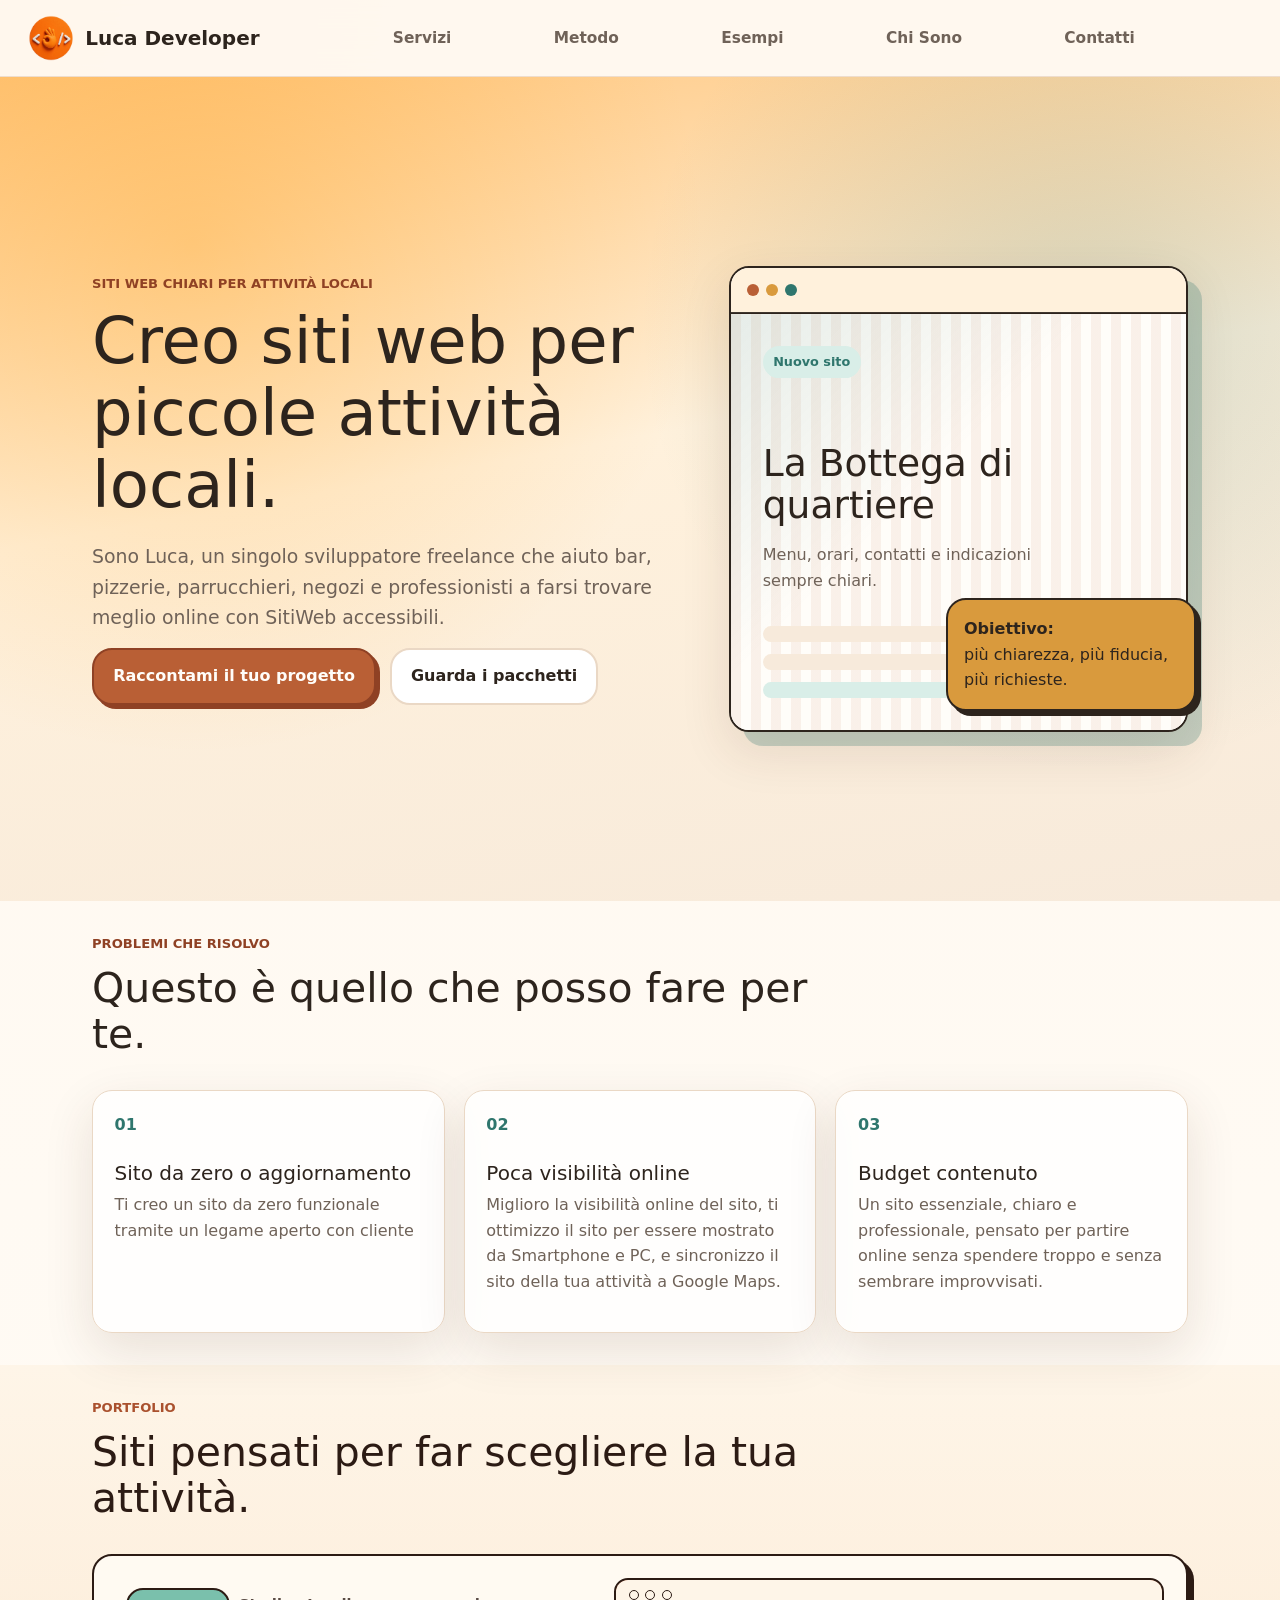
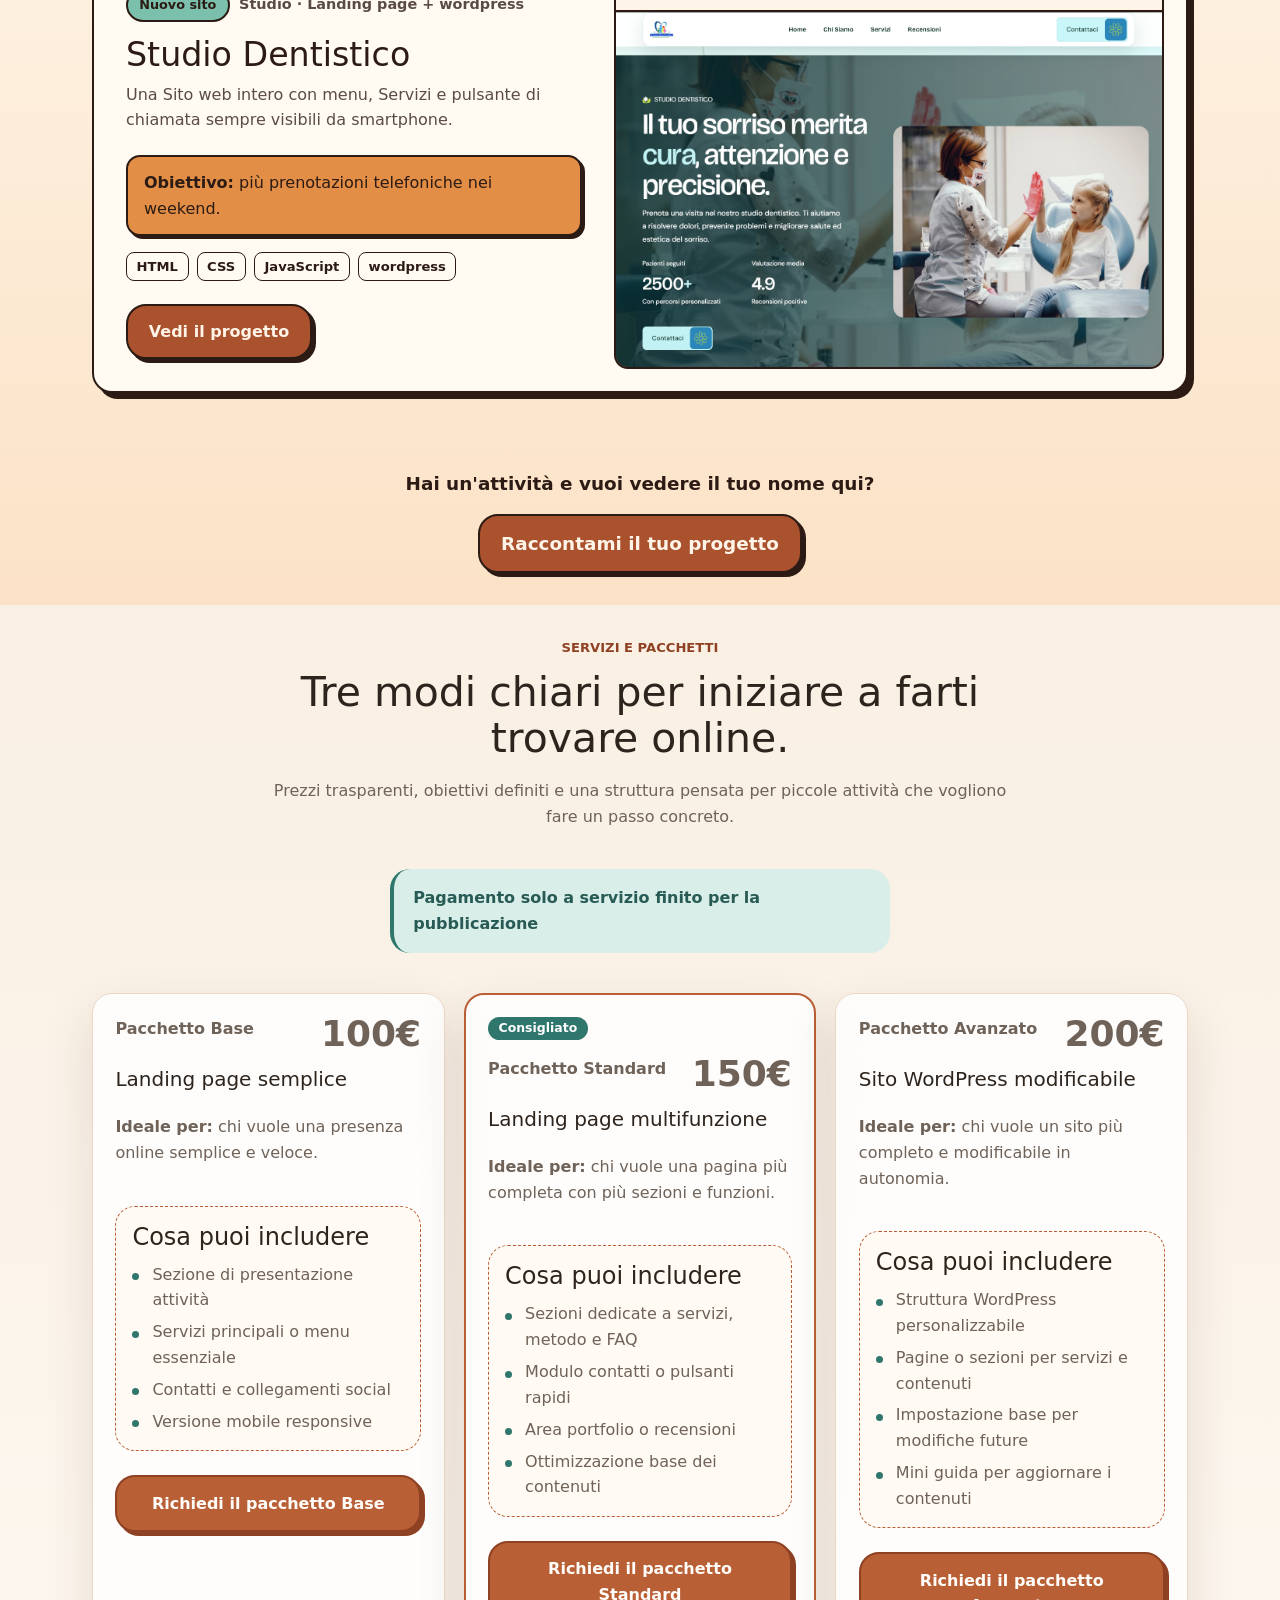
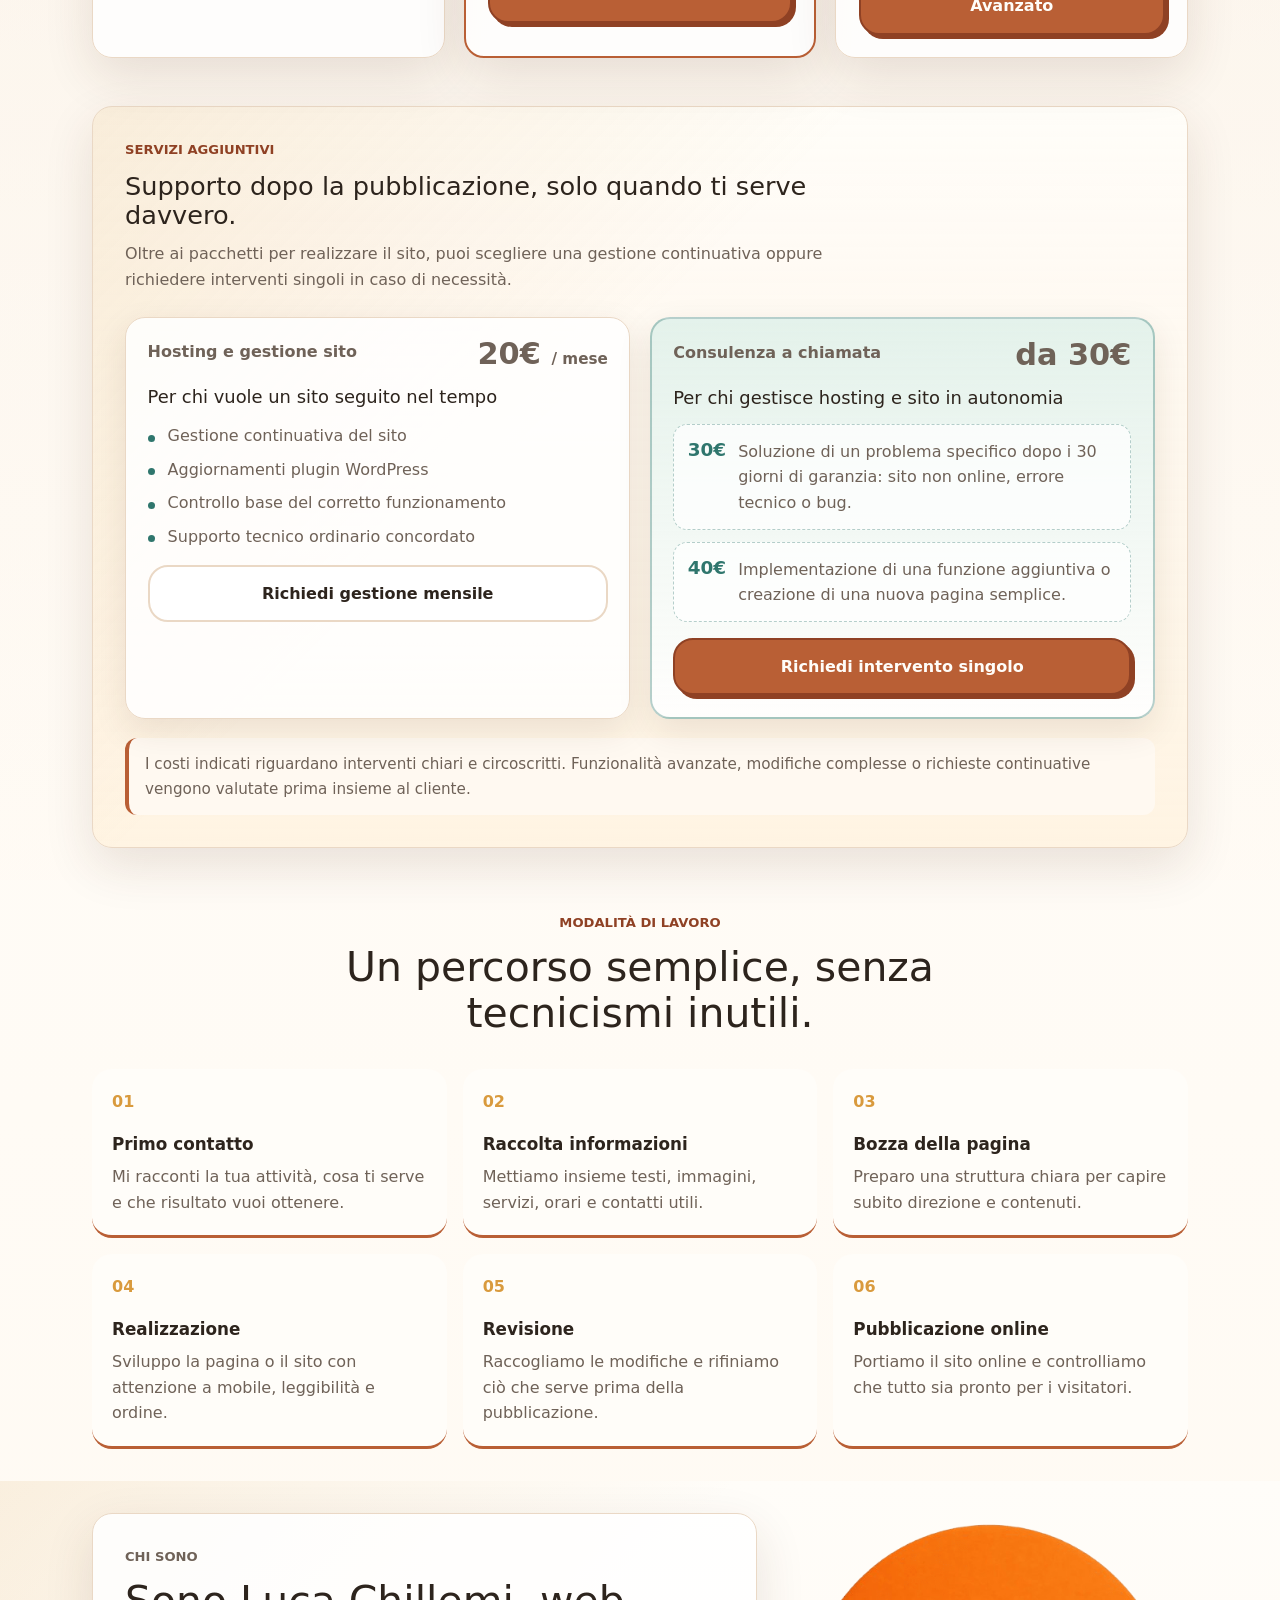
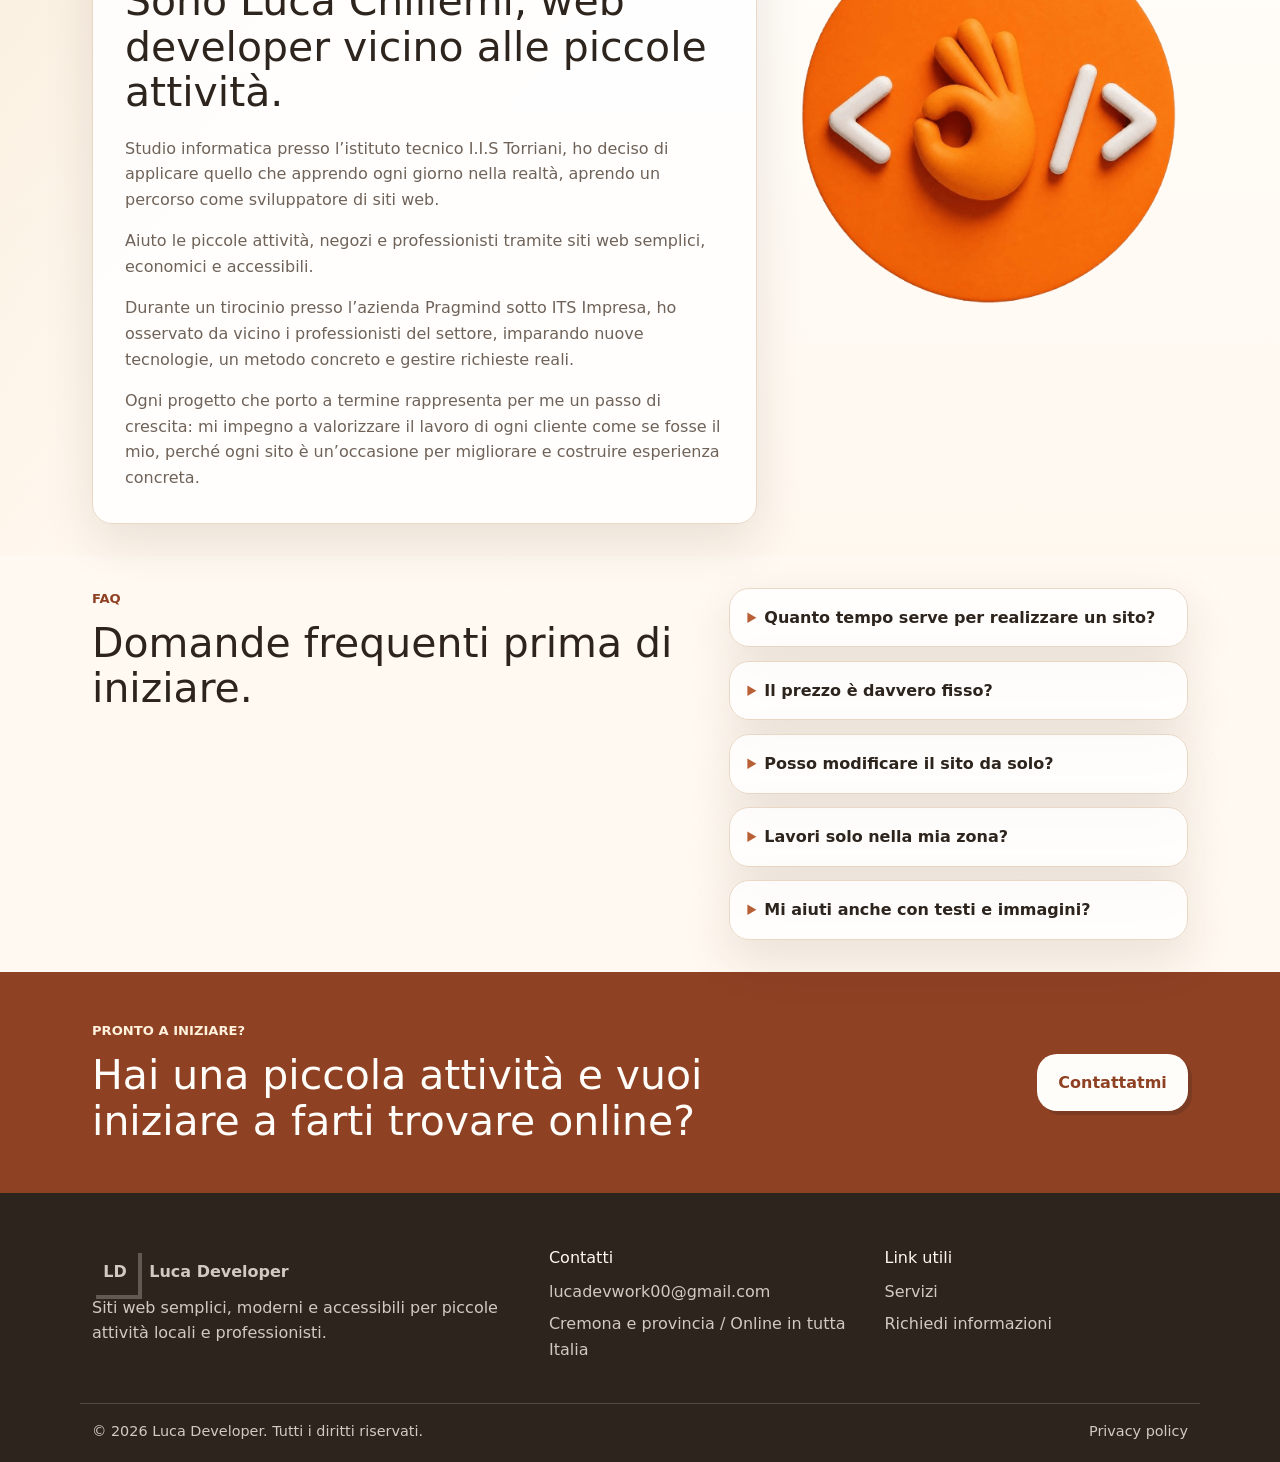
==== index.html @ b70075b1 "Add files via upload" ====
<!DOCTYPE html>
<html lang="it">
<head>
  <meta charset="UTF-8">
  <meta name="viewport" content="width=device-width, initial-scale=1.0">
  <meta name="description" content="Siti web semplici, moderni e accessibili per piccole attività locali italiane.">
  <title>LucaDev | SitiWeb per piccole attività</title>
  <link rel="shortcut icon" href="assets/img/logo.png">
  <link href="https://cdn.jsdelivr.net/npm/bootstrap@5.3.3/dist/css/bootstrap.min.css" rel="stylesheet">
  <link rel="stylesheet" href="assets/css/main.css">
</head>
<body>
<header class="site-header">
  <nav class="navbar navbar-expand-lg header-navbar" aria-label="Navigazione principale">
    <div class="container-fluid header-container">
      <a class="navbar-brand logo" href="#top" aria-label="Torna all'inizio">
        <img class="logo-mark" src="assets/img/logo.png" alt="logo">
        <span>Luca Developer</span>
      </a>

      <button 
        class="navbar-toggler" 
        type="button" 
        data-bs-toggle="collapse" 
        data-bs-target="#mainNavbar" 
        aria-controls="mainNavbar"
        aria-expanded="false" 
        aria-label="Apri menu">
        <span class="navbar-toggler-icon"></span>
      </button>

      <div class="collapse navbar-collapse" id="mainNavbar">
        <ul class="navbar-nav mx-auto nav-links">
          <li class="nav-item"><a class="nav-link" href="#servizi">Servizi</a></li>
          <li class="nav-item"><a class="nav-link" href="#metodo">Metodo</a></li>
          <li class="nav-item"><a class="nav-link" href="#portfolio">Esempi</a></li>
          <li class="nav-item"><a class="nav-link" href="#chi-sono">Chi Sono</a></li>     
          <li class="nav-item"><a class="nav-link" href="#footer">Contatti</a></li>
        </ul>
      </div>
    </div>
  </nav>
</header>
  <main id="top">
    <section class="hero section">
      <div class="container hero-grid">
        <div class="hero-content">
          <p class="eyebrow">Siti web chiari per attività locali</p>
          <h1>Creo siti web per piccole attività locali.</h1>
          <p class="hero-text">
            Sono  Luca, un singolo sviluppatore freelance che aiuto bar, pizzerie, parrucchieri, negozi e professionisti a farsi trovare meglio online con SitiWeb accessibili.
          </p>
          <div class="hero-actions">
            <a class="button button-primary" href="#footer">Raccontami il tuo progetto</a>
            <a class="button button-secondary" href="#servizi">Guarda i pacchetti</a>
          </div>
        </div>

        <div class="hero-visual" aria-label="Anteprima creativa di una pagina web per attività locali">
          <div class="browser-card">
            <div class="browser-dots" aria-hidden="true">
              <span></span>
              <span></span>
              <span></span>
            </div>
            <div class="preview-shop">
              <span class="preview-tag">Nuovo sito</span>
              <h2>La Bottega di quartiere</h2>
              <p>Menu, orari, contatti e indicazioni sempre chiari.</p>
              <div class="preview-lines">
                <span></span>
                <span></span>
                <span></span>
              </div>
            </div>
          </div>
          <div class="floating-note">
            <strong>Obiettivo:</strong>
            <span>più chiarezza, più fiducia, più richieste.</span>
          </div>
        </div>
      </div>
    </section>
    

    <section class="section problems" aria-labelledby="problemi-title">
      <div class="container">
        <div class="section-heading">
          <p class="eyebrow">Problemi che risolvo</p>
          <h2 id="problemi-title">Questo è quello che posso fare per te.</h2>
        </div>

        <div class="problem-grid">
          <article class="info-card">
            <span class="card-icon">01</span>
            <h3>Sito da zero o aggiornamento</h3>
            <p>Ti creo un sito da zero funzionale tramite un legame aperto con cliente</p>
          </article>
          <article class="info-card">
            <span class="card-icon">02</span>
            <h3>Poca visibilità online</h3>
            <p>Miglioro la visibilità online del sito, ti ottimizzo il sito per essere mostrato da Smartphone e PC, e sincronizzo il sito della tua attività a Google Maps.</p>
          </article>
          <article class="info-card">
            <span class="card-icon">03</span>
            <h3>Budget contenuto</h3>
            <p>Un sito essenziale, chiaro e professionale, pensato per partire online senza spendere troppo e senza sembrare improvvisati.</p>
          </article>
        </div>
      </div>
    </section>

    <section class="section portfolio" id="portfolio" aria-labelledby="portfolio-title">
  <div class="container">
    <div class="section-heading">
      <p class="eyebrow">Portfolio</p>
      <h2 id="portfolio-title">Siti pensati per far scegliere la tua attività.</h2>
     </div>
 
    <div class="pf-grid">
 
      <!-- Progetto in evidenza -->
    <article class="pf-card pf-card--featured">

      <div class="pf-body">
        <div class="pf-meta">
          <span class="pf-tag">Nuovo sito</span>
          <span class="pf-category">Studio · Landing page + wordpress</span>
        </div>
        <h3>Studio Dentistico</h3>
        <p>Una Sito web intero con menu, Servizi e pulsante di chiamata sempre visibili da smartphone.</p>

        <p class="pf-goal"><strong>Obiettivo:</strong> più prenotazioni telefoniche nei weekend.</p>

        <ul class="pf-stack" aria-label="Tecnologie usate">
          <li>HTML</li>
          <li>CSS</li>
          <li>JavaScript</li>
          <li>wordpress</li>
        </ul>

        <a class="pf-button" href="#">Vedi il progetto</a>
      </div>

      <div class="pf-shot pf-shot--terracotta">
        <div class="pf-bar" aria-hidden="true"><span></span><span></span><span></span></div>
        <img class="pf-img" src="assets/img/esempioWeb.png" alt="Screenshot del sito della pizzeria Da Gino" loading="lazy">
      </div>

    </article>
    
    <p class="pf-cta">
      Hai un'attività e vuoi vedere il tuo nome qui?
      <a class="pf-button" href="#footer">Raccontami il tuo progetto</a>
    </p>
  </div>
    </section>
 

    <section class="section packages" id="servizi" aria-labelledby="servizi-title">
      <div class="container">
        <div class="section-heading centered">
          <p class="eyebrow">Servizi e pacchetti</p>
          <h2 id="servizi-title">Tre modi chiari per iniziare a farti trovare online.</h2>
          <p>Prezzi trasparenti, obiettivi definiti e una struttura pensata per piccole attività che vogliono fare un passo concreto.</p>
        </div>

         <p class="package-note">
          <strong>Pagamento solo a servizio finito per la pubblicazione</strong>
         </p>

        <div class="package-grid">
          <article class="package-card">
            <div class="package-top">
              <p class="package-label">Pacchetto Base</p>
              <p class="price">100€</p>
            </div>
            <h3>Landing page semplice</h3>
            <p><strong>Ideale per:</strong> chi vuole una presenza online semplice e veloce.</p>
            <div class="included-box">
              <h4>Cosa puoi includere</h4>
              <ul>
                <li>Sezione di presentazione attività</li>
                <li>Servizi principali o menu essenziale</li>
                <li>Contatti e collegamenti social</li>
                <li>Versione mobile responsive</li>
              </ul>
            </div>
            <a class="button button-primary full-width" href="#footer">Richiedi il pacchetto Base</a>
          </article>

          <article class="package-card featured">
            <div class="badge">Consigliato</div>
            <div class="package-top">
              <p class="package-label">Pacchetto Standard</p>
              <p class="price">150€</p>
            </div>
            <h3>Landing page multifunzione</h3>
            <p><strong>Ideale per:</strong> chi vuole una pagina più completa con più sezioni e funzioni.</p>
            <div class="included-box">
              <h4>Cosa puoi includere</h4>
              <ul>
                <li>Sezioni dedicate a servizi, metodo e FAQ</li>
                <li>Modulo contatti o pulsanti rapidi</li>
                <li>Area portfolio o recensioni</li>
                <li>Ottimizzazione base dei contenuti</li>
              </ul>
            </div>
            <a class="button button-primary full-width" href="#footer">Richiedi il pacchetto Standard</a>
          </article>

          <article class="package-card">
            <div class="package-top">
              <p class="package-label">Pacchetto Avanzato</p>
              <p class="price">200€</p>
            </div>
            <h3>Sito WordPress modificabile</h3>
            <p><strong>Ideale per:</strong> chi vuole un sito più completo e modificabile in autonomia.</p>
            <div class="included-box">
              <h4>Cosa puoi includere</h4>
              <ul>
                <li>Struttura WordPress personalizzabile</li>
                <li>Pagine o sezioni per servizi e contenuti</li>
                <li>Impostazione base per modifiche future</li>
                <li>Mini guida per aggiornare i contenuti</li>
              </ul>
            </div>
            <a class="button button-primary full-width" href="#footer">Richiedi il pacchetto Avanzato</a>
          </article>
        </div>

        <div class="extra-services" aria-labelledby="extra-services-title">
          <div class="extra-services-heading">
            <p class="eyebrow">Servizi aggiuntivi</p>
            <h3 id="extra-services-title">Supporto dopo la pubblicazione, solo quando ti serve davvero.</h3>
            <p>
              Oltre ai pacchetti per realizzare il sito, puoi scegliere una gestione continuativa oppure richiedere interventi singoli in caso di necessità.
            </p>
          </div>

          <div class="extra-services-grid">
            <article class="extra-service-card">
              <div class="extra-service-top">
                <p class="extra-service-label">Hosting e gestione sito</p>
                <p class="extra-service-price">20€ <span>/ mese</span></p>
              </div>

              <h4>Per chi vuole un sito seguito nel tempo</h4>

              <ul class="extra-service-list">
                <li>Gestione continuativa del sito</li>
                <li>Aggiornamenti plugin WordPress</li>
                <li>Controllo base del corretto funzionamento</li>
                <li>Supporto tecnico ordinario concordato</li>
              </ul>

              <a class="button button-secondary full-width" href="#footer">Richiedi gestione mensile</a>
            </article>

            <article class="extra-service-card highlighted-service">
              <div class="extra-service-top">
                <p class="extra-service-label">Consulenza a chiamata</p>
                <p class="extra-service-price">da 30€</p>
              </div>

              <h4>Per chi gestisce hosting e sito in autonomia</h4>

              <div class="service-price-list">
                <div>
                  <strong>30€</strong>
                  <span>Soluzione di un problema specifico dopo i 30 giorni di garanzia: sito non online, errore tecnico o bug.</span>
                </div>

                <div>
                  <strong>40€</strong>
                  <span>Implementazione di una funzione aggiuntiva o creazione di una nuova pagina semplice.</span>
                </div>
              </div>

              <a class="button button-primary full-width" href="#footer">Richiedi intervento singolo</a>
            </article>
          </div>

          <p class="extra-services-note">
            I costi indicati riguardano interventi chiari e circoscritti. Funzionalità avanzate, modifiche complesse o richieste continuative vengono valutate prima insieme al cliente.
          </p>
        </div>
      </div>
    </section>

     <section class="section process" id="metodo" aria-labelledby="metodo-title">
      <div class="container">
        <div class="section-heading centered">
          <p class="eyebrow">Modalità di lavoro</p>
          <h2 id="metodo-title">Un percorso semplice, senza tecnicismi inutili.</h2>
        </div>

        <ol class="process-list">
          <li><span>01</span><strong>Primo contatto</strong><p>Mi racconti la tua attività, cosa ti serve e che risultato vuoi ottenere.</p></li>
          <li><span>02</span><strong>Raccolta informazioni</strong><p>Mettiamo insieme testi, immagini, servizi, orari e contatti utili.</p></li>
          <li><span>03</span><strong>Bozza della pagina</strong><p>Preparo una struttura chiara per capire subito direzione e contenuti.</p></li>
          <li><span>04</span><strong>Realizzazione</strong><p>Sviluppo la pagina o il sito con attenzione a mobile, leggibilità e ordine.</p></li>
          <li><span>05</span><strong>Revisione</strong><p>Raccogliamo le modifiche e rifiniamo ciò che serve prima della pubblicazione.</p></li>
          <li><span>06</span><strong>Pubblicazione online</strong><p>Portiamo il sito online e controlliamo che tutto sia pronto per i visitatori.</p></li>
        </ol>
      </div>
    </section>


    <section class="section about-section" id="chi-sono" aria-labelledby="chi-sono-title">
  <div class="container about-wrapper">
    <div class="about-text">
      <p class="eyebrow">Chi sono</p>
      <h2 id="chi-sono-title">Sono Luca Chillemi, web developer vicino alle piccole attività.</h2>

      <p>
       Studio informatica presso l’istituto tecnico I.I.S Torriani, ho deciso di applicare quello che apprendo ogni giorno nella realtà, aprendo un percorso come sviluppatore di siti web.
      </p>

      <p>
       Aiuto le piccole attività, negozi e professionisti tramite siti web semplici, economici e accessibili.
      </p>

      <p>
       Durante un tirocinio presso l’azienda Pragmind sotto ITS Impresa, ho osservato da vicino i professionisti del settore, imparando nuove tecnologie, un metodo concreto e gestire richieste reali.
      </p>
      <p>Ogni progetto che porto a termine rappresenta per me un passo di crescita: mi impegno a valorizzare il lavoro di ogni cliente come se fosse il mio, perché ogni sito è un’occasione per migliorare e costruire esperienza concreta.</p>
    </div>  
    <div class="about-image">
      <img class="img-chi_sono" src="assets/img/logo.png" alt="logo">
    </div>
  </div>
    </section>

    

    <section class="section faq" aria-labelledby="faq-title">
      <div class="container faq-grid">
        <div class="section-heading">
          <p class="eyebrow">FAQ</p>
          <h2 id="faq-title">Domande frequenti prima di iniziare.</h2>
        </div>

        <div class="faq-list">
          <details>
            <summary>Quanto tempo serve per realizzare un sito?</summary>
            <p>Ho un tempo medio di 2 Settimane ma dipende dalla complessità e dalla rapidità con cui ricevo materiali e conferme. Per una landing semplice, spesso bastano pochi giorni lavorativi.</p>
          </details>
          <details>
            <summary>Il prezzo è davvero fisso?</summary>
            <p>Sì, per ciò che è incluso nel pacchetto scelto. Richieste extra, funzioni aggiuntive o gestione continuativa vengono concordate prima.</p>
          </details>
          <details>
            <summary>Posso modificare il sito da solo?</summary>
            <p>Con il pacchetto WordPress posso impostare una struttura modificabile in autonomia. Per landing statiche, le modifiche vanno valutate insieme.</p>
          </details>
          <details>
            <summary>Lavori solo nella mia zona?</summary>
            <p>No. Mi rivolgo soprattutto a clienti locali, ma posso collaborare online con piccole attività e professionisti in tutta Italia.</p>
          </details>
          <details>
            <summary>Mi aiuti anche con testi e immagini?</summary>
            <p>Sì, posso aiutarti a organizzare,comprimere,migliorare grafica di testi e immagini disponibili. Se servono grafiche più avanzati, li concordiamo a parte.</p>
          </details>
        </div>
      </div>
    </section>

    

    <section class="final-cta" aria-labelledby="final-cta-title">
      <div class="container final-cta-inner">
        <div>
          <p class="eyebrow">Pronto a iniziare?</p>
          <h2 id="final-cta-title">Hai una piccola attività e vuoi iniziare a farti trovare online?</h2>
        </div>
        <a class="button button-light" href="mailto:lucadevwork00@gmail.com">Contattatmi</a>
      </div>
    </section>
  </main>

  <footer class="site-footer" id="footer">
    <div class="container footer-grid">
      <div>
        <a class="logo footer-logo" href="#top">
          <span class="logo-mark">LD</span>
          <span>Luca Developer</span>
        </a>
        <p>Siti web semplici, moderni e accessibili per piccole attività locali e professionisti.</p>
      </div>

      <div>
        <h2>Contatti</h2>
        <ul>
          <li><a href="mailto:lucadevwork00@gmail.com">lucadevwork00@gmail.com</a></li>
          <li> Cremona e provincia / Online in tutta Italia</li>
        </ul>
      </div>

      <div>
        <h2>Link utili</h2>
        <ul>
          <li><a href="#servizi">Servizi</a></li>
          <li><a href="#footer">Richiedi informazioni</a></li>
        </ul>
      </div>
    </div>

    <div class="container footer-bottom">
      <p>© 2026 Luca Developer. Tutti i diritti riservati.</p>
      <a href="privacy-policy.html">Privacy policy</a>
    </div>
  </footer>
  <script src="https://cdn.jsdelivr.net/npm/bootstrap@5.3.3/dist/js/bootstrap.bundle.min.js"></script>
  <script src="assets/js/main.js"></script>
</body>
</html>
---- assets/css/main.css ----
/* ==========================================================================
   INDICE
   01. VARIABILI (:root)
   02. STILI GLOBALI (reset, tipografia, container, bottoni, card, form)
   03. HEADER / NAVBAR
   04. SECTION HERO
   05. SECTION PROBLEMI ("Questo è quello che posso fare per te")
   06. SECTION PORTFOLIO
   07. SECTION PACCHETTI E SERVIZI AGGIUNTIVI
   08. SECTION METODO (processo di lavoro)
   09. SECTION CHI SONO
   10. SECTION FAQ
   11. SECTION CTA FINALE
   12. FOOTER
   13. STILI LEGACY (non usati in index.html: contatti, testimonianze, ecc.)
   14. PAGINA PRIVACY POLICY
   15. MOBILE: REGOLE COMUNI "UNA SEZIONE = UNO SCHERMO" (iPhone SE)
   16. ACCESSIBILITÀ (prefers-reduced-motion)
   ========================================================================== */


/*------------------ 01. VARIABILI ------------------*/

:root {
  --bg: #fff8ef;
  --surface: #ffffff;
  --surface-warm: #fff1dc;
  --surface-soft: #f7eadb;
  --text: #2d241d;
  --muted: #6f6258;
  --primary: #b95f35;
  --primary-dark: #8f4124;
  --accent: #2f766d;
  --accent-soft: #d9eee8;
  --gold: #d99a3d;
  --border: #ead8c5;
  --shadow: 0 18px 50px rgba(70, 43, 24, 0.12);
  --radius: 20px;
  --container: 1120px;
}

/* Variabili solo mobile: altezza header e altezza di uno "schermo" */
@media (max-width: 767.98px) {
  :root {
    --radius: 16px;
    --shadow: 0 10px 28px rgba(70, 43, 24, 0.10);
    --header-h: 56px;
    --screen-h: calc(100vh - var(--header-h));
  }

  @supports (height: 100svh) {
    :root {
      --screen-h: calc(100svh - var(--header-h));
    }
  }
}


/*------------------ 02. STILI GLOBALI ------------------*/

* {
  box-sizing: border-box;
}

html {
  scroll-behavior: smooth;
  -webkit-text-size-adjust: 100%;
}

body {
  overflow-x: hidden;
  margin: 0;
  background:
    radial-gradient(circle at top left, rgba(217, 154, 61, 0.14), transparent 34rem),
    linear-gradient(180deg, #fff8ef 0%, #fffdf9 48%, #fff8ef 100%);
  color: var(--text);
  font-family: "Inter", "Segoe UI", system-ui, -apple-system, BlinkMacSystemFont, sans-serif;
  line-height: 1.6;
}

img,
svg,
video,
iframe {
  max-width: 100%;
}

a {
  color: inherit;
  text-decoration: none;
}

p,
h1,
h2,
h3 {
  margin-top: 0;
}

h1,
h2,
h3 {
  line-height: 1.12;
}

h1 {
  max-width: 760px;
  margin-bottom: 1.25rem;
  font-size: clamp(2.35rem, 5vw, 4.85rem);
}

h2 {
  margin-bottom: 1rem;
  font-size: clamp(2rem, 3.2vw, 3.15rem);
}

h3 {
  font-size: 1.25rem;
}

ul,
ol {
  margin: 0;
  padding: 0;
}

li {
  list-style: none;
}

.container {
  width: min(100% - 2rem, var(--container));
  margin-inline: auto;
  min-width: 0;
}

.section {
  padding: 2rem 0;
}

/* Intestazione di sezione (eyebrow + titolo + testo) */
.eyebrow {
  margin-bottom: 0.75rem;
  color: var(--primary-dark);
  font-size: 0.82rem;
  font-weight: 800;
  letter-spacing: 0;
  text-transform: uppercase;
}

.section-heading {
  max-width: 760px;
  margin-bottom: 2rem;
}

.section-heading p:not(.eyebrow) {
  color: var(--muted);
}

.centered {
  margin-inline: auto;
  text-align: center;
}

/* Bottoni */
.button {
  display: inline-flex;
  align-items: center;
  justify-content: center;
  min-height: 48px;
  padding: 0.85rem 1.2rem;
  border: 2px solid transparent;
  border-radius: var(--radius);
  font-weight: 800;
  text-align: center;
  transition: transform 180ms ease, box-shadow 180ms ease, background 180ms ease;
}

.button:hover {
  transform: translateY(-2px);
}

.button-primary {
  border-color: var(--primary-dark);
  background: var(--primary);
  color: #fffdf9;
  box-shadow: 4px 4px 0 var(--primary-dark);
}

.button-secondary {
  border-color: var(--border);
  background: var(--surface);
  color: var(--text);
}

.button-light {
  background: #fffdf9;
  color: var(--primary-dark);
  box-shadow: 4px 4px 0 rgba(45, 36, 29, 0.22);
}

.full-width {
  width: 100%;
}

/* Card condivise (info-card, package-card, details, ecc.) */
.info-card,
.package-card,
.project-card,
.about-card,
.about-note,
blockquote,
.contact-form,
details {
  border: 1px solid var(--border);
  border-radius: var(--radius);
  background: rgba(255, 255, 255, 0.82);
  box-shadow: var(--shadow);
}

.info-card p,
.package-card p,
.project-card p,
.about-card p,
.about-note li,
blockquote p,
.contact-grid p,
details p {
  color: var(--muted);
}

/* Griglie a due colonne condivise (hero, faq, legacy) */
.hero-grid,
.about-grid,
.contact-grid,
.faq-grid {
  display: grid;
  grid-template-columns: minmax(0, 1fr) minmax(320px, 0.78fr);
  gap: 3rem;
  align-items: center;
}

/* Form (usati dai blocchi legacy) */
label {
  font-weight: 800;
}

input,
select,
textarea {
  width: 100%;
  min-height: 46px;
  border: 1px solid #d8c5b4;
  border-radius: var(--radius);
  background: #fffdf9;
  color: var(--text);
  font: inherit;
  padding: 0.75rem 0.85rem;
}

textarea {
  resize: vertical;
}

input:focus,
select:focus,
textarea:focus {
  border-color: var(--accent);
  outline: 3px solid rgba(47, 118, 109, 0.18);
}

@media (max-width: 980px) {
  .hero-grid,
  .about-grid,
  .contact-grid,
  .faq-grid {
    grid-template-columns: 1fr;
  }
}

@media (max-width: 767.98px) {
  html {
    scroll-padding-top: var(--header-h);
  }

  body {
    overflow-x: clip;
    line-height: 1.45;
  }

  .container {
    width: calc(100% - 1.5rem);
  }

  h1 {
    max-width: 100%;
    margin-bottom: 0.7rem;
    font-size: clamp(1.65rem, 8vw, 2.1rem);
    line-height: 1.08;
  }

  h2 {
    margin-bottom: 0.6rem;
    font-size: clamp(1.3rem, 6vw, 1.6rem);
    line-height: 1.12;
  }

  h3 {
    font-size: 1.05rem;
  }

  p {
    margin-bottom: 0.6rem;
  }

  .eyebrow {
    margin-bottom: 0.35rem;
    font-size: 0.7rem;
  }

  .section-heading {
    margin-bottom: 0.9rem;
  }

  .section-heading.centered {
    text-align: left;
    margin-inline: 0;
  }

  .button {
    min-height: 44px;
    padding: 0.6rem 0.9rem;
    font-size: 0.9rem;
  }

  .button-primary {
    box-shadow: 3px 3px 0 var(--primary-dark);
  }

  /* Evita lo zoom automatico di Safari su iPhone quando si tocca un campo */
  input,
  select,
  textarea {
    min-width: 0;
    font-size: 16px;
  }
}


/*------------------ 03. HEADER / NAVBAR ------------------*/

.site-header {
  position: sticky;
  top: 0;
  z-index: 20;
  border-bottom: 1px solid rgba(234, 216, 197, 0.8);
  background: rgba(255, 248, 239, 0.92);
  backdrop-filter: blur(16px);
}

.header-navbar {
  min-height: 76px;
  padding: 0;
}

.header-container {
  width: min(100% - 2rem, 1320px);
  margin-inline: auto;
  min-width: 0;
}

.logo {
  display: inline-flex;
  align-items: center;
  gap: 0.7rem;
  font-weight: 800;
  color: var(--text);
}

.logo:hover {
  color: var(--text);
}

.logo-mark {
  display: grid;
  width: 46px;
  height: 46px;
  place-items: center;
}

.nav-links {
  gap: 5.4rem;
}

.nav-links .nav-link {
  color: var(--muted);
  font-size: 0.96rem;
  font-weight: 700;
  padding: 0.45rem 0.75rem;
  border-radius: var(--radius);
  transition: background 180ms ease, color 180ms ease;
}

.nav-links .nav-link:hover,
.nav-links .nav-link:focus {
  background: var(--primary-dark);
  color: #ffffff;
}

.navbar-toggler {
  border-color: var(--border);
}

.navbar-toggler:focus {
  box-shadow: 0 0 0 3px rgba(47, 118, 109, 0.18);
}

/* Tablet */
@media (max-width: 991px) {
  .header-navbar {
    padding: 0.6rem 0;
  }

  .nav-links {
    gap: 0.35rem;
    padding-top: 0.8rem;
  }

  .nav-links .nav-link {
    display: inline-flex;
    padding: 0.45rem 0.6rem;
    border-radius: 999px;
    background: rgba(255, 255, 255, 0.7);
  }
}

/* Mobile: header fisso a 56px, menu a tendina sopra il contenuto */
@media (max-width: 767.98px) {
  .site-header {
    height: var(--header-h);
  }

  .header-navbar {
    height: 100%;
    min-height: 0;
    padding: 0;
  }

  .header-container {
    width: calc(100% - 1.5rem);
  }

  .logo {
    gap: 0.5rem;
    font-size: 0.95rem;
  }

  .logo-mark {
    width: 36px;
    height: 36px;
  }

  .navbar-toggler {
    padding: 0.3rem 0.55rem;
  }

  .header-navbar .navbar-collapse {
    position: absolute;
    top: 100%;
    left: 0;
    right: 0;
    padding: 0.6rem 0.75rem 0.75rem;
    border-bottom: 1px solid var(--border);
    background: rgba(255, 248, 239, 0.98);
    box-shadow: var(--shadow);
  }

  .nav-links {
    gap: 0.4rem;
    padding-top: 0;
  }

  .nav-links .nav-link {
    display: flex;
    width: 100%;
    justify-content: center;
    padding: 0.6rem 0.7rem;
    background: rgba(255, 255, 255, 0.85);
    font-size: 0.92rem;
  }
}


/*------------------ 04. SECTION HERO ------------------*/

.hero {
  min-height: calc(100vh - 76px);
  display: grid;
  align-items: center;
  padding: 6rem 0;
  background:
    radial-gradient(circle at 15% 20%, rgb(255 152 0 / 28%), transparent 32rem), radial-gradient(circle at 85% 30%, rgba(47, 118, 109, 0.18), transparent 28rem), linear-gradient(
    170deg, #ffc77f 0%, #fff1dc 45%, #f7eadb 100%)
}

.hero-grid {
  min-width: 0;
}

.hero-text {
  max-width: 660px;
  color: var(--muted);
  font-size: 1.18rem;
}

.hero-actions {
  display: flex;
  flex-wrap: wrap;
  gap: 0.85rem;
  align-items: center;
}

.hero-visual {
  position: relative;
  min-height: 450px;
}

.browser-card {
  overflow: hidden;
  border: 2px solid var(--text);
  border-radius: var(--radius);
  background: var(--surface);
  box-shadow: 14px 14px 0 rgba(47, 118, 109, 0.26), var(--shadow);
}

.browser-dots {
  display: flex;
  gap: 0.45rem;
  padding: 1rem;
  border-bottom: 2px solid var(--text);
  background: var(--surface-warm);
}

.browser-dots span {
  width: 12px;
  height: 12px;
  border-radius: 50%;
  background: var(--primary);
}

.browser-dots span:nth-child(2) {
  background: var(--gold);
}

.browser-dots span:nth-child(3) {
  background: var(--accent);
}

.preview-shop {
  padding: 2rem;
  background:
    linear-gradient(135deg, rgba(47, 118, 109, 0.12), transparent 42%),
    repeating-linear-gradient(90deg, rgba(185, 95, 53, 0.08) 0 10px, transparent 10px 20px),
    #fffdf9;
}

.preview-tag {
  display: inline-flex;
  margin-bottom: 4rem;
  padding: 0.35rem 0.65rem;
  border-radius: 999px;
  background: var(--accent-soft);
  color: var(--accent);
  font-weight: 800;
  font-size: 0.8rem;
}

.preview-shop h2 {
  max-width: 340px;
  font-size: 2.35rem;
}

.preview-shop p {
  max-width: 300px;
  color: var(--muted);
}

.preview-lines {
  display: grid;
  gap: 0.75rem;
  margin-top: 2rem;
}

.preview-lines span {
  display: block;
  height: 16px;
  border-radius: 999px;
  background: var(--surface-soft);
}

.preview-lines span:nth-child(2) {
  width: 78%;
}

.preview-lines span:nth-child(3) {
  width: 58%;
  background: var(--accent-soft);
}

.floating-note {
  position: absolute;
  right: -0.5rem;
  bottom: 1.3rem;
  max-width: 250px;
  padding: 1rem;
  border: 2px solid var(--text);
  border-radius: var(--radius);
  background: var(--gold);
  box-shadow: 5px 5px 0 var(--text);
}

.floating-note span {
  display: block;
}

/* Tablet */
@media (max-width: 980px) {
  .hero {
    min-height: auto;
  }
}

/* Mobile */
@media (max-width: 767.98px) {
  .hero-grid {
    gap: 0.85rem;
  }

  .hero-text {
    max-width: 100%;
    margin-bottom: 0.8rem;
    font-size: 0.92rem;
    line-height: 1.4;
  }

  .hero-actions {
    flex-wrap: nowrap;
    gap: 0.5rem;
  }

  .hero-actions .button {
    flex: 1 1 0;
    min-width: 0;
    min-height: 46px;
    padding: 0.5rem 0.6rem;
    font-size: 0.8rem;
    line-height: 1.15;
  }

  .hero-visual {
    min-height: 0;
  }

  .browser-card {
    box-shadow: 6px 6px 0 rgba(47, 118, 109, 0.22), var(--shadow);
  }

  .browser-dots {
    padding: 0.55rem 0.75rem;
  }

  .browser-dots span {
    width: 9px;
    height: 9px;
  }

  .preview-shop {
    padding: 0.85rem;
  }

  .preview-tag {
    margin-bottom: 0.55rem;
    padding: 0.2rem 0.55rem;
    font-size: 0.7rem;
  }

  .preview-shop h2 {
    max-width: none;
    margin-bottom: 0.3rem;
    font-size: 1.3rem;
  }

  .preview-shop p {
    max-width: none;
    margin-bottom: 0;
    font-size: 0.82rem;
    line-height: 1.35;
  }

  .preview-lines {
    gap: 0.4rem;
    margin-top: 0.7rem;
  }

  .preview-lines span {
    height: 8px;
  }

  .floating-note {
    position: static;
    max-width: none;
    margin-top: 0.7rem;
    padding: 0.6rem 0.8rem;
    box-shadow: 3px 3px 0 var(--text);
    font-size: 0.82rem;
    line-height: 1.3;
  }
}

/* Mobile con schermo basso (iPhone SE con barre di Safari visibili) */
@media (max-width: 767.98px) and (max-height: 600px) {
  .preview-lines,
  .preview-tag {
    display: none;
  }

  .hero-text {
    font-size: 0.86rem;
  }
}


/*------------------ 05. SECTION PROBLEMI ------------------*/

.problem-grid {
  display: grid;
  gap: 1.2rem;
  grid-template-columns: repeat(3, minmax(0, 1fr));
  min-width: 0;
}

.info-card {
  padding: 1.35rem;
}

.card-icon {
  display: inline-flex;
  margin-bottom: 1.5rem;
  color: var(--accent);
  font-weight: 900;
}

/* Tablet */
@media (max-width: 980px) {
  .problem-grid {
    grid-template-columns: repeat(2, minmax(0, 1fr));
  }
}

/* Mobile: tre card impilate, numero e titolo sulla stessa riga */
@media (max-width: 767.98px) {
  .problem-grid {
    grid-template-columns: minmax(0, 1fr);
    gap: 0.6rem;
  }

  .info-card {
    display: grid;
    grid-template-columns: auto minmax(0, 1fr);
    column-gap: 0.6rem;
    align-items: center;
    padding: 0.85rem 1rem;
  }

  .info-card .card-icon {
    margin-bottom: 0;
  }

  .info-card h3 {
    margin-bottom: 0;
    font-size: 1rem;
  }

  .info-card p {
    grid-column: 1 / -1;
    margin: 0.45rem 0 0;
    font-size: 0.82rem;
    line-height: 1.38;
  }
}

@media (max-width: 767.98px) and (max-height: 600px) {
  .info-card {
    padding: 0.65rem 0.85rem;
  }

  .info-card p {
    font-size: 0.78rem;
    line-height: 1.32;
  }
}


/*------------------ 06. SECTION PORTFOLIO ------------------*/

.portfolio {
  /* Palette */
  --pf-cream: #FEF5E8;       /* sfondo principale */
  --pf-ink: #2C1B14;         /* testo e menu */
  --pf-terracotta: #AA512E;  /* pulsante primario */
  --pf-orange: #E28E46;      /* box "Obiettivo" */
  --pf-mint: #7AC0AC;        /* tag "Nuovo sito" */
  --pf-card: #FFFAF2;        /* cream leggermente più chiaro per le card */
  --pf-ink-soft: rgba(44, 27, 20, 0.78);

  background: linear-gradient(180deg, var(--pf-cream) 0%, #FBE2C6 100%);
  color: var(--pf-ink);
}

.portfolio .eyebrow,
.portfolio h2,
.portfolio h3 {
  color: var(--pf-ink);
}

.portfolio .eyebrow {
  color: var(--pf-terracotta);
}

.portfolio .section-heading p:not(.eyebrow) {
  color: var(--pf-ink-soft);
}

/* ---------- Griglia ---------- */

.pf-grid {
  display: grid;
  gap: 1.75rem;
  min-width: 0;
}

.pf-card {
  display: flex;
  flex-direction: column;
  overflow: hidden;
  min-width: 0;
  border: 2px solid var(--pf-ink);
  border-radius: 20px;
  background: var(--pf-card);
  box-shadow: 6px 6px 0 var(--pf-ink);
  transition: transform 180ms ease, box-shadow 180ms ease;
}

.pf-card:hover {
  transform: translate(-2px, -2px);
  box-shadow: 8px 8px 0 var(--pf-ink);
}

/* Il primo progetto occupa tutta la riga: anteprima a sinistra, testo a destra */
.pf-card--featured {
  grid-column: 1 / -1;
  display: grid;
  grid-template-columns: 1fr 1.1fr;
}

/* ---------- Anteprima (finto browser in CSS) ---------- */

.pf-shot {
  --pf-shot-bg: var(--pf-terracotta);
  --pf-shot-line: var(--pf-cream);
  display: flex;
  flex-direction: column;
  margin: 1.1rem 1.1rem 0;
  border: 2px solid var(--pf-ink);
  border-radius: 14px;
  overflow: hidden;
  background: var(--pf-shot-bg);
}

.pf-card--featured .pf-shot {
  margin: 1.4rem 1.4rem 1.4rem 0;
}

/* screenshot */
.pf-shot .pf-img {
  display: block;
  flex: 1;
  width: 100%;
  min-height: 260px;
  object-fit: cover;
  object-position: top;   /* mostra la parte alta del sito */
}

.pf-shot--terracotta { --pf-shot-bg: var(--pf-terracotta); --pf-shot-line: var(--pf-cream); }
.pf-shot--mint       { --pf-shot-bg: var(--pf-mint);       --pf-shot-line: var(--pf-ink); }
.pf-shot--orange     { --pf-shot-bg: var(--pf-orange);     --pf-shot-line: var(--pf-ink); }

.pf-bar {
  display: flex;
  gap: 0.4rem;
  padding: 0.6rem 0.8rem;
  border-bottom: 2px solid var(--pf-ink);
  background: var(--pf-cream);
}

.pf-bar span {
  width: 10px;
  height: 10px;
  border: 1.5px solid var(--pf-ink);
  border-radius: 50%;
}

.pf-screen {
  display: grid;
  flex: 1;
  align-content: center;
  gap: 0.75rem;
  min-height: 170px;
  padding: 1.5rem;
}

.pf-card--featured .pf-screen {
  min-height: 260px;
  padding: 2rem;
}

.pf-line {
  display: block;
  width: 88%;
  height: 12px;
  border-radius: 999px;
  background: var(--pf-shot-line);
  opacity: 0.85;
}

.pf-line--title {
  width: 64%;
  height: 22px;
  opacity: 1;
}

.pf-line--short {
  width: 48%;
}

.pf-pill {
  display: block;
  width: 36%;
  height: 32px;
  margin-top: 0.4rem;
  border: 2px solid var(--pf-ink);
  border-radius: 999px;
  background: var(--pf-cream);
}

.pf-img {
  display: block;
  width: 100%;
  height: 100%;
  object-fit: cover;
}

/* ---------- Contenuto ---------- */

.pf-body {
  display: flex;
  flex: 1;
  flex-direction: column;
  align-items: flex-start;
  min-width: 0;
  padding: 1.4rem;
}

.pf-card--featured .pf-body {
  justify-content: center;
  padding: 2rem;
}

.pf-meta {
  display: flex;
  flex-wrap: wrap;
  gap: 0.6rem;
  align-items: center;
  margin-bottom: 0.9rem;
}

.pf-tag {
  display: inline-flex;
  padding: 0.3rem 0.7rem;
  border: 2px solid var(--pf-ink);
  border-radius: 999px;
  background: var(--pf-mint);
  color: var(--pf-ink);
  font-size: 0.8rem;
  font-weight: 800;
}

.pf-category {
  color: var(--pf-ink-soft);
  font-size: 0.9rem;
  font-weight: 600;
}

.pf-body h3 {
  margin-bottom: 0.5rem;
  font-size: 1.45rem;
}

.pf-card--featured .pf-body h3 {
  font-size: clamp(1.7rem, 2.6vw, 2.2rem);
}

.pf-body > p {
  color: var(--pf-ink-soft);
}

.pf-goal {
  width: 100%;
  margin: 0.4rem 0 1rem;
  padding: 0.8rem 1rem;
  border: 2px solid var(--pf-ink);
  border-radius: 14px;
  background: var(--pf-orange);
  color: var(--pf-ink);
  box-shadow: 3px 3px 0 var(--pf-ink);
}

.portfolio .pf-body > .pf-goal {
  color: var(--pf-ink);
}

.pf-stack {
  display: flex;
  flex-wrap: wrap;
  gap: 0.5rem;
  margin-bottom: 1.4rem;
}

.pf-stack li {
  padding: 0.2rem 0.6rem;
  border: 1.5px solid var(--pf-ink);
  border-radius: 8px;
  font-size: 0.82rem;
  font-weight: 700;
}

/* Spinge il pulsante in fondo alla card */
.pf-body .pf-button {
  margin-top: auto;
}

/* ---------- Pulsante primario ---------- */

.pf-button {
  display: inline-flex;
  align-items: center;
  justify-content: center;
  min-height: 48px;
  padding: 0.8rem 1.3rem;
  border: 2px solid var(--pf-ink);
  border-radius: 20px;
  background: var(--pf-terracotta);
  color: var(--pf-cream);
  font-weight: 800;
  box-shadow: 4px 4px 0 var(--pf-ink);
  transition: transform 180ms ease, box-shadow 180ms ease;
}

.pf-button:hover {
  color: var(--pf-cream);
  transform: translate(-2px, -2px);
  box-shadow: 6px 6px 0 var(--pf-ink);
}

.pf-button:active {
  transform: translate(2px, 2px);
  box-shadow: 2px 2px 0 var(--pf-ink);
}

.pf-button:focus-visible,
.pf-card a:focus-visible {
  outline: 3px solid var(--pf-ink);
  outline-offset: 3px;
}

/* ---------- Invito finale ---------- */

.pf-cta {
  display: flex;
  flex-wrap: wrap;
  gap: 1rem 1.5rem;
  align-items: center;
  justify-content: center;
  margin: 3rem 0 0;
  font-size: 1.15rem;
  font-weight: 700;
  color: var(--pf-ink);
  flex-direction: column;
}

/* Tablet */
@media (max-width: 900px) {
  .pf-card--featured {
    grid-template-columns: 1fr;
  }

  .pf-card--featured .pf-shot {
    margin: 1.1rem 1.1rem 0;
  }

  .pf-card--featured .pf-screen {
    min-height: 200px;
    padding: 1.5rem;
  }

  .pf-card--featured .pf-body {
    padding: 1.4rem;
  }
}

/* Mobile: screenshot in alto, testo sotto, tutto in uno schermo */
@media (max-width: 767.98px) {
  .portfolio .section-heading {
    margin-bottom: 0.7rem;
  }

  .portfolio .section-heading p:not(.eyebrow) {
    margin-bottom: 0;
    font-size: 0.82rem;
    line-height: 1.35;
  }

  .pf-grid {
    grid-template-columns: minmax(0, 1fr);
    gap: 0.8rem;
  }

  .pf-card,
  .pf-card--featured {
    display: flex;
    flex-direction: column;
    box-shadow: 4px 4px 0 var(--pf-ink);
  }

  .pf-card--featured {
    grid-column: auto;
  }

  .pf-shot,
  .pf-card--featured .pf-shot {
    order: -1;
    margin: 0.6rem 0.6rem 0;
    border-radius: 12px;
  }

  .pf-bar {
    padding: 0.4rem 0.6rem;
  }

  .pf-bar span {
    width: 8px;
    height: 8px;
  }

  .pf-shot .pf-img {
    flex: none;
    height: 95px;
    min-height: 0;
  }

  .pf-body,
  .pf-card--featured .pf-body {
    padding: 0.75rem 0.85rem 0.85rem;
  }

  .pf-meta {
    gap: 0.4rem;
    margin-bottom: 0.4rem;
  }

  .pf-tag {
    padding: 0.15rem 0.55rem;
    font-size: 0.7rem;
  }

  .pf-category {
    font-size: 0.74rem;
  }

  .pf-body h3,
  .pf-card--featured .pf-body h3 {
    margin-bottom: 0.25rem;
    font-size: 1.1rem;
  }

  .pf-body > p {
    margin-bottom: 0.4rem;
    font-size: 0.8rem;
    line-height: 1.35;
  }

  .pf-goal {
    margin: 0.1rem 0 0.55rem;
    padding: 0.45rem 0.7rem;
    border-radius: 10px;
    box-shadow: 2px 2px 0 var(--pf-ink);
    font-size: 0.78rem;
    line-height: 1.3;
  }

  .pf-body > p.pf-goal {
    margin-bottom: 0.55rem;
  }

  .pf-stack {
    gap: 0.35rem;
    margin-bottom: 0.7rem;
  }

  .pf-stack li {
    padding: 0.1rem 0.45rem;
    font-size: 0.72rem;
  }

  .pf-button {
    min-height: 44px;
    padding: 0.5rem 1rem;
    border-radius: 16px;
    font-size: 0.9rem;
  }

  .pf-body .pf-button,
  .pf-cta .pf-button {
    width: 100%;
  }

  .pf-body .pf-button {
    margin-top: 0;
  }

  .pf-cta {
    gap: 0.5rem;
    margin-top: 0.8rem;
    font-size: 0.9rem;
    line-height: 1.3;
    text-align: center;
  }
}

@media (max-width: 767.98px) and (max-height: 600px) {
  .portfolio .section-heading p:not(.eyebrow) {
    display: none;
  }

  .pf-shot .pf-img {
    height: 70px;
  }

  .pf-body > p:not(.pf-goal) {
    display: none;
  }
}


/*------------------ 07. SECTION PACCHETTI E SERVIZI AGGIUNTIVI ------------------*/

.packages {
  background: linear-gradient(180deg, rgba(247, 234, 219, 0.7), rgba(255, 248, 239, 0.2));
}

.package-note {
  max-width: 500px;
  margin: 2.5rem auto ;
  padding: 1rem 1.2rem;
  border-left: 4px solid var(--accent);
  border-radius: var(--radius);
  background: var(--accent-soft);
  color: #285b55;
}

.package-grid {
  display: grid;
  gap: 1.2rem;
  grid-template-columns: repeat(3, minmax(0, 1fr));
  align-items: stretch;
  min-width: 0;
}

.package-card {
  position: relative;
  display: flex;
  flex-direction: column;
  gap: 1rem;
  min-width: 0;
  padding: 1.4rem;
}

.package-card.featured {
  border: 2px solid var(--primary);
  transform: translateY(-0.35rem);
}

.badge {
  align-self: flex-start;
  padding: 0.32rem 0.65rem;
  border-radius: 999px;
  background: var(--accent);
  color: #fff;
  font-size: 0.78rem;
  font-weight: 800;
}

.package-top {
  display: flex;
  align-items: flex-start;
  justify-content: space-between;
  gap: 1rem;
}

.package-label {
  margin: 0;
  color: var(--primary-dark);
  font-weight: 900;
}

.price {
  margin: 0;
  color: var(--text);
  font-size: 2.25rem;
  font-weight: 900;
  line-height: 1;
}

.included-box {
  margin: 0.5rem 0;
  padding: 1rem;
  border: 1px dashed var(--primary);
  border-radius: var(--radius);
  background: #fffaf3;
}

.included-box h4 {
  margin: 0 0 0.65rem;
}

.included-box li {
  position: relative;
  padding-left: 1.25rem;
  color: var(--muted);
}

.included-box li + li {
  margin-top: 0.4rem;
}

.included-box li::before {
  content: "";
  position: absolute;
  left: 0;
  top: 0.72em;
  width: 7px;
  height: 7px;
  border-radius: 50%;
  background: var(--accent);
}
@media (max-width: 767.98px) {

  /* Servizi aggiuntivi: card una sotto l'altra */

  .extra-services {
    display: flex;
    flex-direction: column;
    min-height: 0;
    width: 100%;
    margin: 0.75rem 0;
    padding: 0.85rem;
    box-sizing: border-box;
    scroll-snap-align: start;
    scroll-margin-top: 0.75rem;
  }

  .extra-services-heading {
    margin-bottom: 0.8rem;
  }

  .extra-services-heading h3 {
    margin-bottom: 0.4rem;
    font-size: 1.1rem;
    line-height: 1.2;
  }

  .extra-services-heading p:not(.eyebrow) {
    margin-bottom: 0;
    font-size: 0.78rem;
    line-height: 1.32;
  }

  /* Le card non scorrono più orizzontalmente */
  .extra-services-grid {
    display: flex;
    flex-direction: column;
    width: 100%;
    min-height: 0;
    gap: 0.8rem;
    overflow: visible;
  }

  .extra-service-card {
    flex: none;
    width: 100%;
    box-sizing: border-box;
    gap: 0.6rem;
    padding: 0.9rem;
    overflow: visible;
    scroll-snap-align: none;
  }

  .extra-service-top {
    gap: 0.5rem;
  }

  .extra-service-label {
    font-size: 0.9rem;
  }

  .extra-service-price {
    font-size: 1.4rem;
  }

  .extra-service-price span {
    font-size: 0.75rem;
  }

  .extra-service-card h4 {
    font-size: 0.92rem;
    line-height: 1.2;
  }

  .extra-service-list {
    gap: 0.3rem;
  }

  .extra-service-list li {
    padding-left: 1rem;
    font-size: 0.8rem;
    line-height: 1.32;
  }

  .extra-service-list li::before {
    top: 0.55em;
    width: 6px;
    height: 6px;
  }

  .service-price-list {
    gap: 0.4rem;
  }

  .service-price-list div {
    grid-template-columns: auto minmax(0, 1fr);
    gap: 0.5rem;
    padding: 0.5rem 0.6rem;
  }

  .service-price-list strong {
    font-size: 0.95rem;
  }

  .service-price-list span {
    font-size: 0.76rem;
    line-height: 1.3;
  }

  .extra-service-card .button {
    margin-top: 0.5rem;
    min-height: 40px;
    font-size: 0.82rem;
    box-shadow: none;
  }

  .extra-services-note {
    margin-top: 0.7rem;
    padding: 0.5rem 0.7rem;
    font-size: 0.72rem;
    line-height: 1.3;
  }
}



/* ---------- Servizi aggiuntivi (sotto i pacchetti) ---------- */

.extra-services {
  margin-top: 3rem;
  padding: 2rem;
  border: 1px solid var(--border);
  border-radius: var(--radius);
  background:
    linear-gradient(135deg, rgba(217, 154, 61, 0.16), transparent 42%),
    linear-gradient(180deg, rgba(255, 253, 249, 0.96), rgba(255, 241, 220, 0.72));
  box-shadow: var(--shadow);
}

.extra-services-heading {
  max-width: 760px;
  margin-bottom: 1.5rem;
}

.extra-services-heading h3 {
  margin-bottom: 0.75rem;
  font-size: clamp(1.45rem, 2vw, 2rem);
}

.extra-services-heading p:not(.eyebrow) {
  color: var(--muted);
}

.extra-services-grid {
  display: grid;
  grid-template-columns: repeat(2, minmax(0, 1fr));
  gap: 1.2rem;
  min-width: 0;
}

.extra-service-card {
  display: flex;
  flex-direction: column;
  gap: 1rem;
  min-width: 0;
  padding: 1.35rem;
  border: 1px solid var(--border);
  border-radius: var(--radius);
  background: rgba(255, 255, 255, 0.86);
  box-shadow: 0 12px 34px rgba(70, 43, 24, 0.10);
}

.highlighted-service {
  border: 2px solid rgba(47, 118, 109, 0.35);
  background:
    linear-gradient(180deg, rgba(217, 238, 232, 0.72), rgba(255, 255, 255, 0.9));
}

.extra-service-top {
  display: flex;
  align-items: flex-start;
  justify-content: space-between;
  gap: 1rem;
}

.extra-service-label {
  margin: 0;
  color: var(--primary-dark);
  font-weight: 900;
}

.extra-service-price {
  margin: 0;
  color: var(--text);
  font-size: 1.9rem;
  font-weight: 900;
  line-height: 1;
  white-space: nowrap;
}

.extra-service-price span {
  color: var(--muted);
  font-size: 0.95rem;
  font-weight: 800;
}

.extra-service-card h4 {
  margin: 0;
  font-size: 1.12rem;
}

.extra-service-card p {
  color: var(--muted);
}

.extra-service-list {
  display: grid;
  gap: 0.5rem;
}

.extra-service-list li {
  position: relative;
  padding-left: 1.25rem;
  color: var(--muted);
}

.extra-service-list li::before {
  content: "";
  position: absolute;
  left: 0;
  top: 0.72em;
  width: 7px;
  height: 7px;
  border-radius: 50%;
  background: var(--accent);
}

.service-price-list {
  display: grid;
  gap: 0.75rem;
}

.service-price-list div {
  display: grid;
  grid-template-columns: auto 1fr;
  gap: 0.75rem;
  align-items: start;
  padding: 0.85rem;
  border-radius: calc(var(--radius) - 6px);
  background: rgba(255, 255, 255, 0.72);
  border: 1px dashed rgba(47, 118, 109, 0.35);
}

.service-price-list strong {
  color: var(--accent);
  font-size: 1.15rem;
  line-height: 1.2;
  white-space: nowrap;
}

.service-price-list span {
  color: var(--muted);
}

.extra-services-note {
  margin: 1.2rem 0 0;
  padding: 0.9rem 1rem;
  border-left: 4px solid var(--primary);
  border-radius: calc(var(--radius) - 8px);
  background: rgba(255, 250, 243, 0.9);
  color: var(--muted);
  font-size: 0.95rem;
}

/* Tablet */
@media (max-width: 980px) {
  .package-grid {
    grid-template-columns: repeat(1, minmax(0, 1fr));
  }

  .package-card.featured {
    transform: none;
  }
}

/* Mobile: la sezione occupa DUE schermi.
   Schermo 1 = titolo + nota + pacchetti (scorrimento orizzontale a swipe)
   Schermo 2 = servizi aggiuntivi (scorrimento orizzontale a swipe)    */
@media (max-width: 767.98px) {

  /* Servizi aggiuntivi: card una sotto l'altra */

  .extra-services {
    display: flex;
    flex-direction: column;
    min-height: 0;
    width: 100%;
    margin: 0.75rem 0;
    padding: 0.85rem;
    box-sizing: border-box;
    scroll-snap-align: start;
    scroll-margin-top: 0.75rem;
  }

  .extra-services-heading {
    margin-bottom: 0.8rem;
  }

  .extra-services-heading h3 {
    margin-bottom: 0.4rem;
    font-size: 1.1rem;
    line-height: 1.2;
  }

  .extra-services-heading p:not(.eyebrow) {
    margin-bottom: 0;
    font-size: 0.78rem;
    line-height: 1.32;
  }

  /* Le card non scorrono più orizzontalmente */
  .extra-services-grid {
    display: flex;
    flex-direction: column;
    width: 100%;
    min-height: 0;
    gap: 0.8rem;
    overflow: visible;
  }

  .extra-service-card {
    flex: none;
    width: 100%;
    box-sizing: border-box;
    gap: 0.6rem;
    padding: 0.9rem;
    overflow: visible;
    scroll-snap-align: none;
  }

  .extra-service-top {
    gap: 0.5rem;
  }

  .extra-service-label {
    font-size: 0.9rem;
  }

  .extra-service-price {
    font-size: 1.4rem;
  }

  .extra-service-price span {
    font-size: 0.75rem;
  }

  .extra-service-card h4 {
    font-size: 0.92rem;
    line-height: 1.2;
  }

  .extra-service-list {
    gap: 0.3rem;
  }

  .extra-service-list li {
    padding-left: 1rem;
    font-size: 0.8rem;
    line-height: 1.32;
  }

  .extra-service-list li::before {
    top: 0.55em;
    width: 6px;
    height: 6px;
  }

  .service-price-list {
    gap: 0.4rem;
  }

  .service-price-list div {
    grid-template-columns: auto minmax(0, 1fr);
    gap: 0.5rem;
    padding: 0.5rem 0.6rem;
  }

  .service-price-list strong {
    font-size: 0.95rem;
  }

  .service-price-list span {
    font-size: 0.76rem;
    line-height: 1.3;
  }

  .extra-service-card .button {
    margin-top: 0.5rem;
    min-height: 40px;
    font-size: 0.82rem;
    box-shadow: none;
  }

  .extra-services-note {
    margin-top: 0.7rem;
    padding: 0.5rem 0.7rem;
    font-size: 0.72rem;
    line-height: 1.3;
  }
}


/*------------------ 08. SECTION METODO (processo) ------------------*/

.process-list {
  display: grid;
  grid-template-columns: repeat(3, minmax(0, 1fr));
  gap: 1rem;
  counter-reset: process;
  min-width: 0;
}

.process-list li {
  padding: 1.25rem;
  border-bottom: 3px solid var(--primary);
  border-radius: var(--radius);
  background: #fffdf9;
}

.process-list span {
  display: block;
  margin-bottom: 1rem;
  color: var(--gold);
  font-weight: 900;
}

.process-list strong {
  display: block;
  margin-bottom: 0.4rem;
  font-size: 1.05rem;
}

.process-list p {
  margin-bottom: 0;
  color: var(--muted);
}

/* Tablet */
@media (max-width: 980px) {
  .process-list {
    grid-template-columns: repeat(2, minmax(0, 1fr));
  }
}

/* Mobile: 6 passi in griglia 2 x 3 */
@media (max-width: 767.98px) {
  .process-list {
    grid-template-columns: repeat(2, minmax(0, 1fr));
    gap: 0.55rem;
  }

  .process-list li {
    padding: 0.7rem 0.75rem;
    border-bottom-width: 3px;
  }

  .process-list span {
    margin-bottom: 0.2rem;
    font-size: 0.8rem;
  }

  .process-list strong {
    margin-bottom: 0.2rem;
    font-size: 0.88rem;
    line-height: 1.2;
  }

  .process-list p {
    font-size: 0.74rem;
    line-height: 1.3;
  }
}

@media (max-width: 767.98px) and (max-height: 600px) {
  .process-list li {
    padding: 0.5rem 0.65rem;
  }

  .process-list p {
    font-size: 0.7rem;
  }
}


/*------------------ 09. SECTION CHI SONO ------------------*/

.about-section {
  background:
    linear-gradient(135deg, rgba(217, 154, 61, 0.14), transparent 38%),
    linear-gradient(180deg, #fffdf9 0%, #fff8ef 100%);
}

.about-wrapper {
  display: grid;
  grid-template-columns: minmax(0, 1.25fr) minmax(280px, 0.75fr);
  gap: 2rem;
  align-items: stretch;
  min-width: 0;
}

.about-text,
.about-box {
  border: 1px solid var(--border);
  border-radius: var(--radius);
  background: rgba(255, 255, 255, 0.86);
  box-shadow: var(--shadow);
}

.about-text {
  padding: 2rem;
}

.about-text h2 {
  max-width: 780px;
  margin-bottom: 1.2rem;
}

.about-text p {
  color: var(--muted);
}

.about-text p:last-child {
  margin-bottom: 0;
}

.about-box {
  display: flex;
  flex-direction: column;
  justify-content: center;
  padding: 1.6rem;
  background:
    linear-gradient(180deg, rgba(255, 241, 220, 0.94), rgba(255, 253, 249, 0.94));
  border: 2px solid rgba(185, 95, 53, 0.22);
}

.about-box h3 {
  margin-bottom: 1rem;
}

.about-box ul {
  display: grid;
  gap: 0.85rem;
  margin: 0;
  padding: 0;
}

.about-box li {
  position: relative;
  list-style: none;
  padding-left: 1.45rem;
  color: var(--muted);
}

.about-box li::before {
  content: "";
  position: absolute;
  left: 0;
  top: 0.62em;
  width: 9px;
  height: 9px;
  border-radius: 2px;
  background: var(--primary);
  box-shadow: 3px 3px 0 rgba(47, 118, 109, 0.25);
}

.img-chi_sono {
  width: 100%;
  max-width: 100% !important;
  height: auto;
  object-fit: contain;
}

/* Tablet */
@media (max-width: 900px) {
  .about-wrapper {
    grid-template-columns: 1fr;
  }
}

/* Mobile: testo + logo piccolo sotto */
@media (max-width: 767.98px) {
  .about-wrapper {
    grid-template-columns: minmax(0, 1fr);
    gap: 0.6rem;
  }

  .about-text,
  .about-box {
    padding: 0.9rem 1rem;
  }

  .about-text h2 {
    margin-bottom: 0.55rem;
    font-size: clamp(1.2rem, 5.6vw, 1.45rem);
  }

  .about-text p {
    margin-bottom: 0.5rem;
    font-size: 0.8rem;
    line-height: 1.38;
  }

  .about-text p:last-child {
    margin-bottom: 0;
  }

  .about-image {
    text-align: center;
  }

  .img-chi_sono {
    display: block;
    width: auto;
    max-height: 64px;
    margin-inline: auto;
  }
}

@media (max-width: 767.98px) and (max-height: 600px) {
  .about-image {
    display: none;
  }

  .about-text p {
    font-size: 0.76rem;
    line-height: 1.32;
  }
}


/*------------------ 10. SECTION FAQ ------------------*/

.faq-grid {
  align-items: start;
}

.faq-list {
  display: grid;
  gap: 0.85rem;
}

details {
  padding: 1rem 1.1rem;
}

summary {
  cursor: pointer;
  font-weight: 900;
}

summary::marker {
  color: var(--primary);
}

details p {
  margin: 0.8rem 0 0;
}

/* Mobile: titolo in alto, domande sotto; se se ne apre una la lista scorre dentro lo schermo */
@media (max-width: 767.98px) {
  .faq-grid {
    grid-template-columns: minmax(0, 1fr);
    grid-template-rows: auto minmax(0, 1fr);
    gap: 0.5rem;
    height: 100%;
    align-content: start;
  }

  .faq-grid .section-heading {
    margin-bottom: 0;
  }

  .faq-list {
    gap: 0.5rem;
    align-content: start;
    min-height: 0;
    padding: 0.2rem 0.2rem 0.4rem 0;
    overflow-y: auto;
    -webkit-overflow-scrolling: touch;
  }

  details {
    padding: 0.7rem 0.85rem;
  }

  summary {
    font-size: 0.88rem;
    line-height: 1.3;
  }

  details p {
    margin-top: 0.5rem;
    font-size: 0.82rem;
    line-height: 1.4;
  }
}


/*------------------ 11. SECTION CTA FINALE ------------------*/

.final-cta {
  padding: 3rem 0;
  background: var(--primary-dark);
  color: #fffdf9;
}

.final-cta .eyebrow {
  color: var(--surface-warm);
}

.final-cta h2 {
  max-width: 760px;
  margin-bottom: 0;
}

.final-cta-inner {
  display: flex;
  flex-wrap: wrap;
  gap: 0.85rem;
  align-items: center;
  justify-content: space-between;
}

/* Mobile: contenuto centrato nello schermo */

/*------------------ 12. FOOTER ------------------*/

.site-footer {
  padding: 3.5rem 0 1.2rem;
  background: #2d241d;
  color: #fff8ef;
}

.footer-grid {
  display: grid;
  grid-template-columns: 1.4fr 1fr 1fr;
  gap: 2rem;
  min-width: 0;
}

.footer-logo .logo-mark {
  border-color: #fff8ef;
  box-shadow: 4px 4px 0 rgba(255, 248, 239, 0.25);
}

.site-footer p,
.site-footer li,
.site-footer a {
  color: rgba(255, 248, 239, 0.78);
}

.site-footer h2 {
  margin-bottom: 0.75rem;
  font-size: 1rem;
}

.site-footer li + li {
  margin-top: 0.45rem;
}

.footer-bottom {
  display: flex;
  justify-content: space-between;
  gap: 1rem;
  margin-top: 2.5rem;
  padding-top: 1rem;
  border-top: 1px solid rgba(255, 248, 239, 0.18);
  font-size: 0.9rem;
}

.footer-bottom p {
  margin: 0;
}

/* Tablet */
@media (max-width: 980px) {
  .footer-grid {
    grid-template-columns: repeat(2, minmax(0, 1fr));
  }
}

/* Mobile: contatti centrati, copyright in fondo allo schermo */
@media (max-width: 767.98px) {
  .footer-grid {
    grid-template-columns: minmax(0, 1fr);
    gap: 1rem;
    margin-block: auto;
  }

  .footer-logo .logo-mark {
    box-shadow: 3px 3px 0 rgba(255, 248, 239, 0.25);
  }

  .site-footer p {
    font-size: 0.85rem;
    line-height: 1.4;
  }

  .site-footer h2 {
    margin-bottom: 0.4rem;
    font-size: 0.95rem;
  }

  .site-footer li {
    font-size: 0.9rem;
  }

  .site-footer li + li {
    margin-top: 0.3rem;
  }

  .site-footer ul a {
    display: inline-block;
    padding-block: 0.15rem;
  }

  .footer-bottom {
    flex-direction: column;
    align-items: flex-start;
    gap: 0.3rem;
    margin-top: 0.75rem;
    font-size: 0.8rem;
    overflow-wrap: anywhere;
  }
}


/*------------------ 13. STILI LEGACY (non presenti in index.html) ------------------*/
/* Rimasti per compatibilità con eventuali altre pagine: contatti, testimonianze,
   progetti vecchio stile, card "about". Puoi eliminarli se non li usi. */

.portfolio-grid,
.testimonial-grid {
  display: grid;
  gap: 1.2rem;
  min-width: 0;
}

.portfolio-grid {
  grid-template-columns: 1.2fr 1fr 1fr;
}

.testimonial-grid {
  grid-template-columns: repeat(3, minmax(0, 1fr));
}

.project-card {
  overflow: hidden;
}

.project-preview {
  display: grid;
  min-height: 170px;
  place-items: center;
  background:
    linear-gradient(135deg, rgba(185, 95, 53, 0.85), rgba(47, 118, 109, 0.86)),
    repeating-linear-gradient(45deg, rgba(255, 255, 255, 0.18) 0 12px, transparent 12px 24px);
  color: #fff;
  font-weight: 900;
}

.project-preview.muted {
  background:
    linear-gradient(135deg, rgba(217, 154, 61, 0.82), rgba(247, 234, 219, 0.95)),
    repeating-linear-gradient(45deg, rgba(45, 36, 29, 0.08) 0 12px, transparent 12px 24px);
  color: var(--text);
}

.project-body {
  padding: 1.25rem;
}

.project-category,
.tools {
  font-size: 0.92rem;
}

.project-category {
  color: var(--primary-dark);
  font-weight: 800;
}

.text-link {
  display: inline-flex;
  margin-top: 0.4rem;
  color: var(--accent);
  font-weight: 900;
}

.about-card,
.about-note {
  padding: 1.6rem;
}

.about-note {
  background: var(--surface-warm);
}

.about-note li {
  position: relative;
  padding-left: 1.3rem;
}

.about-note li + li {
  margin-top: 0.85rem;
}

.about-note li::before {
  content: "";
  position: absolute;
  left: 0;
  top: 0.7em;
  width: 8px;
  height: 8px;
  background: var(--primary);
}

blockquote {
  margin: 0;
  padding: 1.35rem;
}

blockquote p {
  font-size: 1.02rem;
}

cite {
  color: var(--text);
  font-style: normal;
  font-weight: 800;
}

.contact {
  background:
    linear-gradient(180deg, rgba(217, 154, 61, 0.12), transparent),
    var(--surface-soft);
}

.contact-grid {
  align-items: start;
}

.contact-form {
  display: grid;
  gap: 1rem;
  padding: 1.35rem;
}

.form-row {
  display: grid;
  gap: 0.45rem;
}

.two-columns {
  grid-template-columns: 1fr 1fr;
  gap: 1rem;
}

@media (max-width: 980px) {
  .portfolio-grid,
  .testimonial-grid {
    grid-template-columns: repeat(2, minmax(0, 1fr));
  }

  .project-real {
    grid-column: span 2;
  }
}

@media (max-width: 767.98px) {
  .portfolio-grid,
  .testimonial-grid,
  .two-columns {
    grid-template-columns: minmax(0, 1fr);
  }

  .project-real {
    grid-column: auto;
  }

  .contact-form,
  .about-card,
  .about-note,
  blockquote {
    padding: 1rem;
  }
}


/*------------------ 14. PAGINA PRIVACY POLICY ------------------*/

.privacy-hero {
  padding: 90px 0 70px;
  background:
    radial-gradient(circle at top left, rgba(217, 154, 61, .18), transparent 35rem),
    linear-gradient(180deg, #fff1dc 0%, #fff8ef 100%);
  text-align: center;
}

.privacy-hero h1 {
  margin-bottom: 20px;
}

.hero-description {
  max-width: 700px;
  margin: auto;
  font-size: 1.1rem;
  color: var(--muted);
}

.privacy-section {
  padding: 70px 0;
}

.privacy-container {
  max-width: 900px;
}

.privacy-card {
  background: #fff;
  border: 1px solid var(--border);
  border-radius: var(--radius);
  padding: 35px;
  margin-bottom: 25px;
  box-shadow: var(--shadow);
}

.privacy-card h2 {
  font-size: 1.6rem;
  margin-bottom: 15px;
  color: var(--primary-dark);
}

.privacy-card p {
  color: var(--muted);
  margin-bottom: 15px;
}

.privacy-card ul {
  padding-left: 20px;
  margin: 15px 0;
}

.privacy-card li {
  list-style: disc;
  margin-bottom: 10px;
  color: var(--muted);
}

.back-home {
  display: flex;
  justify-content: center;
  margin-top: 45px;
}

@media (max-width: 768px) {
  .privacy-hero {
    padding: 60px 0;
  }

  .privacy-card {
    padding: 22px;
  }

  .privacy-card h2 {
    font-size: 1.35rem;
  }
}

/* Mobile: la pagina privacy è un testo lungo, scorre normalmente */
@media (max-width: 767.98px) {
  .privacy-hero {
    padding-block: 2rem;
  }

  .privacy-hero h1 {
    overflow-wrap: anywhere;
  }

  .hero-description {
    font-size: 0.95rem;
  }

  .privacy-section {
    padding-block: 2rem;
  }

  .privacy-card {
    padding: 1rem;
    margin-bottom: 1rem;
  }

  .privacy-card h2 {
    font-size: 1.15rem;
  }

  .privacy-card p,
  .privacy-card li {
    font-size: 0.92rem;
  }

  .back-home {
    margin-top: 1.5rem;
  }
}


/*------------------ 15. MOBILE: REGOLE COMUNI "UNA SEZIONE = UNO SCHERMO" ------------------*/
/* Ogni sezione di index.html (hero, problemi, portfolio, pacchetti, metodo,
   chi sono, faq, cta finale, footer) occupa esattamente l'area visibile sotto
   l'header: 100svh - 56px. Lo scroll "aggancia" una sezione alla volta.
   Il selettore :where(#top) limita queste regole alla home (main#top) e non
   tocca la pagina privacy. */



/*------------------ 16. ACCESSIBILITÀ ------------------*/

@media (prefers-reduced-motion: reduce) {
  html {
    scroll-behavior: auto;
  }

  .pf-card,
  .pf-button {
    transition: none;
  }
}
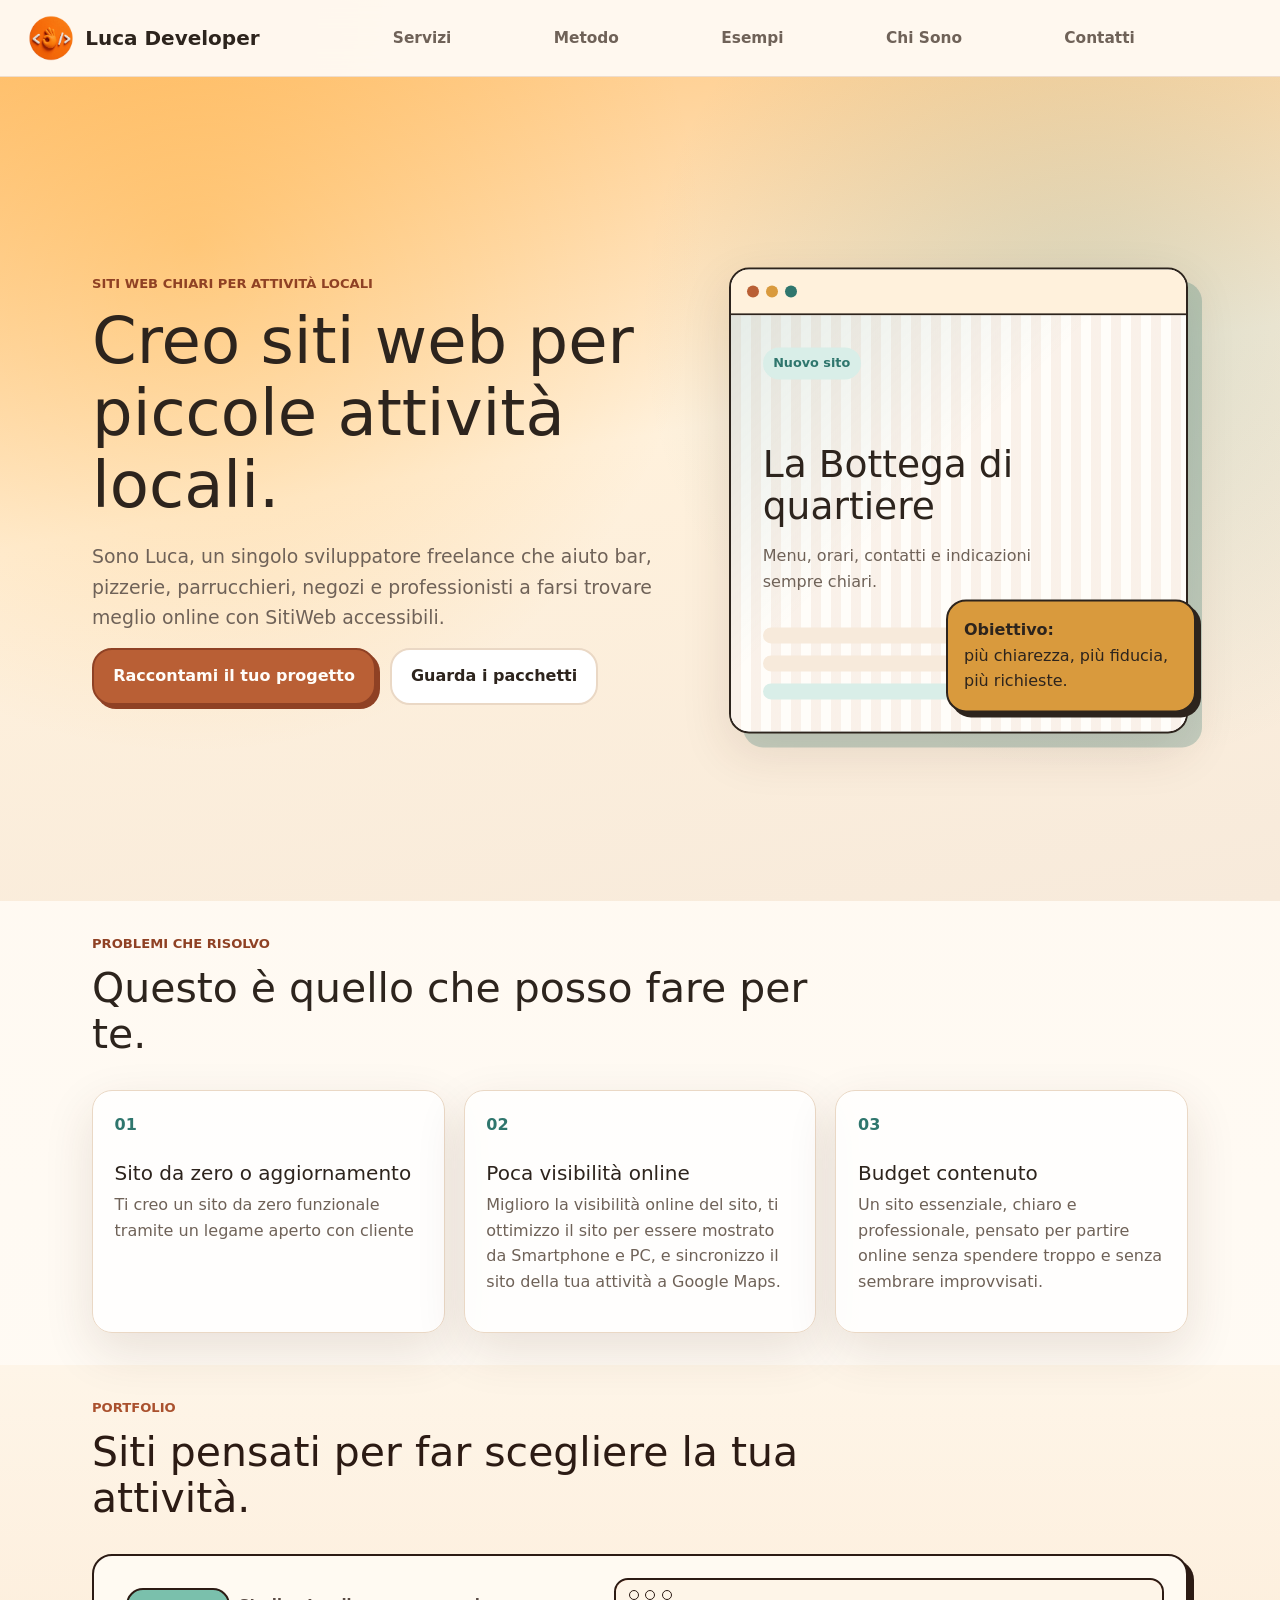
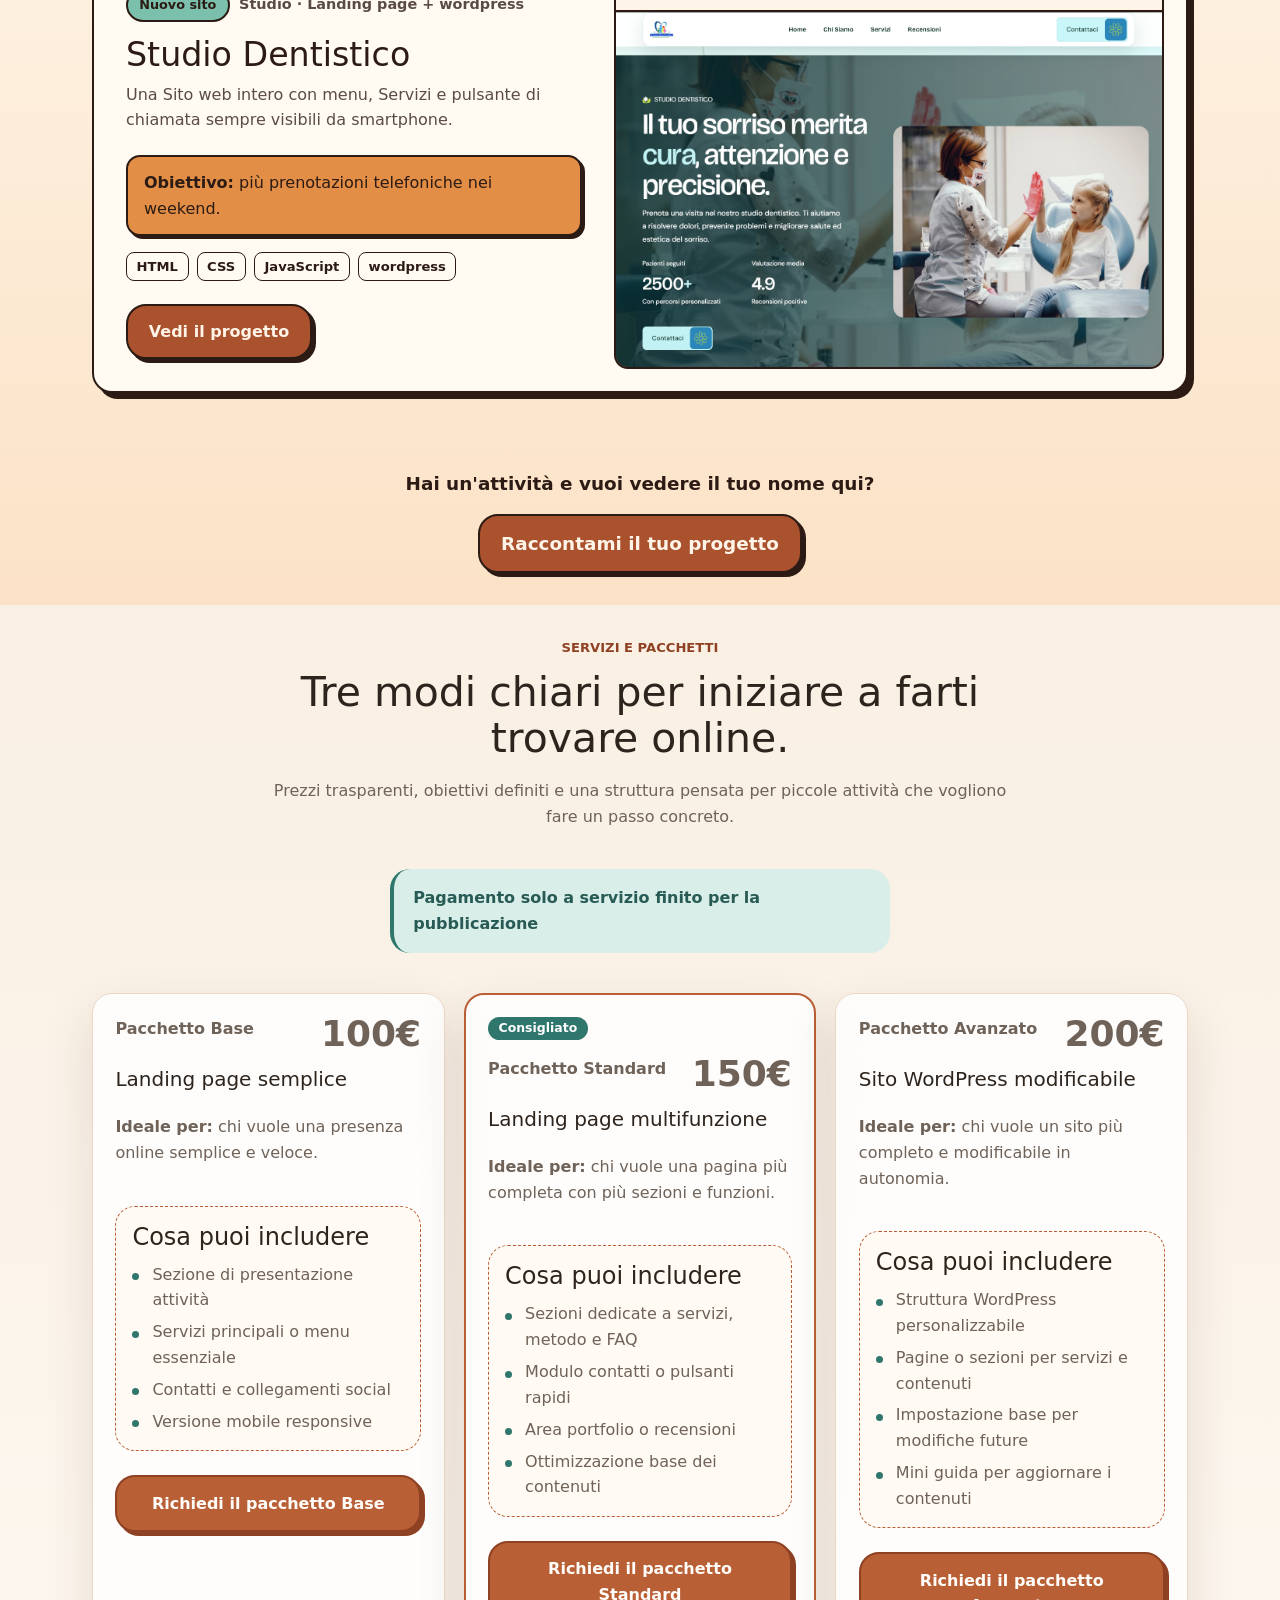
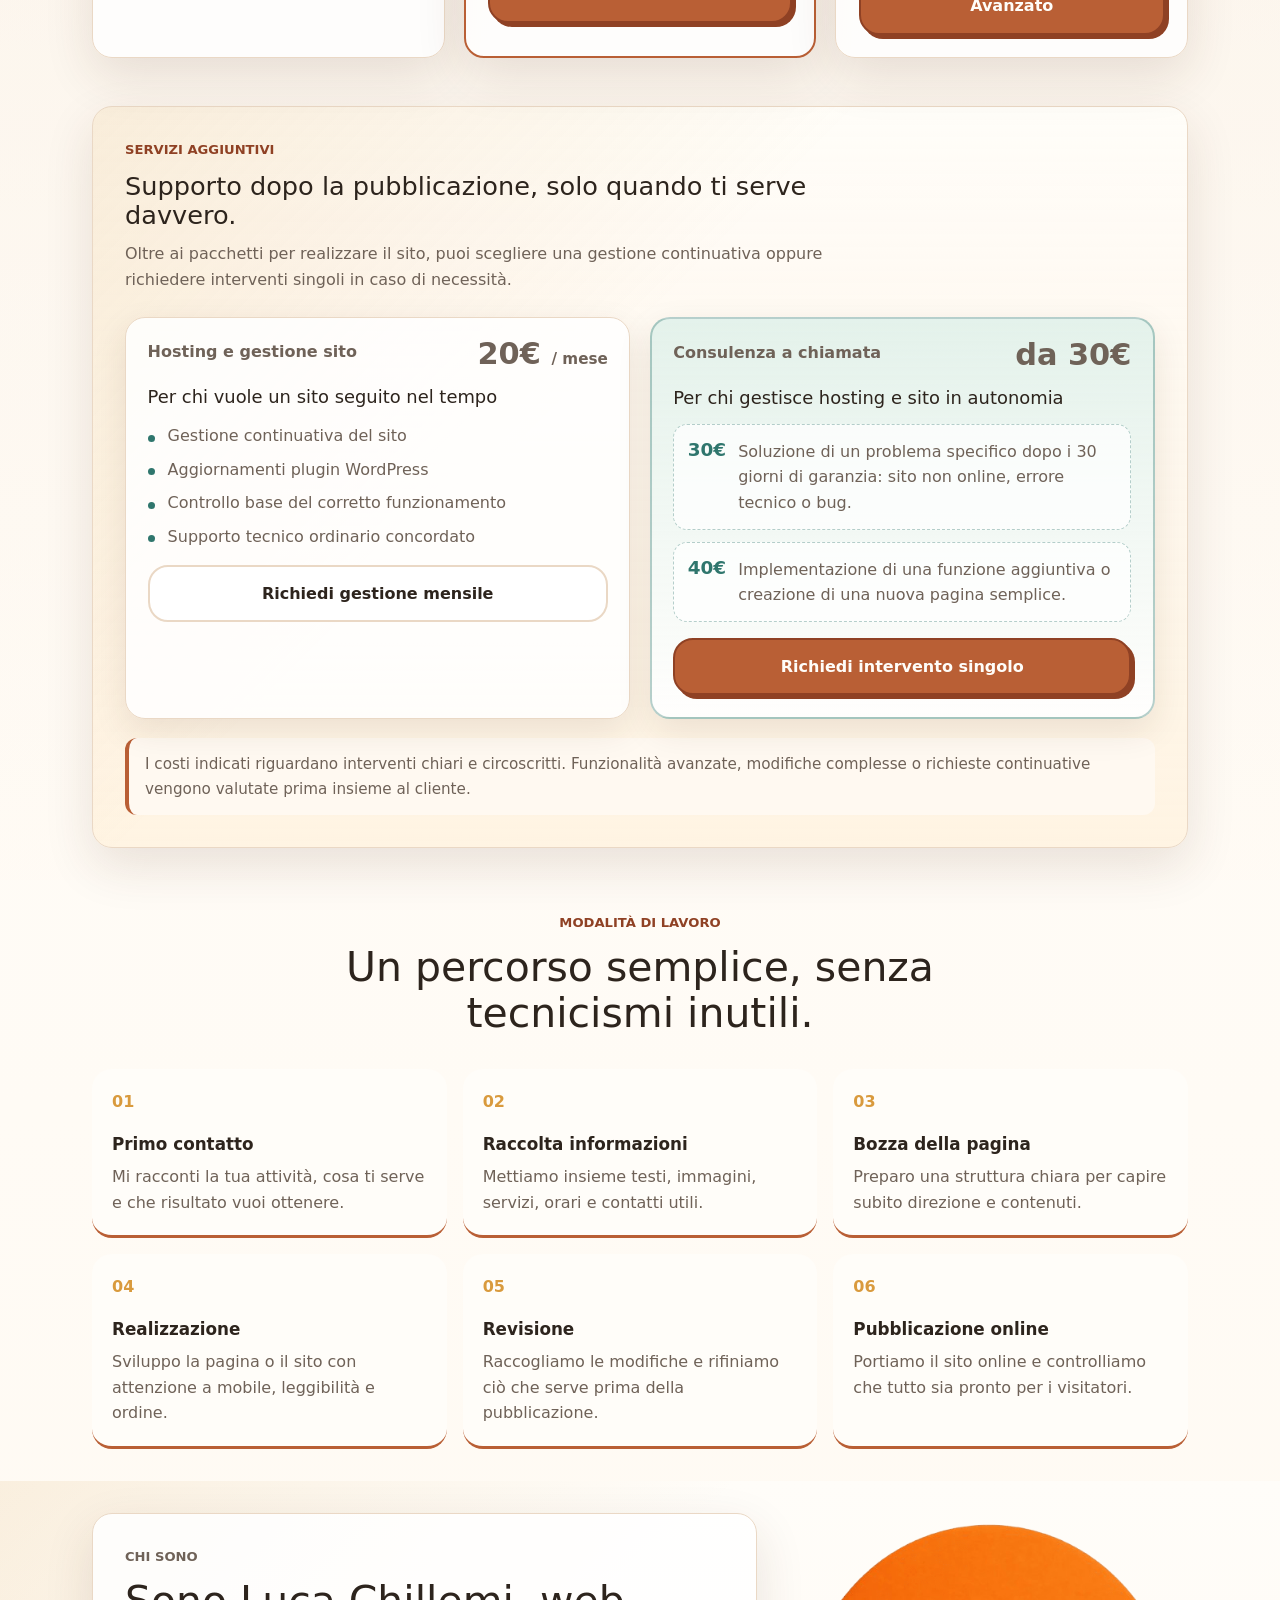
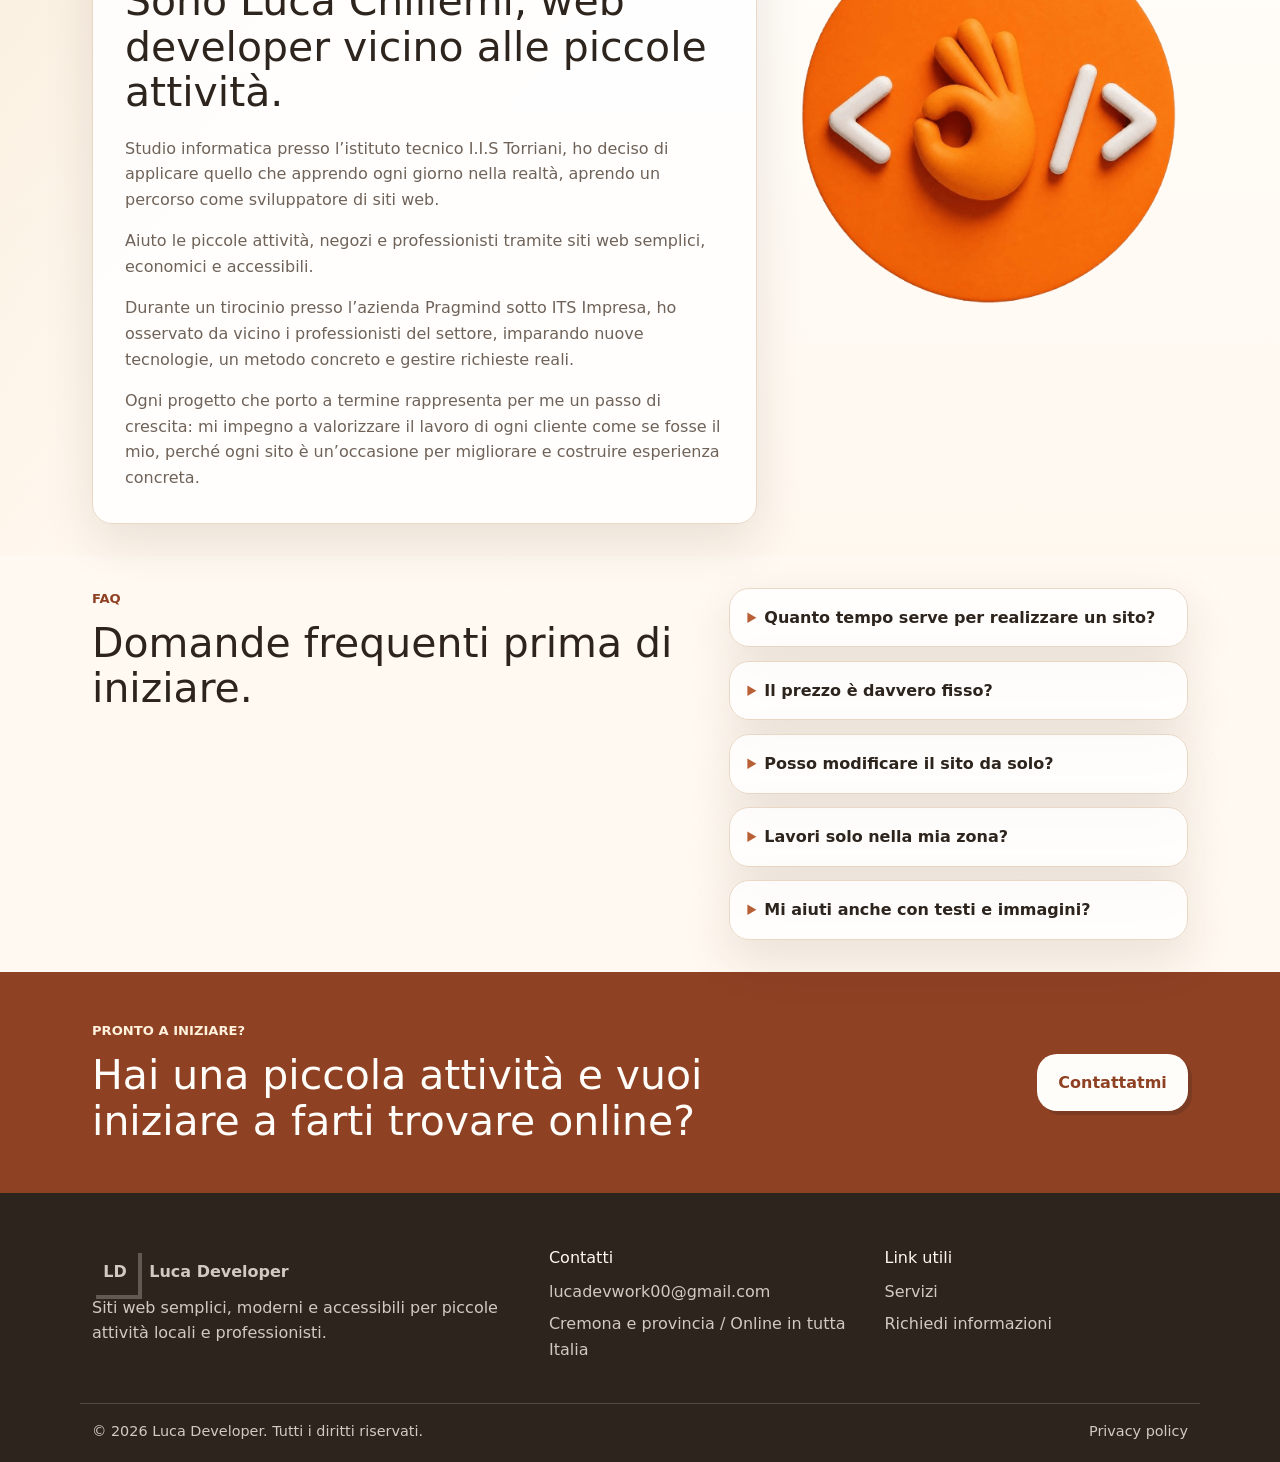
==== commit 6dfa2df2: "Update index.html tittle LucaWebDeveloper" ====
--- a/index.html
+++ b/index.html
@@ -4,7 +4,7 @@
   <meta charset="UTF-8">
   <meta name="viewport" content="width=device-width, initial-scale=1.0">
   <meta name="description" content="Siti web semplici, moderni e accessibili per piccole attività locali italiane.">
-  <title>LucaDev | SitiWeb per piccole attività</title>
+  <title>LucaWebDev | SitiWeb per piccole attività</title>
   <link rel="shortcut icon" href="assets/img/logo.png">
   <link href="https://cdn.jsdelivr.net/npm/bootstrap@5.3.3/dist/css/bootstrap.min.css" rel="stylesheet">
   <link rel="stylesheet" href="assets/css/main.css">
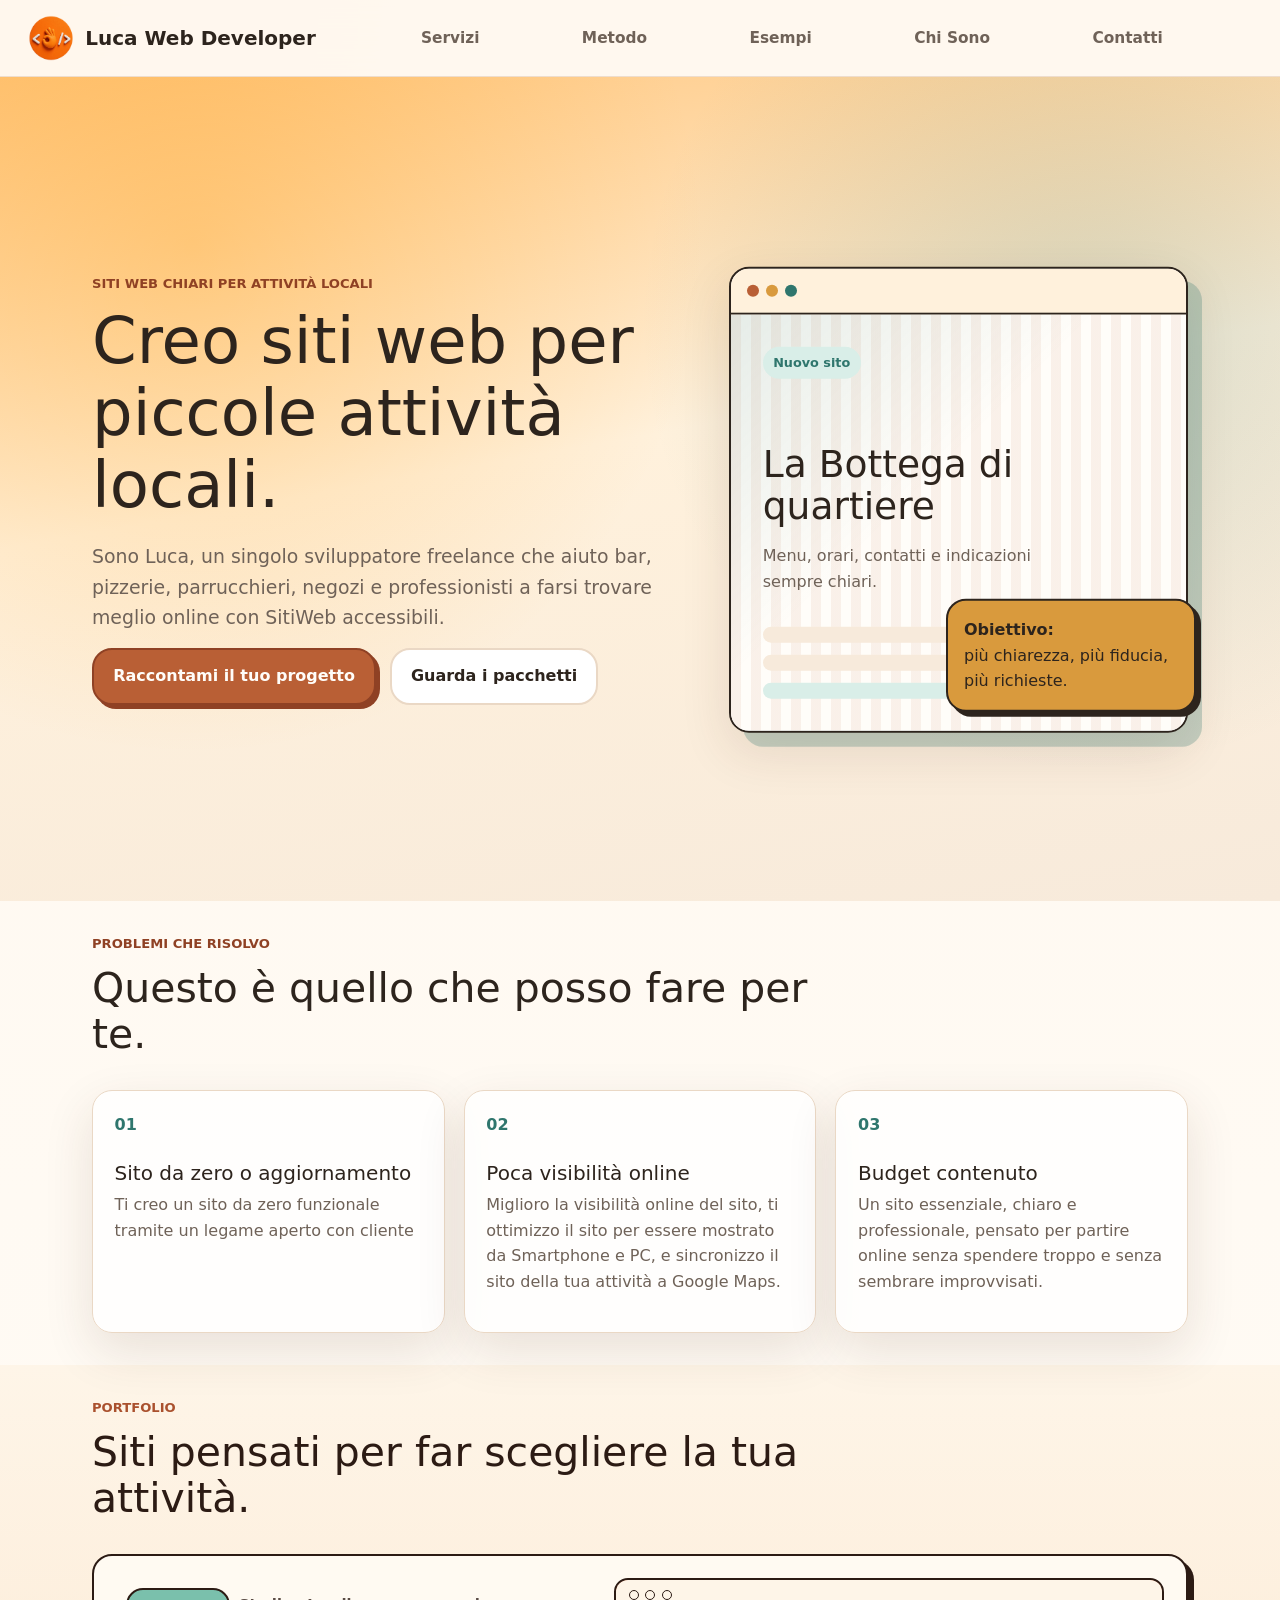
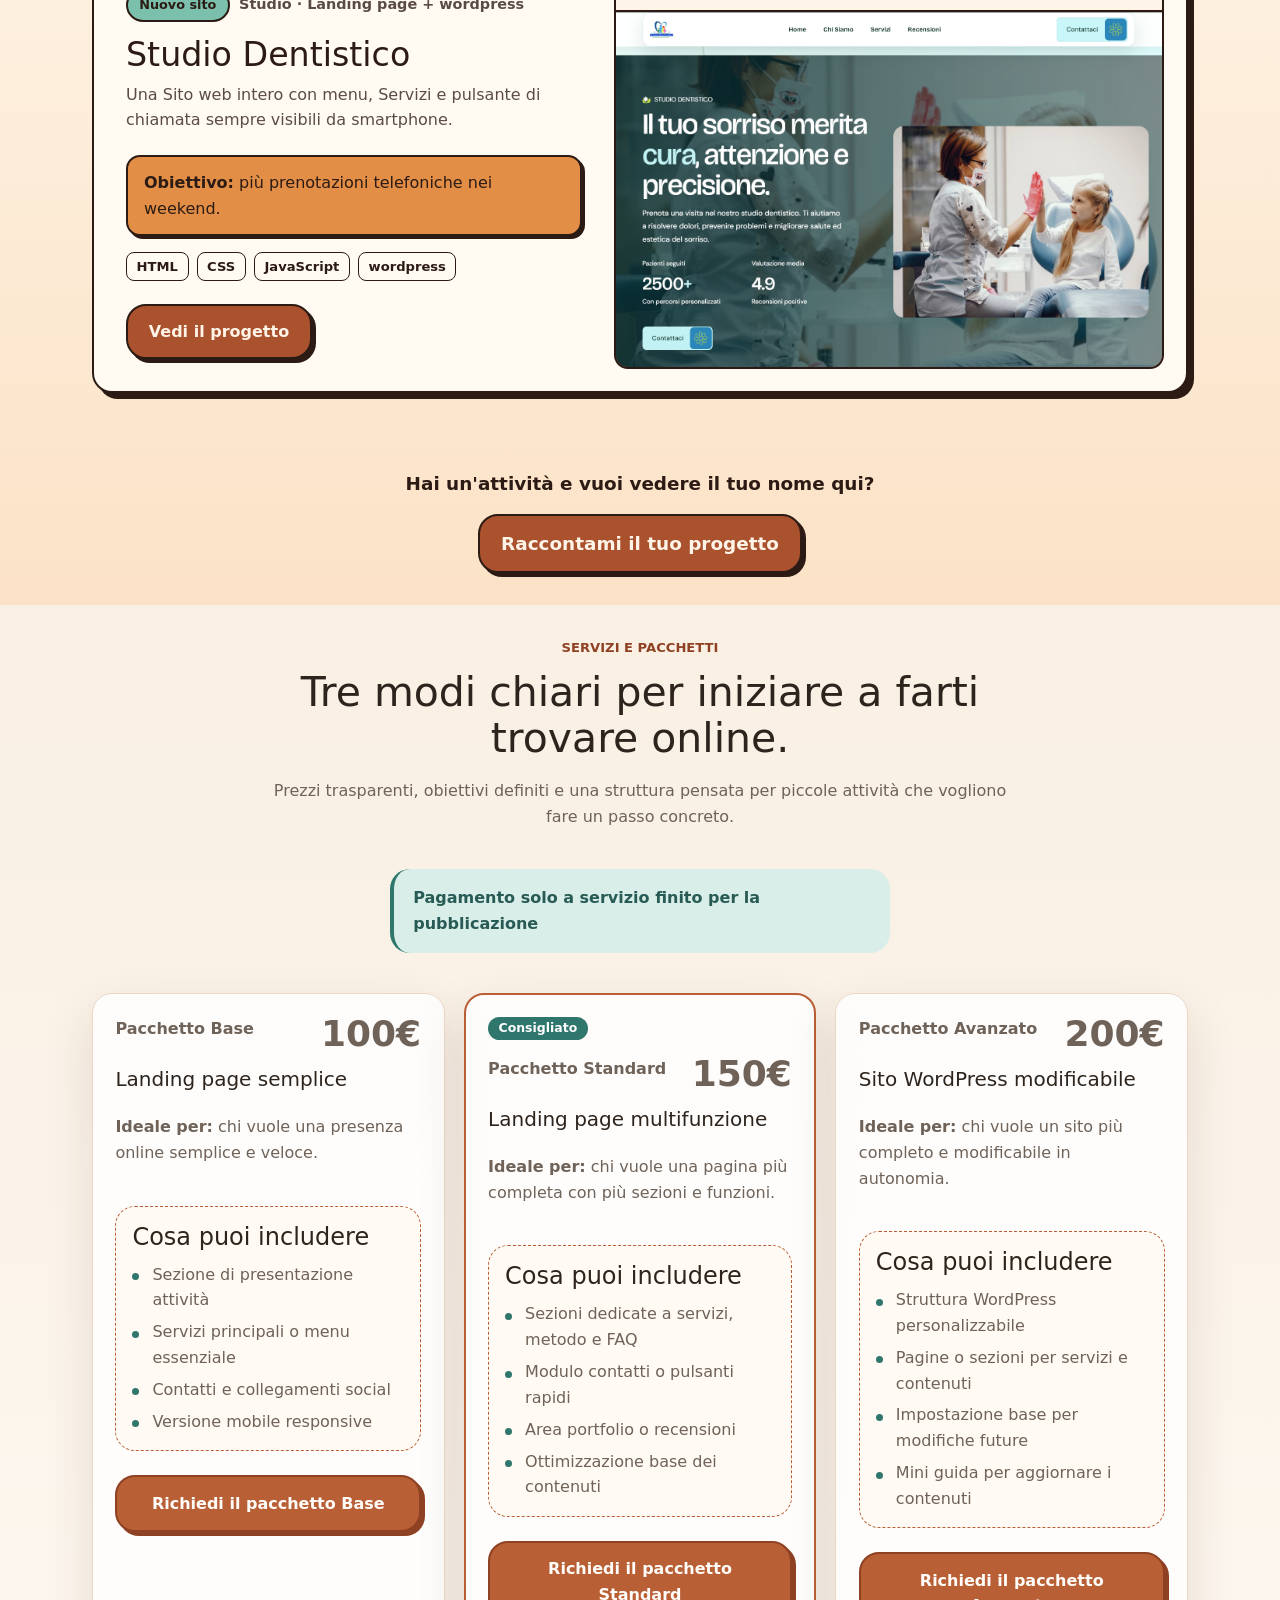
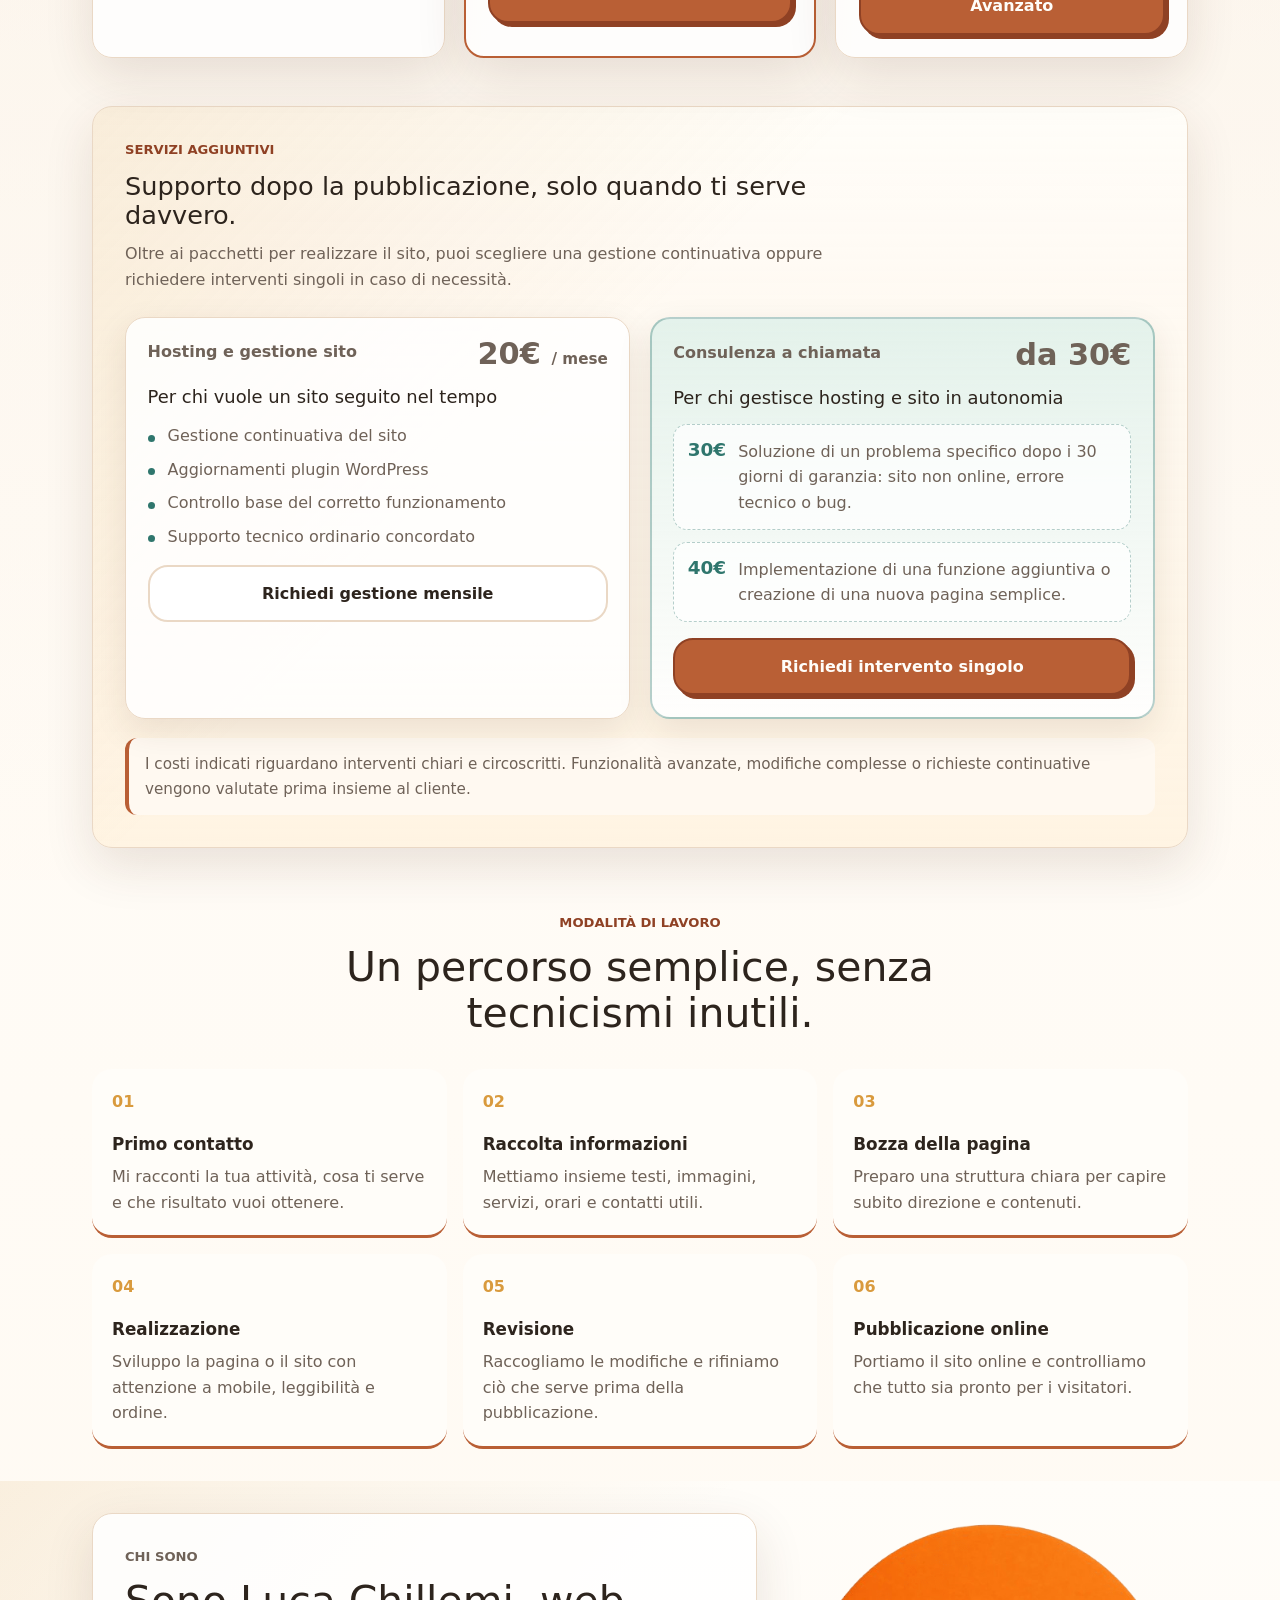
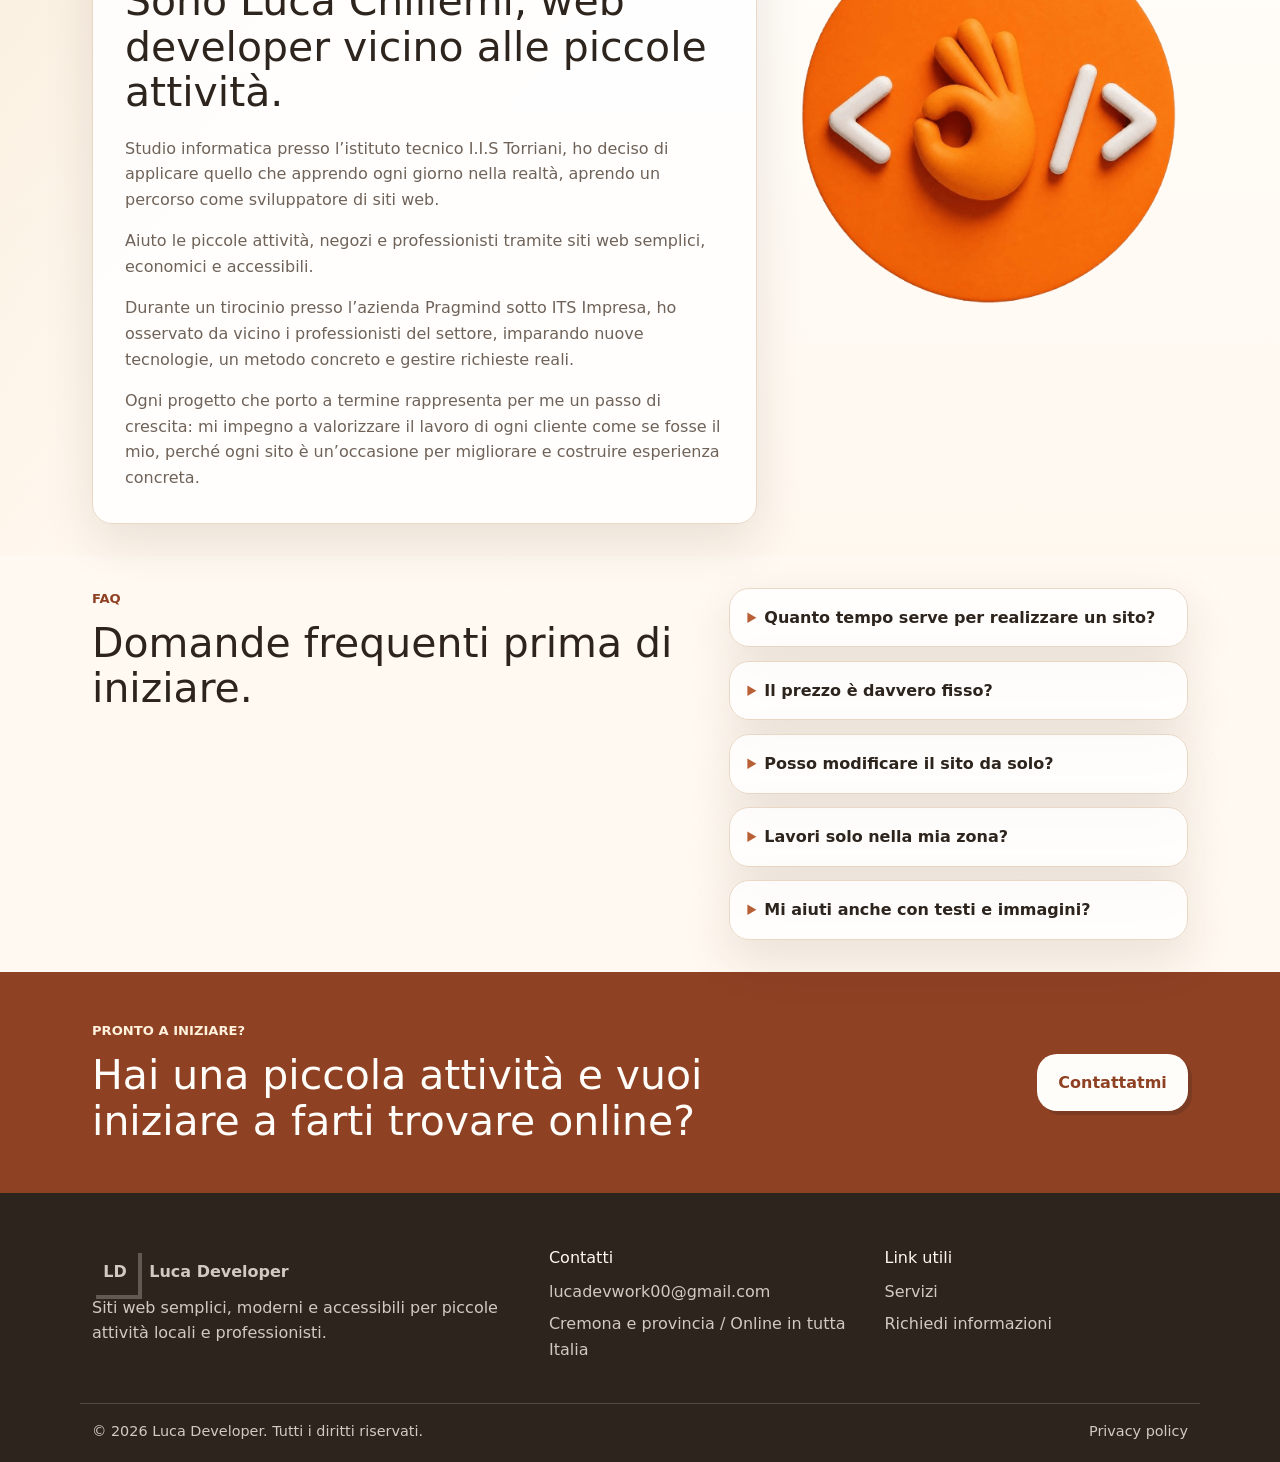
==== commit 77a0c864: "Update index.html tittle 2" ====
--- a/index.html
+++ b/index.html
@@ -15,7 +15,7 @@
     <div class="container-fluid header-container">
       <a class="navbar-brand logo" href="#top" aria-label="Torna all'inizio">
         <img class="logo-mark" src="assets/img/logo.png" alt="logo">
-        <span>Luca Developer</span>
+        <span>Luca Web Developer</span>
       </a>
 
       <button 
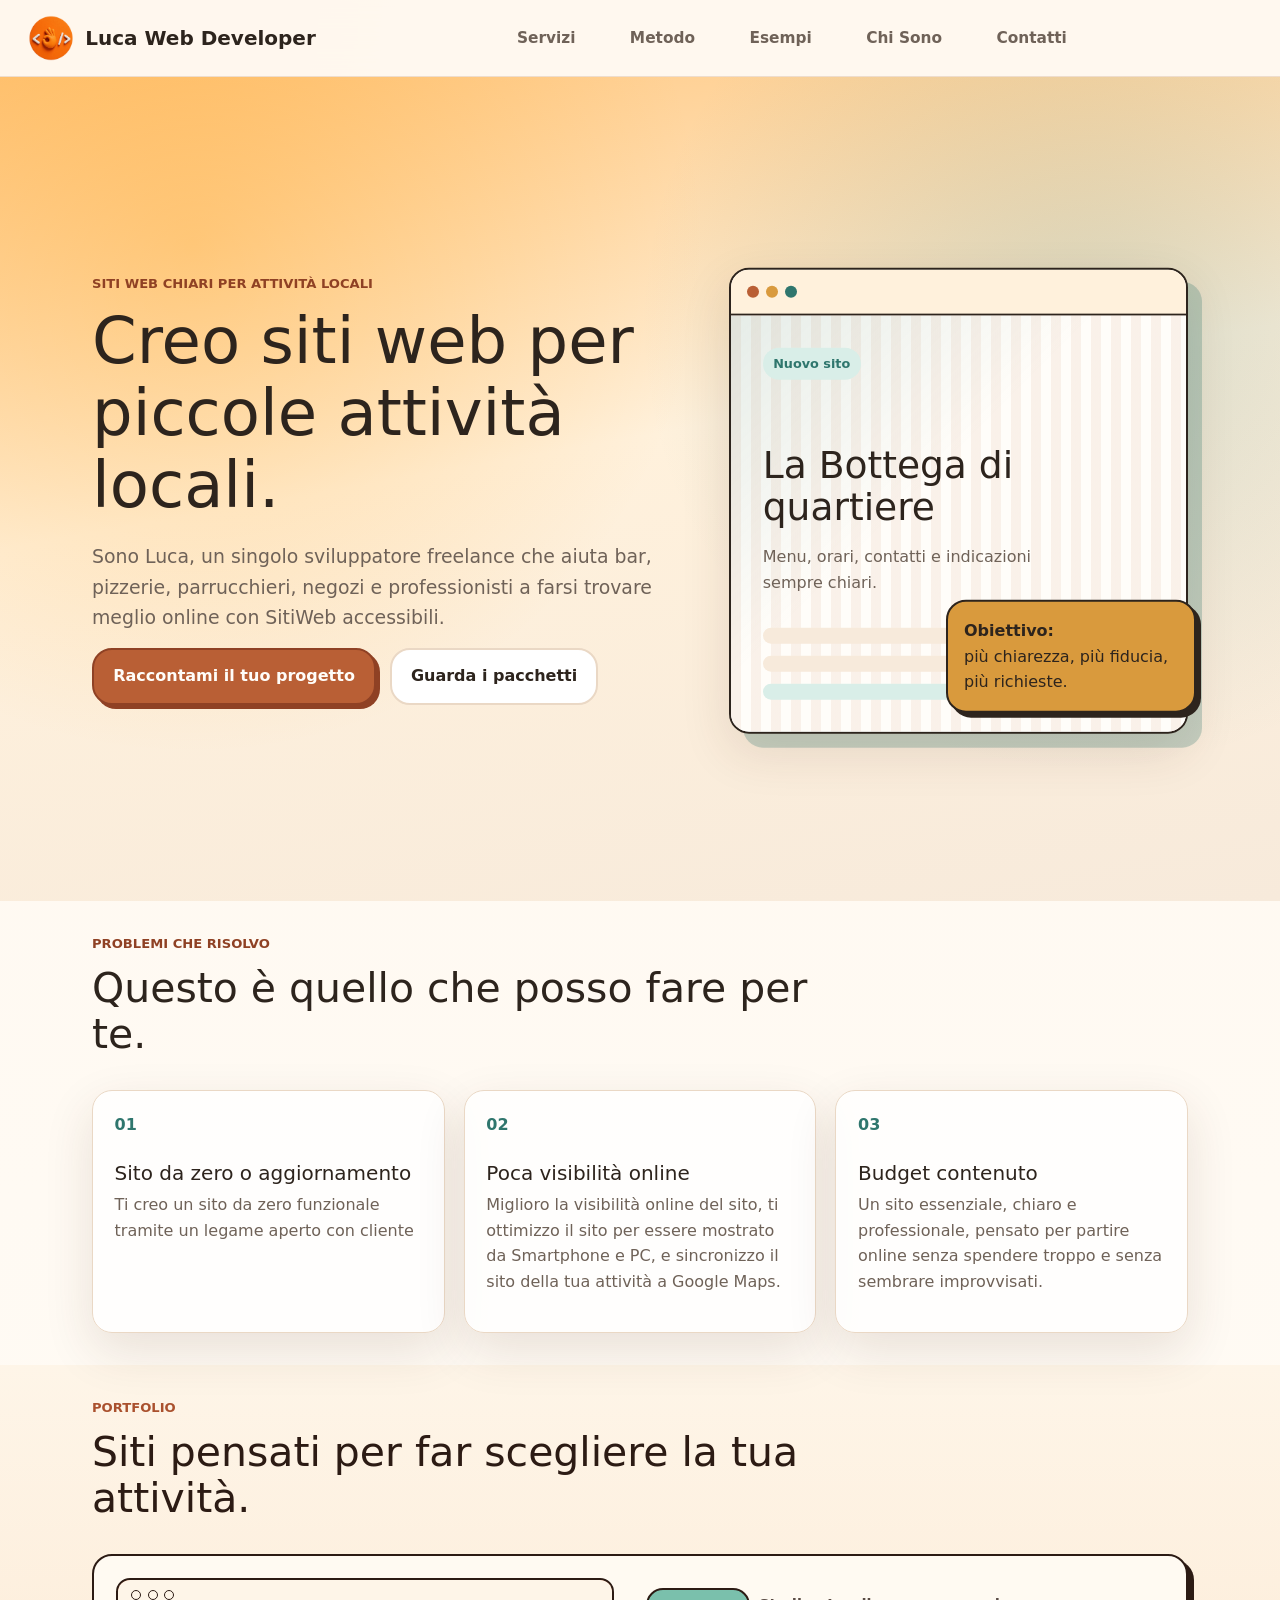
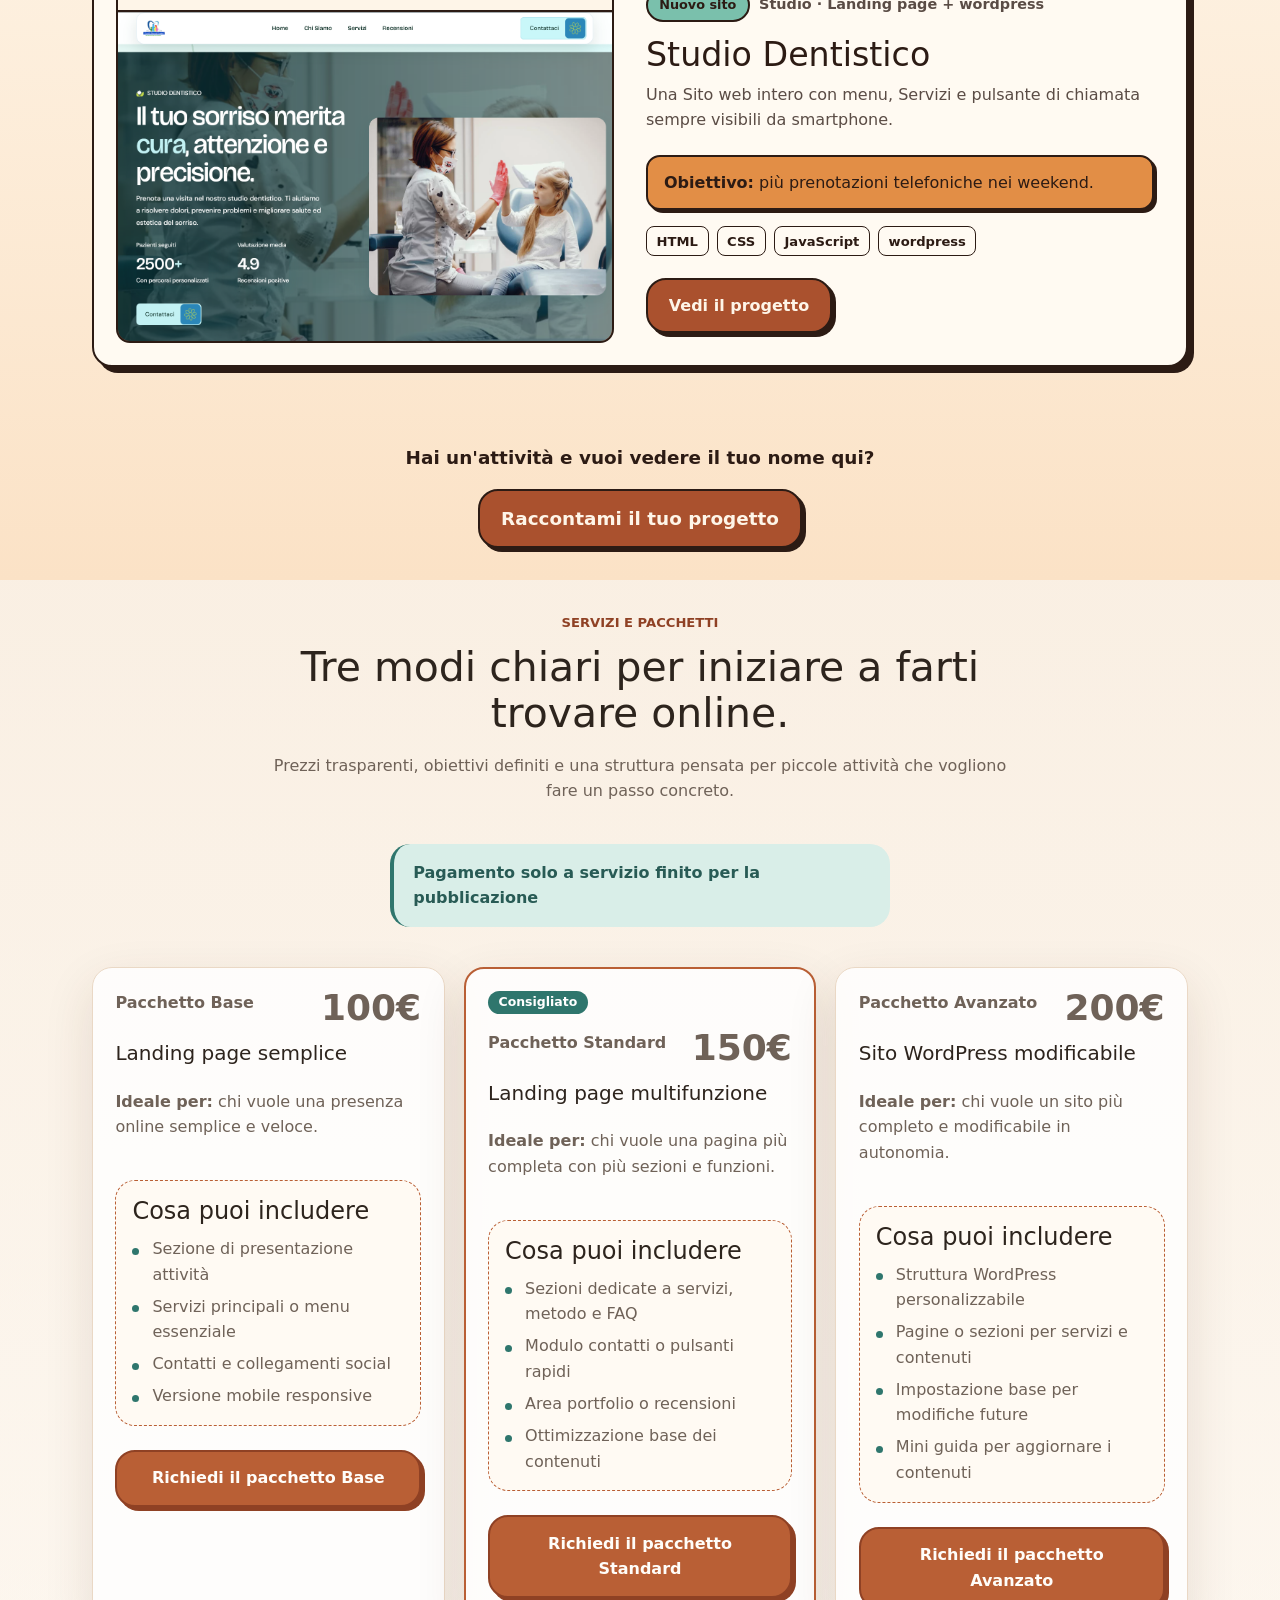
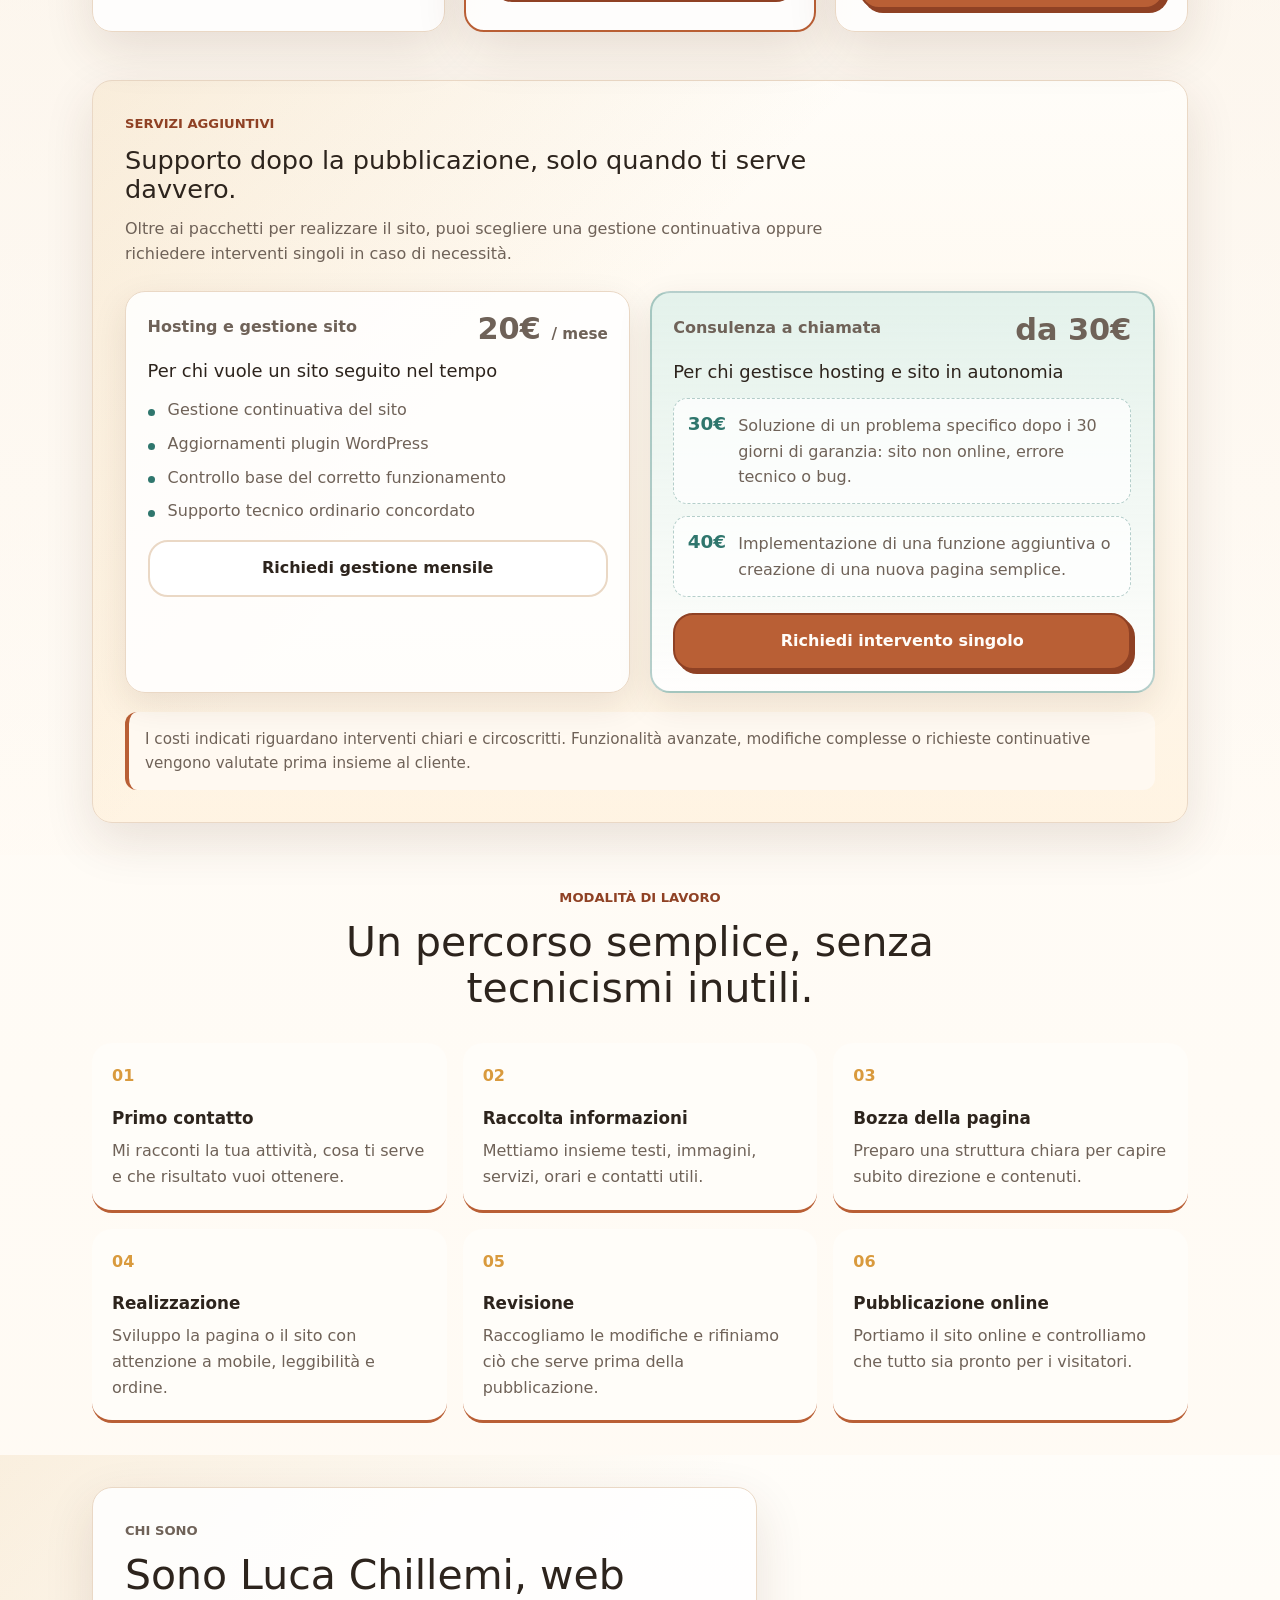
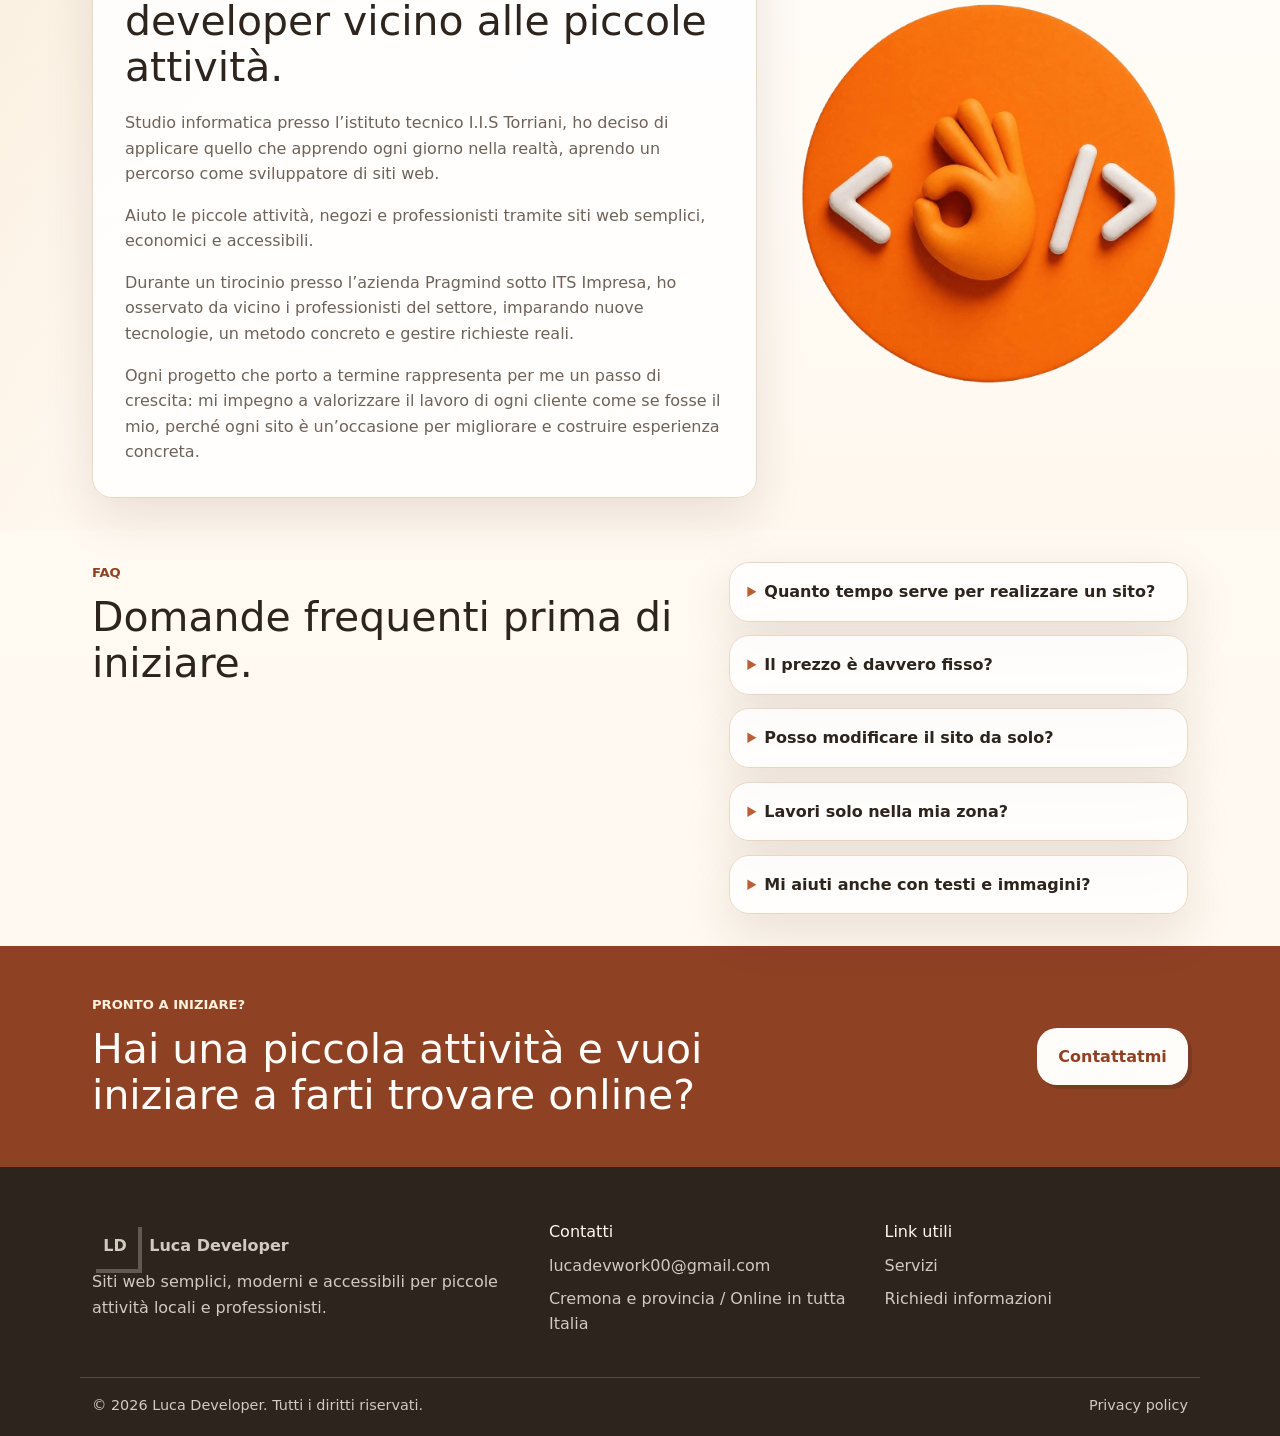
==== commit c18f2ec1: "Update index.html correzzione "a"" ====
--- a/index.html
+++ b/index.html
@@ -48,7 +48,7 @@
           <p class="eyebrow">Siti web chiari per attività locali</p>
           <h1>Creo siti web per piccole attività locali.</h1>
           <p class="hero-text">
-            Sono  Luca, un singolo sviluppatore freelance che aiuto bar, pizzerie, parrucchieri, negozi e professionisti a farsi trovare meglio online con SitiWeb accessibili.
+            Sono  Luca, un singolo sviluppatore freelance che aiuta bar, pizzerie, parrucchieri, negozi e professionisti a farsi trovare meglio online con SitiWeb accessibili.
           </p>
           <div class="hero-actions">
             <a class="button button-primary" href="#footer">Raccontami il tuo progetto</a>
--- a/assets/css/main.css
+++ b/assets/css/main.css
@@ -14,8 +14,9 @@
    12. FOOTER
    13. STILI LEGACY (non usati in index.html: contatti, testimonianze, ecc.)
    14. PAGINA PRIVACY POLICY
-   15. MOBILE: REGOLE COMUNI "UNA SEZIONE = UNO SCHERMO" (iPhone SE)
-   16. ACCESSIBILITÀ (prefers-reduced-motion)
+   15. ACCESSIBILITÀ (prefers-reduced-motion)
+
+   Le modifiche principali rispetto alla versione precedente sono marcate "FIX".
    ========================================================================== */
 
 
@@ -39,19 +40,12 @@
   --container: 1120px;
 }
 
-/* Variabili solo mobile: altezza header e altezza di uno "schermo" */
+/* Variabili solo mobile */
 @media (max-width: 767.98px) {
   :root {
     --radius: 16px;
     --shadow: 0 10px 28px rgba(70, 43, 24, 0.10);
     --header-h: 56px;
-    --screen-h: calc(100vh - var(--header-h));
-  }
-
-  @supports (height: 100svh) {
-    :root {
-      --screen-h: calc(100svh - var(--header-h));
-    }
   }
 }
 
@@ -62,14 +56,19 @@
   box-sizing: border-box;
 }
 
+/* FIX: il blocco dello scroll orizzontale va SOLO su html.
+   Se html e body hanno entrambi overflow-x: hidden, body diventa un
+   contenitore di scroll e l'header sticky smette di funzionare. */
 html {
   scroll-behavior: smooth;
   -webkit-text-size-adjust: 100%;
+  max-width: 100%;
+  overflow-x: hidden;
 }
 
 body {
-  overflow-x: hidden;
   margin: 0;
+  max-width: 100%;
   background:
     radial-gradient(circle at top left, rgba(217, 154, 61, 0.14), transparent 34rem),
     linear-gradient(180deg, #fff8ef 0%, #fffdf9 48%, #fff8ef 100%);
@@ -101,6 +100,7 @@
 h2,
 h3 {
   line-height: 1.12;
+  overflow-wrap: break-word; /* FIX: evita che parole lunghe allarghino la pagina */
 }
 
 h1 {
@@ -235,7 +235,7 @@
 .contact-grid,
 .faq-grid {
   display: grid;
-  grid-template-columns: minmax(0, 1fr) minmax(320px, 0.78fr);
+  grid-template-columns: minmax(0, 1fr) minmax(0, 0.78fr); /* FIX: minmax(0, ...) al posto di minmax(320px, ...) */
   gap: 3rem;
   align-items: center;
 }
@@ -274,7 +274,8 @@
   .about-grid,
   .contact-grid,
   .faq-grid {
-    grid-template-columns: 1fr;
+    grid-template-columns: minmax(0, 1fr); /* FIX: era 1fr */
+    gap: 2rem;
   }
 }
 
@@ -284,7 +285,6 @@
   }
 
   body {
-    overflow-x: clip;
     line-height: 1.45;
   }
 
@@ -386,10 +386,12 @@
   width: 46px;
   height: 46px;
   place-items: center;
-}
-
+  object-fit: contain; /* FIX: il logo (img) non si deforma */
+}
+
+/* FIX: il gap fisso di 5.4rem faceva andare a capo il menu tra 992px e ~1200px */
 .nav-links {
-  gap: 5.4rem;
+  gap: clamp(0.5rem, 3vw, 5.4rem);
 }
 
 .nav-links .nav-link {
@@ -453,6 +455,7 @@
   .logo {
     gap: 0.5rem;
     font-size: 0.95rem;
+    min-width: 0;
   }
 
   .logo-mark {
@@ -493,17 +496,28 @@
 
 /*------------------ 04. SECTION HERO ------------------*/
 
+/* FIX (causa principale dello scroll orizzontale su iPhone SE):
+   .hero è un grid con un solo figlio (.container). Senza una colonna
+   esplicita la colonna è "auto" e si allarga al contenuto, trascinandosi
+   dietro tutta la pagina. Con minmax(0, 1fr) resta larga come lo schermo. */
 .hero {
   min-height: calc(100vh - 76px);
+  min-height: calc(100svh - 76px);
   display: grid;
+  grid-template-columns: minmax(0, 1fr);
   align-items: center;
   padding: 6rem 0;
   background:
-    radial-gradient(circle at 15% 20%, rgb(255 152 0 / 28%), transparent 32rem), radial-gradient(circle at 85% 30%, rgba(47, 118, 109, 0.18), transparent 28rem), linear-gradient(
-    170deg, #ffc77f 0%, #fff1dc 45%, #f7eadb 100%)
+    radial-gradient(circle at 15% 20%, rgb(255 152 0 / 28%), transparent 32rem),
+    radial-gradient(circle at 85% 30%, rgba(47, 118, 109, 0.18), transparent 28rem),
+    linear-gradient(170deg, #ffc77f 0%, #fff1dc 45%, #f7eadb 100%);
 }
 
 .hero-grid {
+  min-width: 0;
+}
+
+.hero-content {
   min-width: 0;
 }
 
@@ -522,6 +536,7 @@
 
 .hero-visual {
   position: relative;
+  min-width: 0;
   min-height: 450px;
 }
 
@@ -627,11 +642,25 @@
 @media (max-width: 980px) {
   .hero {
     min-height: auto;
+    padding: 3rem 0;
+  }
+
+  /* FIX: l'ombra a blocco e la nota spostata a destra uscivano dallo schermo */
+  .browser-card {
+    box-shadow: 8px 8px 0 rgba(47, 118, 109, 0.22), var(--shadow);
+  }
+
+  .floating-note {
+    right: 0;
   }
 }
 
 /* Mobile */
 @media (max-width: 767.98px) {
+  .hero {
+    padding: 1.5rem 0 2rem; /* FIX: i 6rem di padding verticale erano enormi su telefono */
+  }
+
   .hero-grid {
     gap: 0.85rem;
   }
@@ -662,7 +691,7 @@
   }
 
   .browser-card {
-    box-shadow: 6px 6px 0 rgba(47, 118, 109, 0.22), var(--shadow);
+    box-shadow: 4px 4px 0 rgba(47, 118, 109, 0.22), var(--shadow); /* FIX: ombra più corta, non sborda */
   }
 
   .browser-dots {
@@ -833,8 +862,10 @@
 
 /* ---------- Griglia ---------- */
 
+/* FIX: la griglia non aveva colonne definite (colonna "auto" che si allarga) */
 .pf-grid {
   display: grid;
+  grid-template-columns: minmax(0, 1fr);
   gap: 1.75rem;
   min-width: 0;
 }
@@ -860,7 +891,7 @@
 .pf-card--featured {
   grid-column: 1 / -1;
   display: grid;
-  grid-template-columns: 1fr 1.1fr;
+  grid-template-columns: minmax(0, 1fr) minmax(0, 1.1fr); /* FIX: era 1fr 1.1fr */
 }
 
 /* ---------- Anteprima (finto browser in CSS) ---------- */
@@ -870,6 +901,7 @@
   --pf-shot-line: var(--pf-cream);
   display: flex;
   flex-direction: column;
+  min-width: 0;
   margin: 1.1rem 1.1rem 0;
   border: 2px solid var(--pf-ink);
   border-radius: 14px;
@@ -877,8 +909,10 @@
   background: var(--pf-shot-bg);
 }
 
+/* FIX: nell'HTML l'anteprima è dopo il testo, qui la porto a sinistra come da progetto */
 .pf-card--featured .pf-shot {
-  margin: 1.4rem 1.4rem 1.4rem 0;
+  order: -1;
+  margin: 1.4rem 0 1.4rem 1.4rem;
 }
 
 /* screenshot */
@@ -953,10 +987,11 @@
   background: var(--pf-cream);
 }
 
+/* FIX: questa regola generica (height: 100%) veniva sovrascritta male dalla
+   regola ".pf-shot .pf-img" sopra; ora è limitata agli img fuori da .pf-shot */
 .pf-img {
   display: block;
-  width: 100%;
-  height: 100%;
+  max-width: 100%;
   object-fit: cover;
 }
 
@@ -1062,6 +1097,7 @@
   background: var(--pf-terracotta);
   color: var(--pf-cream);
   font-weight: 800;
+  text-align: center;
   box-shadow: 4px 4px 0 var(--pf-ink);
   transition: transform 180ms ease, box-shadow 180ms ease;
 }
@@ -1087,6 +1123,7 @@
 
 .pf-cta {
   display: flex;
+  flex-direction: column;
   flex-wrap: wrap;
   gap: 1rem 1.5rem;
   align-items: center;
@@ -1095,13 +1132,13 @@
   font-size: 1.15rem;
   font-weight: 700;
   color: var(--pf-ink);
-  flex-direction: column;
+  text-align: center;
 }
 
 /* Tablet */
 @media (max-width: 900px) {
   .pf-card--featured {
-    grid-template-columns: 1fr;
+    grid-template-columns: minmax(0, 1fr); /* FIX: era 1fr */
   }
 
   .pf-card--featured .pf-shot {
@@ -1118,7 +1155,7 @@
   }
 }
 
-/* Mobile: screenshot in alto, testo sotto, tutto in uno schermo */
+/* Mobile: screenshot in alto, testo sotto */
 @media (max-width: 767.98px) {
   .portfolio .section-heading {
     margin-bottom: 0.7rem;
@@ -1243,7 +1280,6 @@
     margin-top: 0.8rem;
     font-size: 0.9rem;
     line-height: 1.3;
-    text-align: center;
   }
 }
 
@@ -1270,7 +1306,7 @@
 
 .package-note {
   max-width: 500px;
-  margin: 2.5rem auto ;
+  margin: 2.5rem auto;
   padding: 1rem 1.2rem;
   border-left: 4px solid var(--accent);
   border-radius: var(--radius);
@@ -1363,130 +1399,6 @@
   border-radius: 50%;
   background: var(--accent);
 }
-@media (max-width: 767.98px) {
-
-  /* Servizi aggiuntivi: card una sotto l'altra */
-
-  .extra-services {
-    display: flex;
-    flex-direction: column;
-    min-height: 0;
-    width: 100%;
-    margin: 0.75rem 0;
-    padding: 0.85rem;
-    box-sizing: border-box;
-    scroll-snap-align: start;
-    scroll-margin-top: 0.75rem;
-  }
-
-  .extra-services-heading {
-    margin-bottom: 0.8rem;
-  }
-
-  .extra-services-heading h3 {
-    margin-bottom: 0.4rem;
-    font-size: 1.1rem;
-    line-height: 1.2;
-  }
-
-  .extra-services-heading p:not(.eyebrow) {
-    margin-bottom: 0;
-    font-size: 0.78rem;
-    line-height: 1.32;
-  }
-
-  /* Le card non scorrono più orizzontalmente */
-  .extra-services-grid {
-    display: flex;
-    flex-direction: column;
-    width: 100%;
-    min-height: 0;
-    gap: 0.8rem;
-    overflow: visible;
-  }
-
-  .extra-service-card {
-    flex: none;
-    width: 100%;
-    box-sizing: border-box;
-    gap: 0.6rem;
-    padding: 0.9rem;
-    overflow: visible;
-    scroll-snap-align: none;
-  }
-
-  .extra-service-top {
-    gap: 0.5rem;
-  }
-
-  .extra-service-label {
-    font-size: 0.9rem;
-  }
-
-  .extra-service-price {
-    font-size: 1.4rem;
-  }
-
-  .extra-service-price span {
-    font-size: 0.75rem;
-  }
-
-  .extra-service-card h4 {
-    font-size: 0.92rem;
-    line-height: 1.2;
-  }
-
-  .extra-service-list {
-    gap: 0.3rem;
-  }
-
-  .extra-service-list li {
-    padding-left: 1rem;
-    font-size: 0.8rem;
-    line-height: 1.32;
-  }
-
-  .extra-service-list li::before {
-    top: 0.55em;
-    width: 6px;
-    height: 6px;
-  }
-
-  .service-price-list {
-    gap: 0.4rem;
-  }
-
-  .service-price-list div {
-    grid-template-columns: auto minmax(0, 1fr);
-    gap: 0.5rem;
-    padding: 0.5rem 0.6rem;
-  }
-
-  .service-price-list strong {
-    font-size: 0.95rem;
-  }
-
-  .service-price-list span {
-    font-size: 0.76rem;
-    line-height: 1.3;
-  }
-
-  .extra-service-card .button {
-    margin-top: 0.5rem;
-    min-height: 40px;
-    font-size: 0.82rem;
-    box-shadow: none;
-  }
-
-  .extra-services-note {
-    margin-top: 0.7rem;
-    padding: 0.5rem 0.7rem;
-    font-size: 0.72rem;
-    line-height: 1.3;
-  }
-}
-
-
 
 /* ---------- Servizi aggiuntivi (sotto i pacchetti) ---------- */
 
@@ -1606,7 +1518,7 @@
 
 .service-price-list div {
   display: grid;
-  grid-template-columns: auto 1fr;
+  grid-template-columns: auto minmax(0, 1fr);
   gap: 0.75rem;
   align-items: start;
   padding: 0.85rem;
@@ -1639,7 +1551,7 @@
 /* Tablet */
 @media (max-width: 980px) {
   .package-grid {
-    grid-template-columns: repeat(1, minmax(0, 1fr));
+    grid-template-columns: minmax(0, 1fr);
   }
 
   .package-card.featured {
@@ -1647,12 +1559,9 @@
   }
 }
 
-/* Mobile: la sezione occupa DUE schermi.
-   Schermo 1 = titolo + nota + pacchetti (scorrimento orizzontale a swipe)
-   Schermo 2 = servizi aggiuntivi (scorrimento orizzontale a swipe)    */
+/* FIX: questo blocco mobile era presente DUE volte identico (una prima delle
+   regole base, dove veniva sovrascritto, e una qui). Ora ce n'è una sola. */
 @media (max-width: 767.98px) {
-
-  /* Servizi aggiuntivi: card una sotto l'altra */
 
   .extra-services {
     display: flex;
@@ -1661,9 +1570,6 @@
     width: 100%;
     margin: 0.75rem 0;
     padding: 0.85rem;
-    box-sizing: border-box;
-    scroll-snap-align: start;
-    scroll-margin-top: 0.75rem;
   }
 
   .extra-services-heading {
@@ -1682,24 +1588,19 @@
     line-height: 1.32;
   }
 
-  /* Le card non scorrono più orizzontalmente */
   .extra-services-grid {
     display: flex;
     flex-direction: column;
     width: 100%;
     min-height: 0;
     gap: 0.8rem;
-    overflow: visible;
   }
 
   .extra-service-card {
     flex: none;
     width: 100%;
-    box-sizing: border-box;
     gap: 0.6rem;
     padding: 0.9rem;
-    overflow: visible;
-    scroll-snap-align: none;
   }
 
   .extra-service-top {
@@ -1744,7 +1645,6 @@
   }
 
   .service-price-list div {
-    grid-template-columns: auto minmax(0, 1fr);
     gap: 0.5rem;
     padding: 0.5rem 0.6rem;
   }
@@ -1785,6 +1685,7 @@
 }
 
 .process-list li {
+  min-width: 0;
   padding: 1.25rem;
   border-bottom: 3px solid var(--primary);
   border-radius: var(--radius);
@@ -1837,6 +1738,7 @@
     margin-bottom: 0.2rem;
     font-size: 0.88rem;
     line-height: 1.2;
+    overflow-wrap: break-word;
   }
 
   .process-list p {
@@ -1866,7 +1768,7 @@
 
 .about-wrapper {
   display: grid;
-  grid-template-columns: minmax(0, 1.25fr) minmax(280px, 0.75fr);
+  grid-template-columns: minmax(0, 1.25fr) minmax(0, 0.75fr); /* FIX: era minmax(280px, ...) */
   gap: 2rem;
   align-items: stretch;
   min-width: 0;
@@ -1874,6 +1776,7 @@
 
 .about-text,
 .about-box {
+  min-width: 0;
   border: 1px solid var(--border);
   border-radius: var(--radius);
   background: rgba(255, 255, 255, 0.86);
@@ -1895,6 +1798,13 @@
 
 .about-text p:last-child {
   margin-bottom: 0;
+}
+
+.about-image {
+  display: flex;
+  align-items: center;
+  justify-content: center;
+  min-width: 0;
 }
 
 .about-box {
@@ -1937,9 +1847,10 @@
   box-shadow: 3px 3px 0 rgba(47, 118, 109, 0.25);
 }
 
+/* FIX: tolto !important, non serve */
 .img-chi_sono {
   width: 100%;
-  max-width: 100% !important;
+  max-width: 100%;
   height: auto;
   object-fit: contain;
 }
@@ -1947,7 +1858,12 @@
 /* Tablet */
 @media (max-width: 900px) {
   .about-wrapper {
-    grid-template-columns: 1fr;
+    grid-template-columns: minmax(0, 1fr);
+  }
+
+  .img-chi_sono {
+    width: auto;
+    max-height: 200px;
   }
 }
 
@@ -2011,6 +1927,7 @@
 .faq-list {
   display: grid;
   gap: 0.85rem;
+  min-width: 0;
 }
 
 details {
@@ -2030,13 +1947,12 @@
   margin: 0.8rem 0 0;
 }
 
-/* Mobile: titolo in alto, domande sotto; se se ne apre una la lista scorre dentro lo schermo */
+/* FIX: tolti height: 100% e overflow-y: auto, senza un'altezza definita
+   sul genitore non facevano nulla e potevano creare scroll annidati. */
 @media (max-width: 767.98px) {
   .faq-grid {
     grid-template-columns: minmax(0, 1fr);
-    grid-template-rows: auto minmax(0, 1fr);
     gap: 0.5rem;
-    height: 100%;
     align-content: start;
   }
 
@@ -2047,10 +1963,7 @@
   .faq-list {
     gap: 0.5rem;
     align-content: start;
-    min-height: 0;
     padding: 0.2rem 0.2rem 0.4rem 0;
-    overflow-y: auto;
-    -webkit-overflow-scrolling: touch;
   }
 
   details {
@@ -2095,7 +2008,20 @@
   justify-content: space-between;
 }
 
-/* Mobile: contenuto centrato nello schermo */
+@media (max-width: 767.98px) {
+  .final-cta {
+    padding: 2rem 0;
+  }
+
+  .final-cta-inner > div {
+    min-width: 0;
+  }
+
+  .final-cta-inner .button {
+    width: 100%;
+  }
+}
+
 
 /*------------------ 12. FOOTER ------------------*/
 
@@ -2109,6 +2035,10 @@
   display: grid;
   grid-template-columns: 1.4fr 1fr 1fr;
   gap: 2rem;
+  min-width: 0;
+}
+
+.footer-grid > * {
   min-width: 0;
 }
 
@@ -2153,12 +2083,15 @@
   }
 }
 
-/* Mobile: contatti centrati, copyright in fondo allo schermo */
+/* Mobile */
 @media (max-width: 767.98px) {
+  .site-footer {
+    padding: 2rem 0 1rem;
+  }
+
   .footer-grid {
     grid-template-columns: minmax(0, 1fr);
     gap: 1rem;
-    margin-block: auto;
   }
 
   .footer-logo .logo-mark {
@@ -2177,6 +2110,7 @@
 
   .site-footer li {
     font-size: 0.9rem;
+    overflow-wrap: anywhere; /* FIX: l'email lunga non deve allargare la pagina */
   }
 
   .site-footer li + li {
@@ -2326,7 +2260,7 @@
 }
 
 .two-columns {
-  grid-template-columns: 1fr 1fr;
+  grid-template-columns: minmax(0, 1fr) minmax(0, 1fr);
   gap: 1rem;
 }
 
@@ -2427,21 +2361,7 @@
   margin-top: 45px;
 }
 
-@media (max-width: 768px) {
-  .privacy-hero {
-    padding: 60px 0;
-  }
-
-  .privacy-card {
-    padding: 22px;
-  }
-
-  .privacy-card h2 {
-    font-size: 1.35rem;
-  }
-}
-
-/* Mobile: la pagina privacy è un testo lungo, scorre normalmente */
+/* FIX: unificati i due blocchi mobile (768px e 767.98px) in uno solo */
 @media (max-width: 767.98px) {
   .privacy-hero {
     padding-block: 2rem;
@@ -2479,16 +2399,7 @@
 }
 
 
-/*------------------ 15. MOBILE: REGOLE COMUNI "UNA SEZIONE = UNO SCHERMO" ------------------*/
-/* Ogni sezione di index.html (hero, problemi, portfolio, pacchetti, metodo,
-   chi sono, faq, cta finale, footer) occupa esattamente l'area visibile sotto
-   l'header: 100svh - 56px. Lo scroll "aggancia" una sezione alla volta.
-   Il selettore :where(#top) limita queste regole alla home (main#top) e non
-   tocca la pagina privacy. */
-
-
-
-/*------------------ 16. ACCESSIBILITÀ ------------------*/
+/*------------------ 15. ACCESSIBILITÀ ------------------*/
 
 @media (prefers-reduced-motion: reduce) {
   html {
@@ -2496,7 +2407,8 @@
   }
 
   .pf-card,
-  .pf-button {
+  .pf-button,
+  .button {
     transition: none;
   }
-}+}
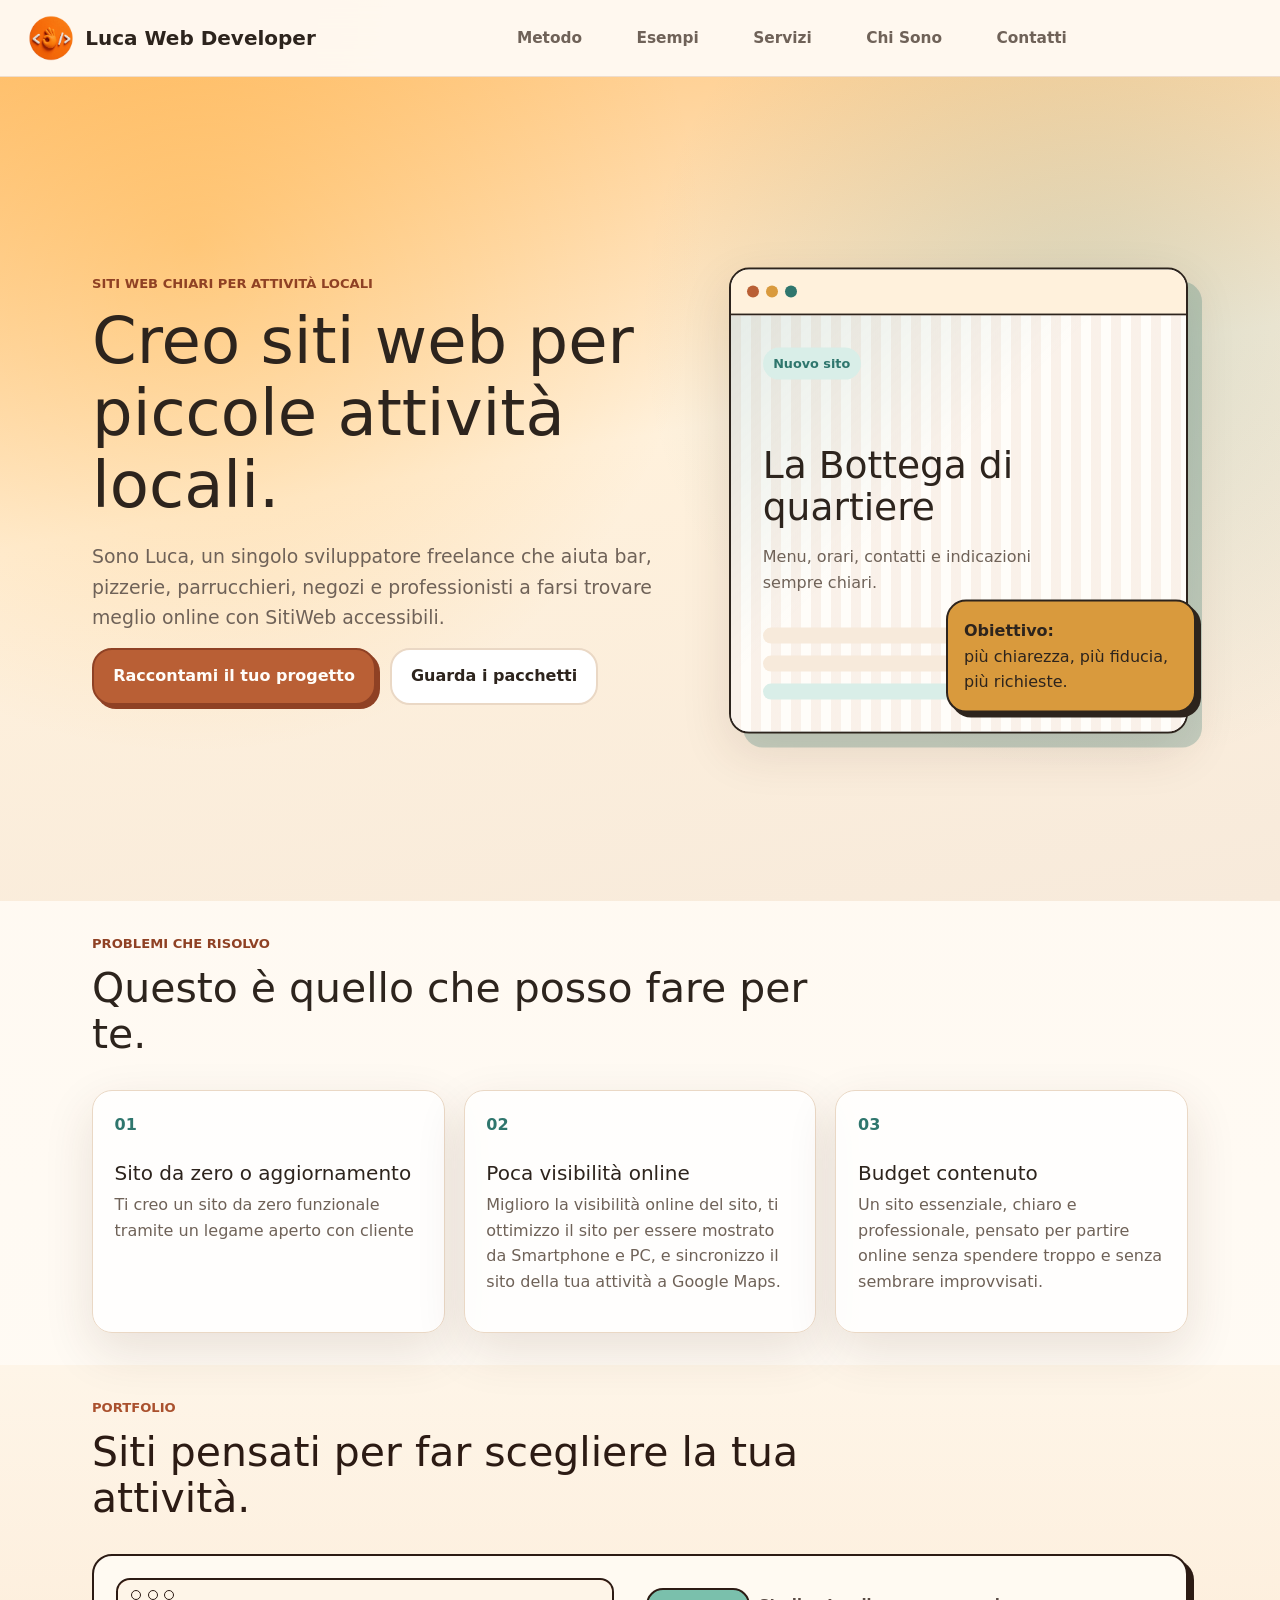
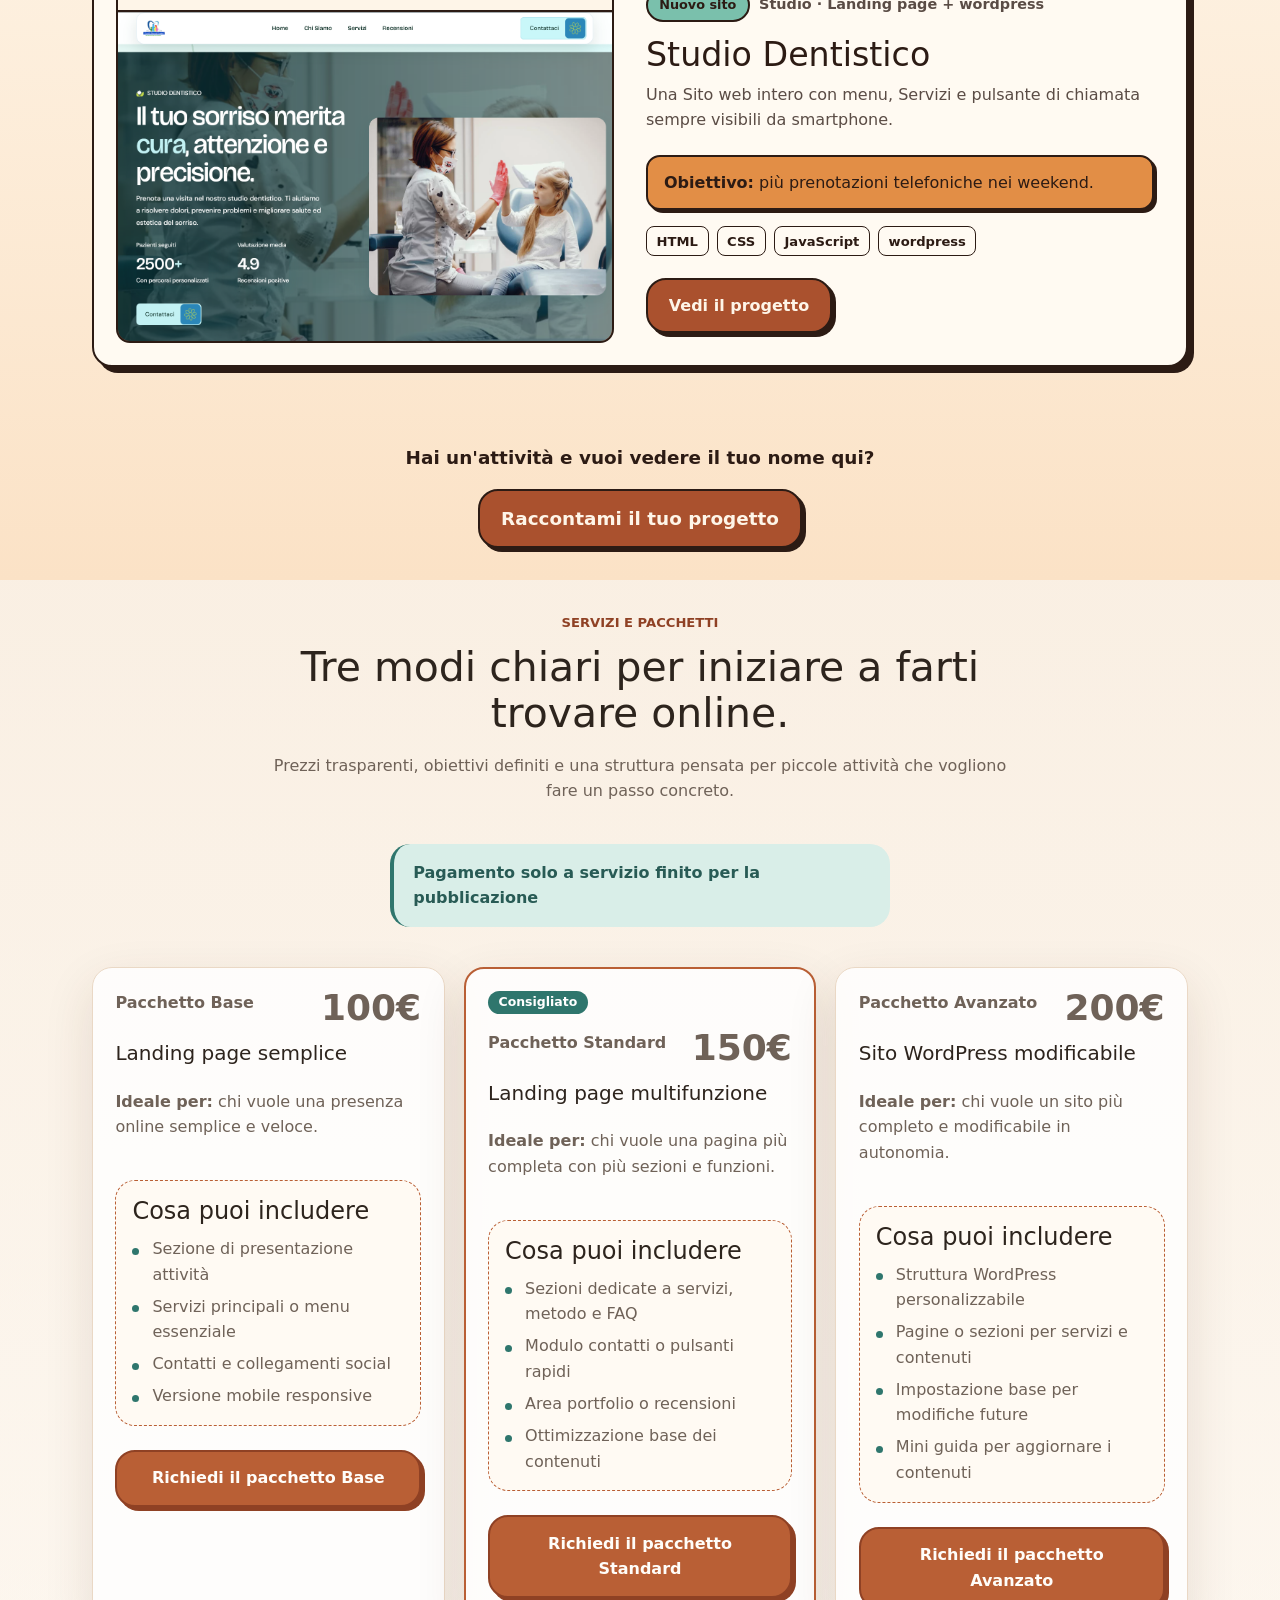
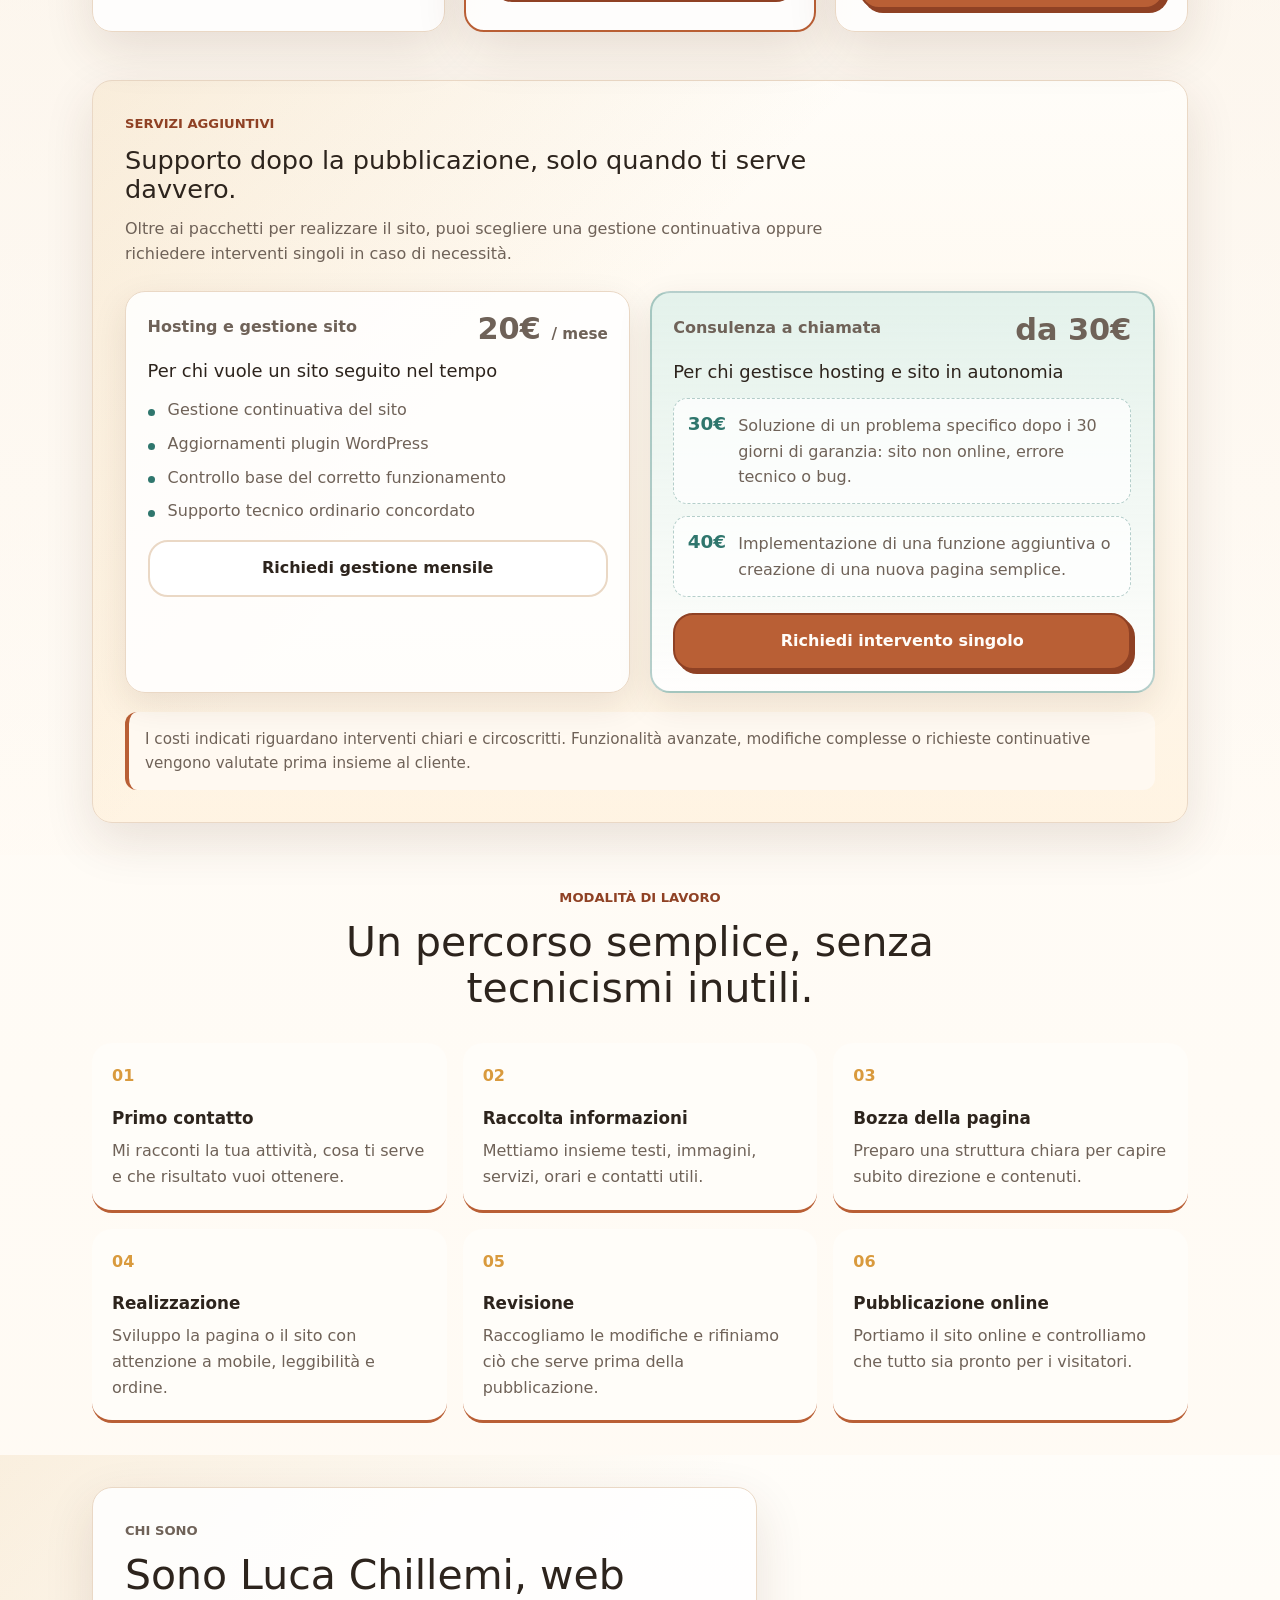
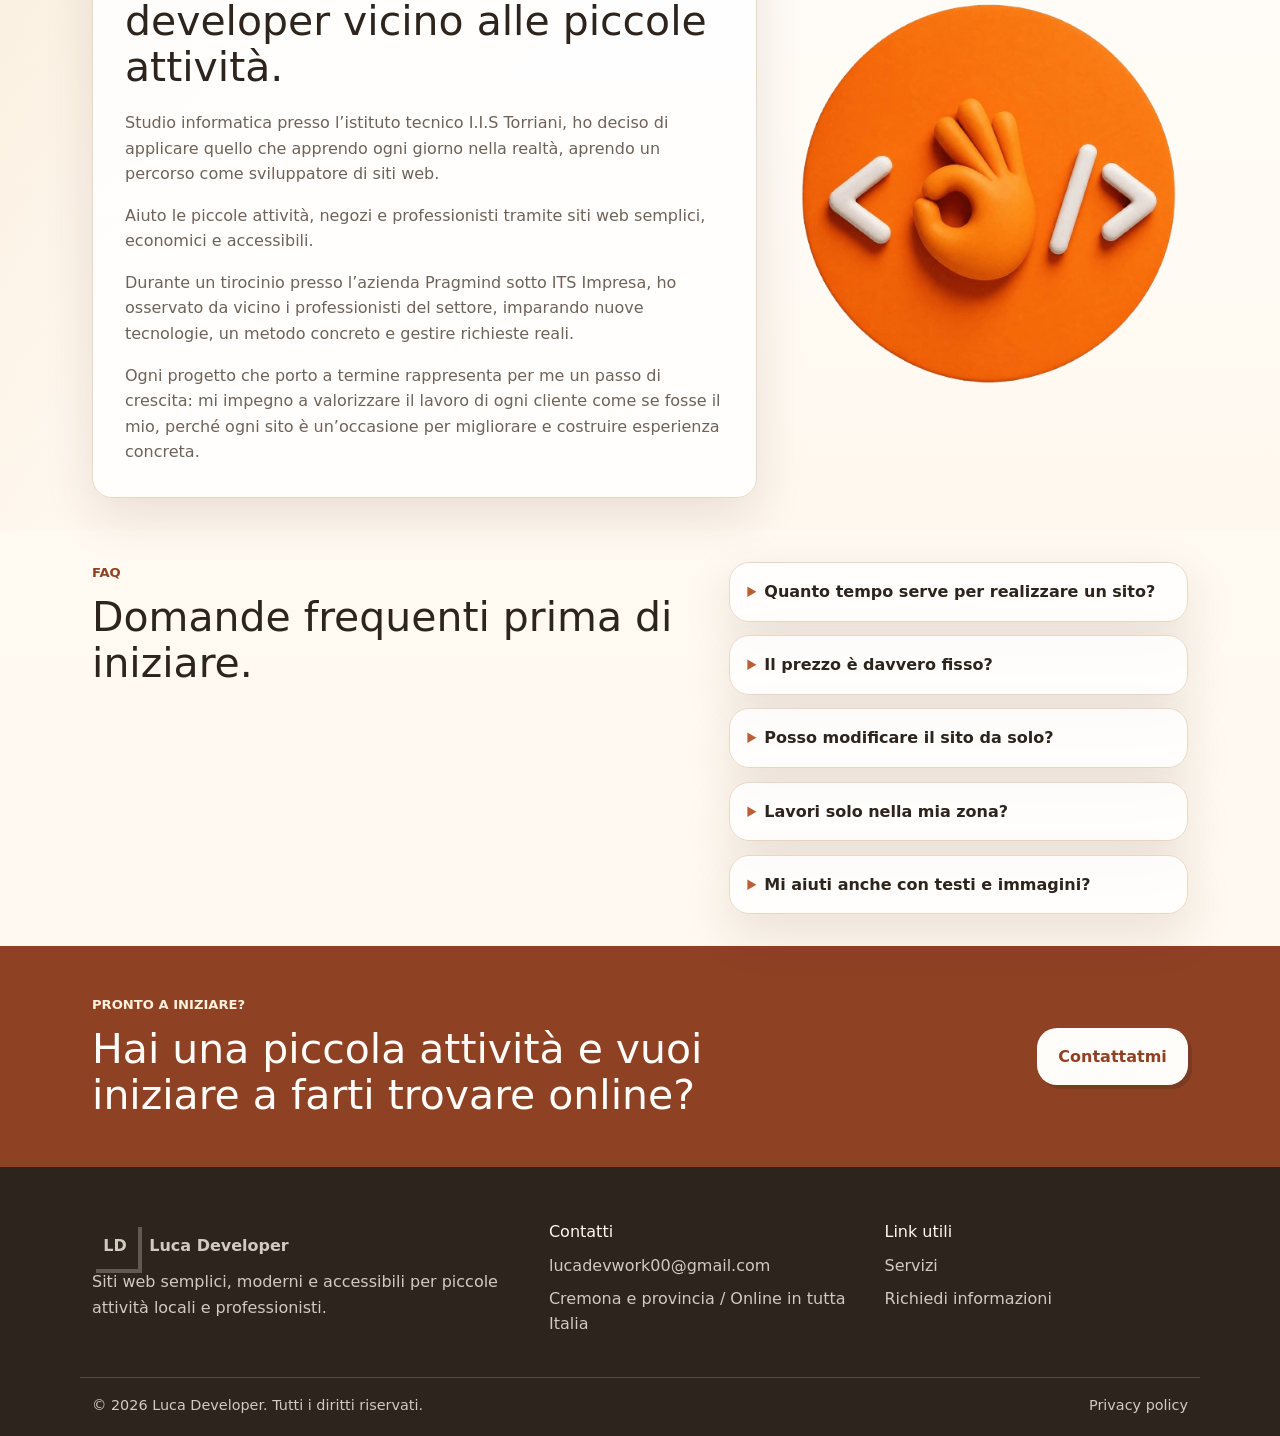
==== commit 092a895f: "Update index.html indice" ====
--- a/index.html
+++ b/index.html
@@ -31,9 +31,9 @@
 
       <div class="collapse navbar-collapse" id="mainNavbar">
         <ul class="navbar-nav mx-auto nav-links">
-          <li class="nav-item"><a class="nav-link" href="#servizi">Servizi</a></li>
           <li class="nav-item"><a class="nav-link" href="#metodo">Metodo</a></li>
           <li class="nav-item"><a class="nav-link" href="#portfolio">Esempi</a></li>
+           <li class="nav-item"><a class="nav-link" href="#servizi">Servizi</a></li>
           <li class="nav-item"><a class="nav-link" href="#chi-sono">Chi Sono</a></li>     
           <li class="nav-item"><a class="nav-link" href="#footer">Contatti</a></li>
         </ul>
--- a/assets/css/main.css
+++ b/assets/css/main.css
@@ -14,11 +14,7 @@
    12. FOOTER
    13. STILI LEGACY (non usati in index.html: contatti, testimonianze, ecc.)
    14. PAGINA PRIVACY POLICY
-   15. ACCESSIBILITÀ (prefers-reduced-motion)
-
-   Le modifiche principali rispetto alla versione precedente sono marcate "FIX".
-   ========================================================================== */
-
+   15. ACCESSIBILITÀ 
 
 /*------------------ 01. VARIABILI ------------------*/
 
@@ -56,19 +52,19 @@
   box-sizing: border-box;
 }
 
-/* FIX: il blocco dello scroll orizzontale va SOLO su html.
-   Se html e body hanno entrambi overflow-x: hidden, body diventa un
-   contenitore di scroll e l'header sticky smette di funzionare. */
+html, body {
+  max-width: 100%;
+  overflow-x: hidden; 
+
 html {
   scroll-behavior: smooth;
   -webkit-text-size-adjust: 100%;
-  max-width: 100%;
-  overflow-x: hidden;
 }
 
 body {
   margin: 0;
-  max-width: 100%;
+  position: relative; 
+  width: 100%;        
   background:
     radial-gradient(circle at top left, rgba(217, 154, 61, 0.14), transparent 34rem),
     linear-gradient(180deg, #fff8ef 0%, #fffdf9 48%, #fff8ef 100%);
@@ -77,6 +73,7 @@
   line-height: 1.6;
 }
 
+
 img,
 svg,
 video,
@@ -100,7 +97,7 @@
 h2,
 h3 {
   line-height: 1.12;
-  overflow-wrap: break-word; /* FIX: evita che parole lunghe allarghino la pagina */
+  overflow-wrap: break-word;
 }
 
 h1 {
@@ -235,7 +232,7 @@
 .contact-grid,
 .faq-grid {
   display: grid;
-  grid-template-columns: minmax(0, 1fr) minmax(0, 0.78fr); /* FIX: minmax(0, ...) al posto di minmax(320px, ...) */
+  grid-template-columns: minmax(0, 1fr) minmax(0, 0.78fr); 
   gap: 3rem;
   align-items: center;
 }
@@ -274,7 +271,7 @@
   .about-grid,
   .contact-grid,
   .faq-grid {
-    grid-template-columns: minmax(0, 1fr); /* FIX: era 1fr */
+    grid-template-columns: minmax(0, 1fr); 
     gap: 2rem;
   }
 }
@@ -386,10 +383,10 @@
   width: 46px;
   height: 46px;
   place-items: center;
-  object-fit: contain; /* FIX: il logo (img) non si deforma */
-}
-
-/* FIX: il gap fisso di 5.4rem faceva andare a capo il menu tra 992px e ~1200px */
+  object-fit: contain; 
+}
+
+
 .nav-links {
   gap: clamp(0.5rem, 3vw, 5.4rem);
 }
@@ -436,7 +433,7 @@
   }
 }
 
-/* Mobile: header fisso a 56px, menu a tendina sopra il contenuto */
+
 @media (max-width: 767.98px) {
   .site-header {
     height: var(--header-h);
@@ -496,10 +493,6 @@
 
 /*------------------ 04. SECTION HERO ------------------*/
 
-/* FIX (causa principale dello scroll orizzontale su iPhone SE):
-   .hero è un grid con un solo figlio (.container). Senza una colonna
-   esplicita la colonna è "auto" e si allarga al contenuto, trascinandosi
-   dietro tutta la pagina. Con minmax(0, 1fr) resta larga come lo schermo. */
 .hero {
   min-height: calc(100vh - 76px);
   min-height: calc(100svh - 76px);
@@ -644,8 +637,7 @@
     min-height: auto;
     padding: 3rem 0;
   }
-
-  /* FIX: l'ombra a blocco e la nota spostata a destra uscivano dallo schermo */
+   
   .browser-card {
     box-shadow: 8px 8px 0 rgba(47, 118, 109, 0.22), var(--shadow);
   }
@@ -658,7 +650,7 @@
 /* Mobile */
 @media (max-width: 767.98px) {
   .hero {
-    padding: 1.5rem 0 2rem; /* FIX: i 6rem di padding verticale erano enormi su telefono */
+    padding: 1.5rem 0 2rem; 
   }
 
   .hero-grid {
@@ -691,7 +683,7 @@
   }
 
   .browser-card {
-    box-shadow: 4px 4px 0 rgba(47, 118, 109, 0.22), var(--shadow); /* FIX: ombra più corta, non sborda */
+    box-shadow: 4px 4px 0 rgba(47, 118, 109, 0.22), var(--shadow); 
   }
 
   .browser-dots {
@@ -862,7 +854,6 @@
 
 /* ---------- Griglia ---------- */
 
-/* FIX: la griglia non aveva colonne definite (colonna "auto" che si allarga) */
 .pf-grid {
   display: grid;
   grid-template-columns: minmax(0, 1fr);
@@ -887,14 +878,11 @@
   box-shadow: 8px 8px 0 var(--pf-ink);
 }
 
-/* Il primo progetto occupa tutta la riga: anteprima a sinistra, testo a destra */
 .pf-card--featured {
   grid-column: 1 / -1;
   display: grid;
-  grid-template-columns: minmax(0, 1fr) minmax(0, 1.1fr); /* FIX: era 1fr 1.1fr */
-}
-
-/* ---------- Anteprima (finto browser in CSS) ---------- */
+  grid-template-columns: minmax(0, 1fr) minmax(0, 1.1fr); 
+}
 
 .pf-shot {
   --pf-shot-bg: var(--pf-terracotta);
@@ -909,7 +897,6 @@
   background: var(--pf-shot-bg);
 }
 
-/* FIX: nell'HTML l'anteprima è dopo il testo, qui la porto a sinistra come da progetto */
 .pf-card--featured .pf-shot {
   order: -1;
   margin: 1.4rem 0 1.4rem 1.4rem;
@@ -987,8 +974,7 @@
   background: var(--pf-cream);
 }
 
-/* FIX: questa regola generica (height: 100%) veniva sovrascritta male dalla
-   regola ".pf-shot .pf-img" sopra; ora è limitata agli img fuori da .pf-shot */
+
 .pf-img {
   display: block;
   max-width: 100%;
@@ -1138,7 +1124,7 @@
 /* Tablet */
 @media (max-width: 900px) {
   .pf-card--featured {
-    grid-template-columns: minmax(0, 1fr); /* FIX: era 1fr */
+    grid-template-columns: minmax(0, 1fr); 
   }
 
   .pf-card--featured .pf-shot {
@@ -1559,8 +1545,7 @@
   }
 }
 
-/* FIX: questo blocco mobile era presente DUE volte identico (una prima delle
-   regole base, dove veniva sovrascritto, e una qui). Ora ce n'è una sola. */
+
 @media (max-width: 767.98px) {
 
   .extra-services {
@@ -1768,7 +1753,7 @@
 
 .about-wrapper {
   display: grid;
-  grid-template-columns: minmax(0, 1.25fr) minmax(0, 0.75fr); /* FIX: era minmax(280px, ...) */
+  grid-template-columns: minmax(0, 1.25fr) minmax(0, 0.75fr); 
   gap: 2rem;
   align-items: stretch;
   min-width: 0;
@@ -1847,7 +1832,6 @@
   box-shadow: 3px 3px 0 rgba(47, 118, 109, 0.25);
 }
 
-/* FIX: tolto !important, non serve */
 .img-chi_sono {
   width: 100%;
   max-width: 100%;
@@ -1947,8 +1931,6 @@
   margin: 0.8rem 0 0;
 }
 
-/* FIX: tolti height: 100% e overflow-y: auto, senza un'altezza definita
-   sul genitore non facevano nulla e potevano creare scroll annidati. */
 @media (max-width: 767.98px) {
   .faq-grid {
     grid-template-columns: minmax(0, 1fr);
@@ -2110,7 +2092,7 @@
 
   .site-footer li {
     font-size: 0.9rem;
-    overflow-wrap: anywhere; /* FIX: l'email lunga non deve allargare la pagina */
+    overflow-wrap: anywhere; 
   }
 
   .site-footer li + li {
@@ -2134,8 +2116,6 @@
 
 
 /*------------------ 13. STILI LEGACY (non presenti in index.html) ------------------*/
-/* Rimasti per compatibilità con eventuali altre pagine: contatti, testimonianze,
-   progetti vecchio stile, card "about". Puoi eliminarli se non li usi. */
 
 .portfolio-grid,
 .testimonial-grid {
@@ -2361,7 +2341,6 @@
   margin-top: 45px;
 }
 
-/* FIX: unificati i due blocchi mobile (768px e 767.98px) in uno solo */
 @media (max-width: 767.98px) {
   .privacy-hero {
     padding-block: 2rem;
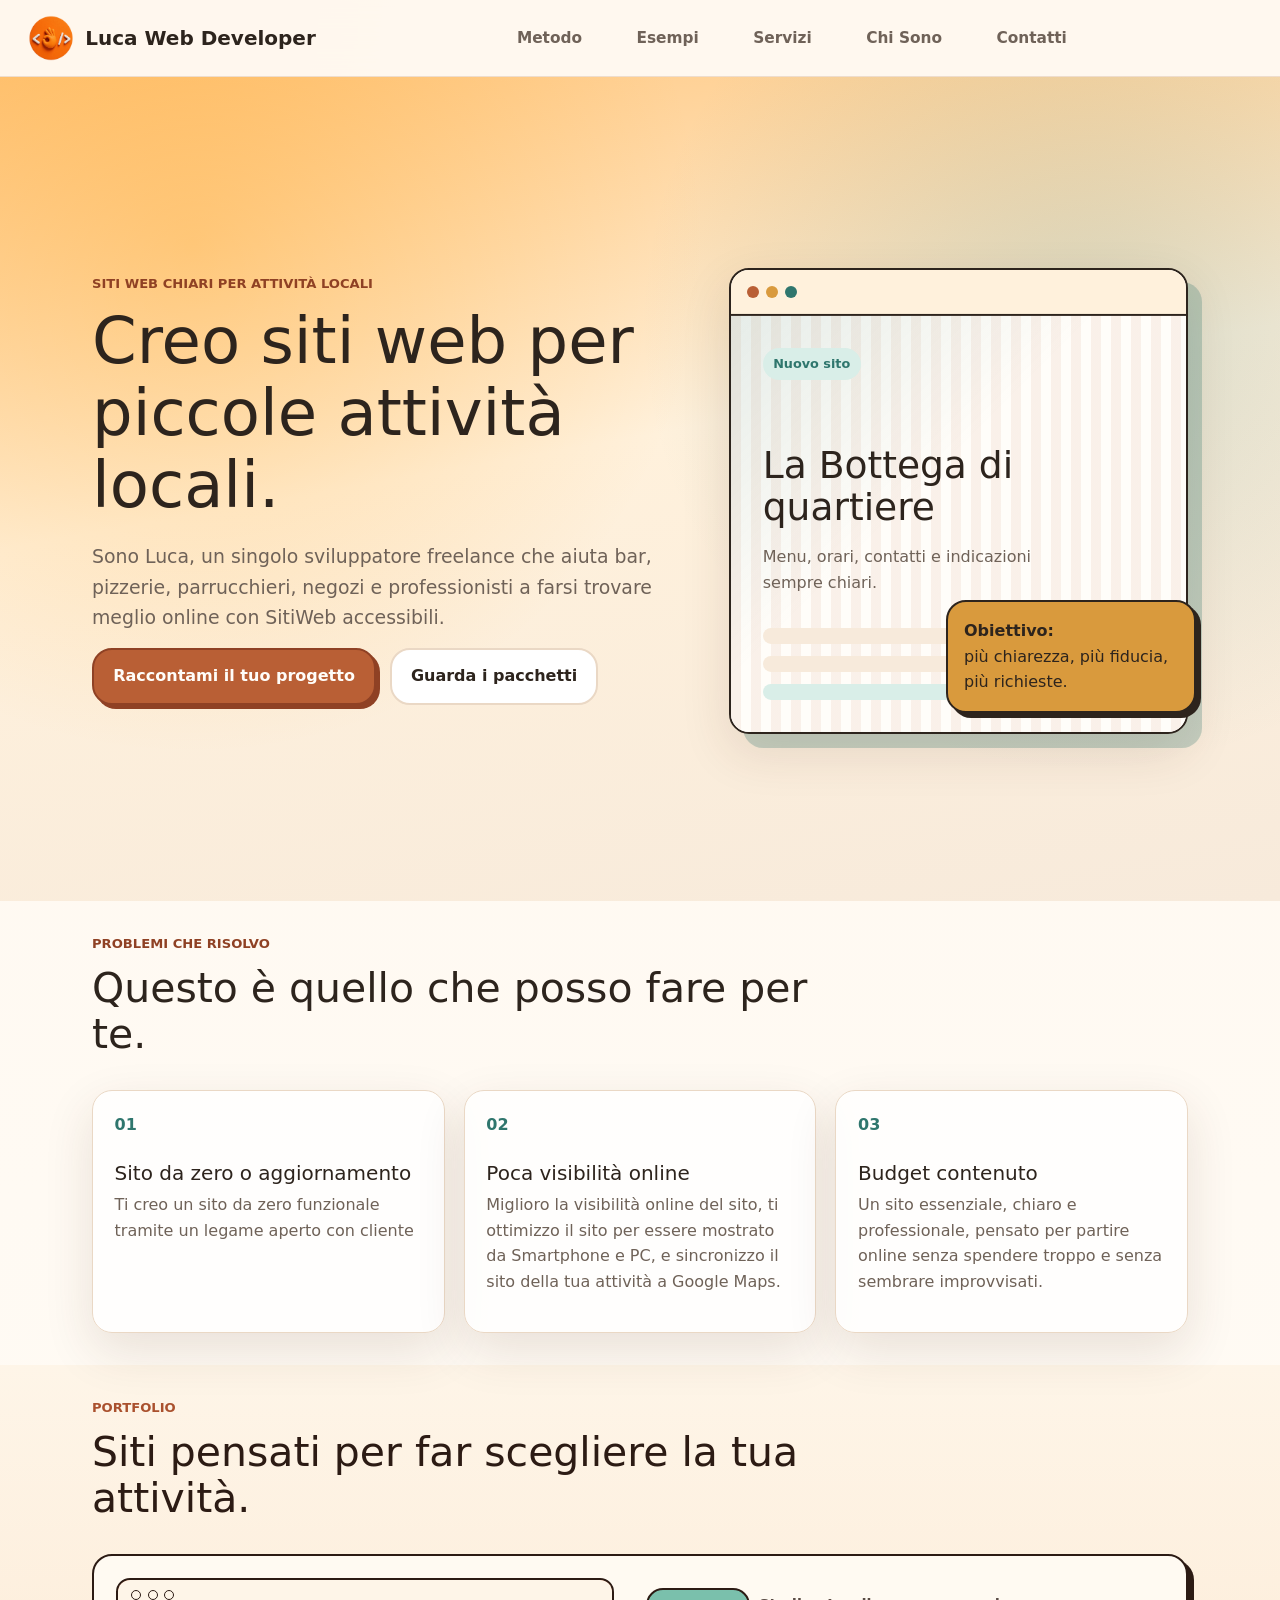
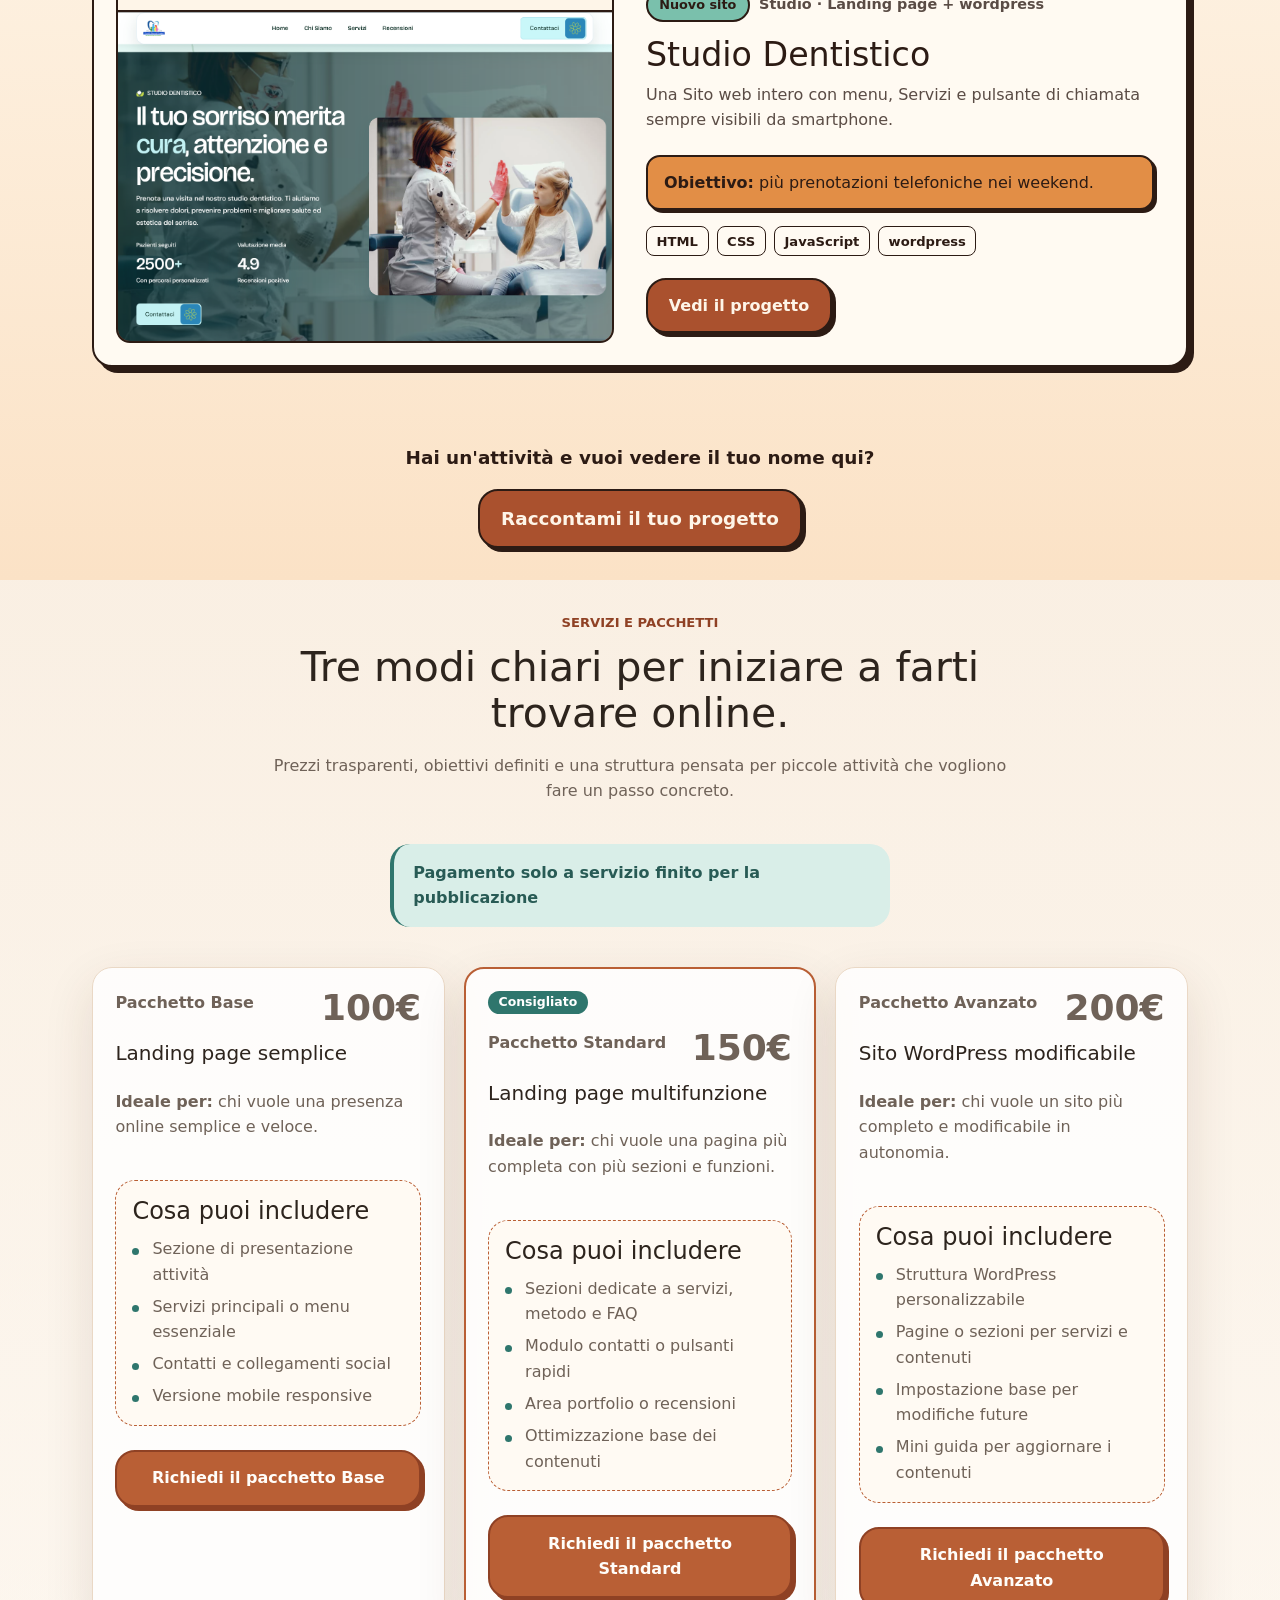
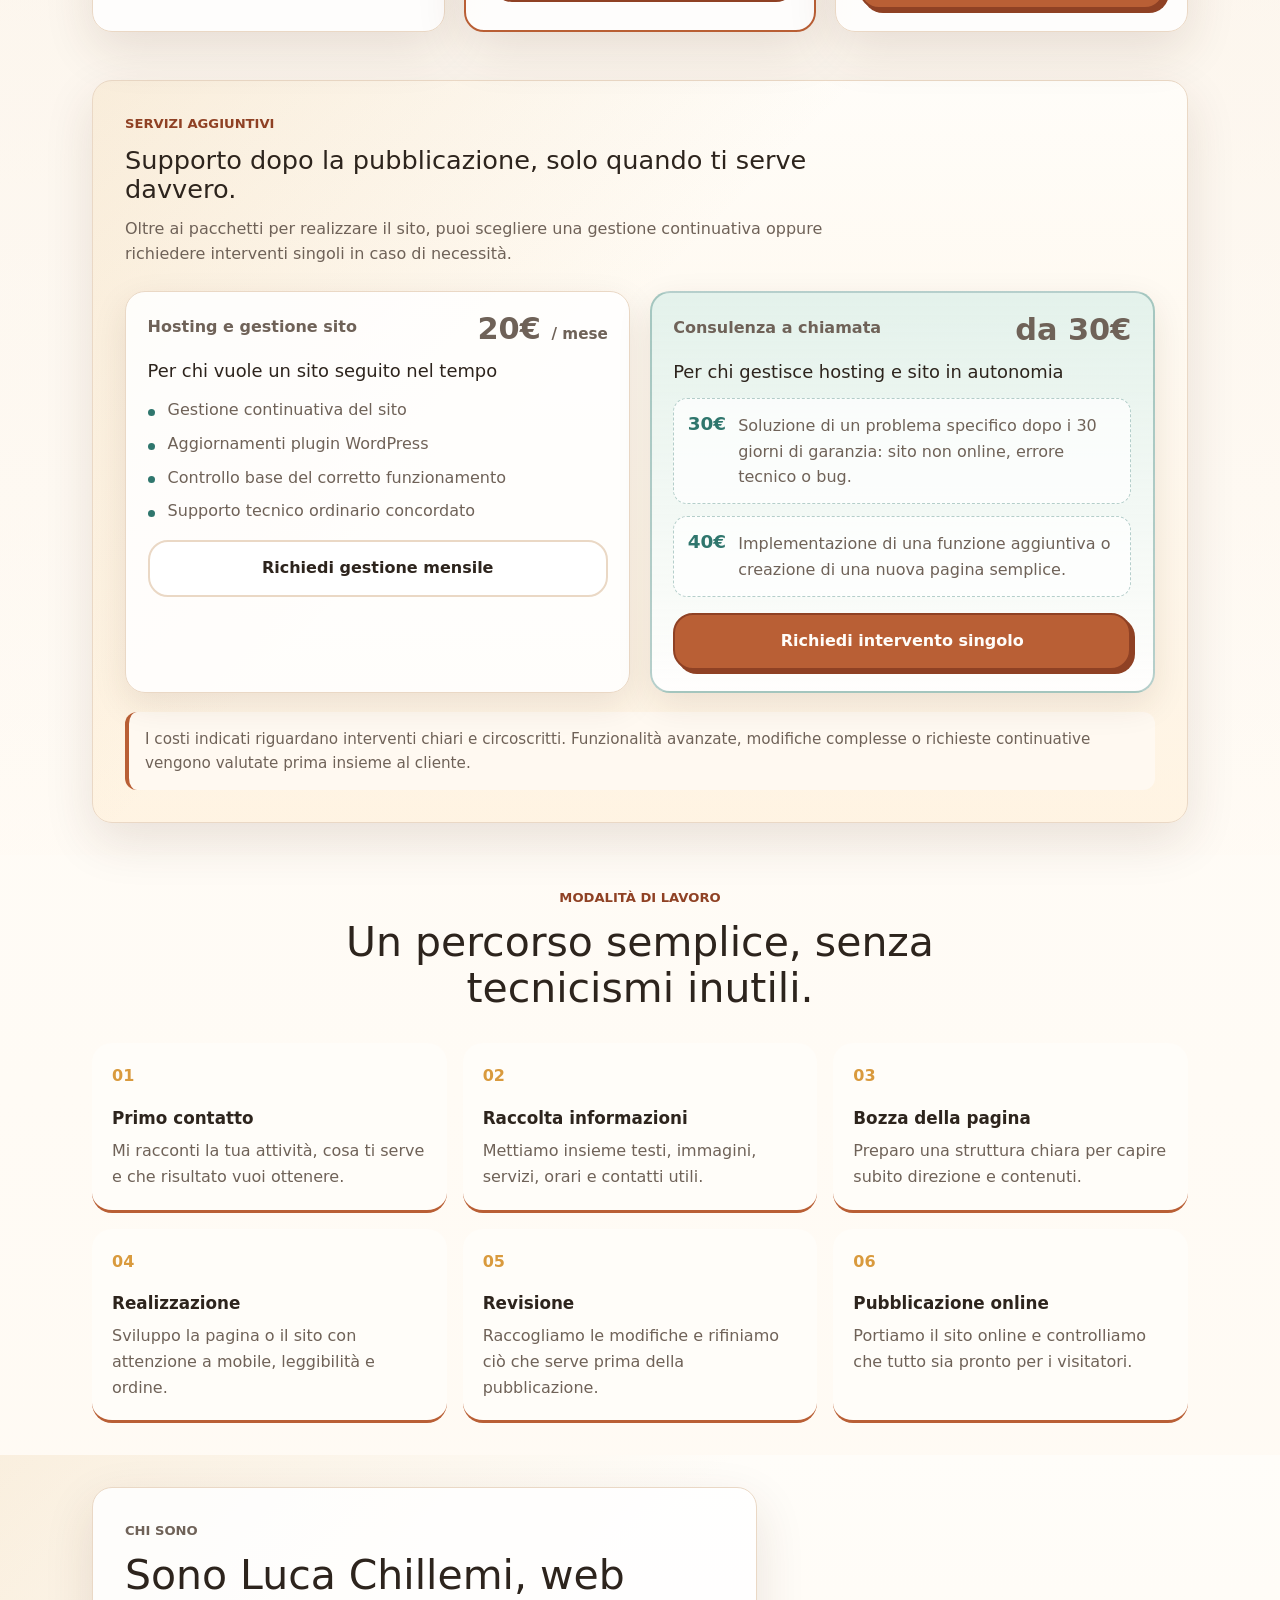
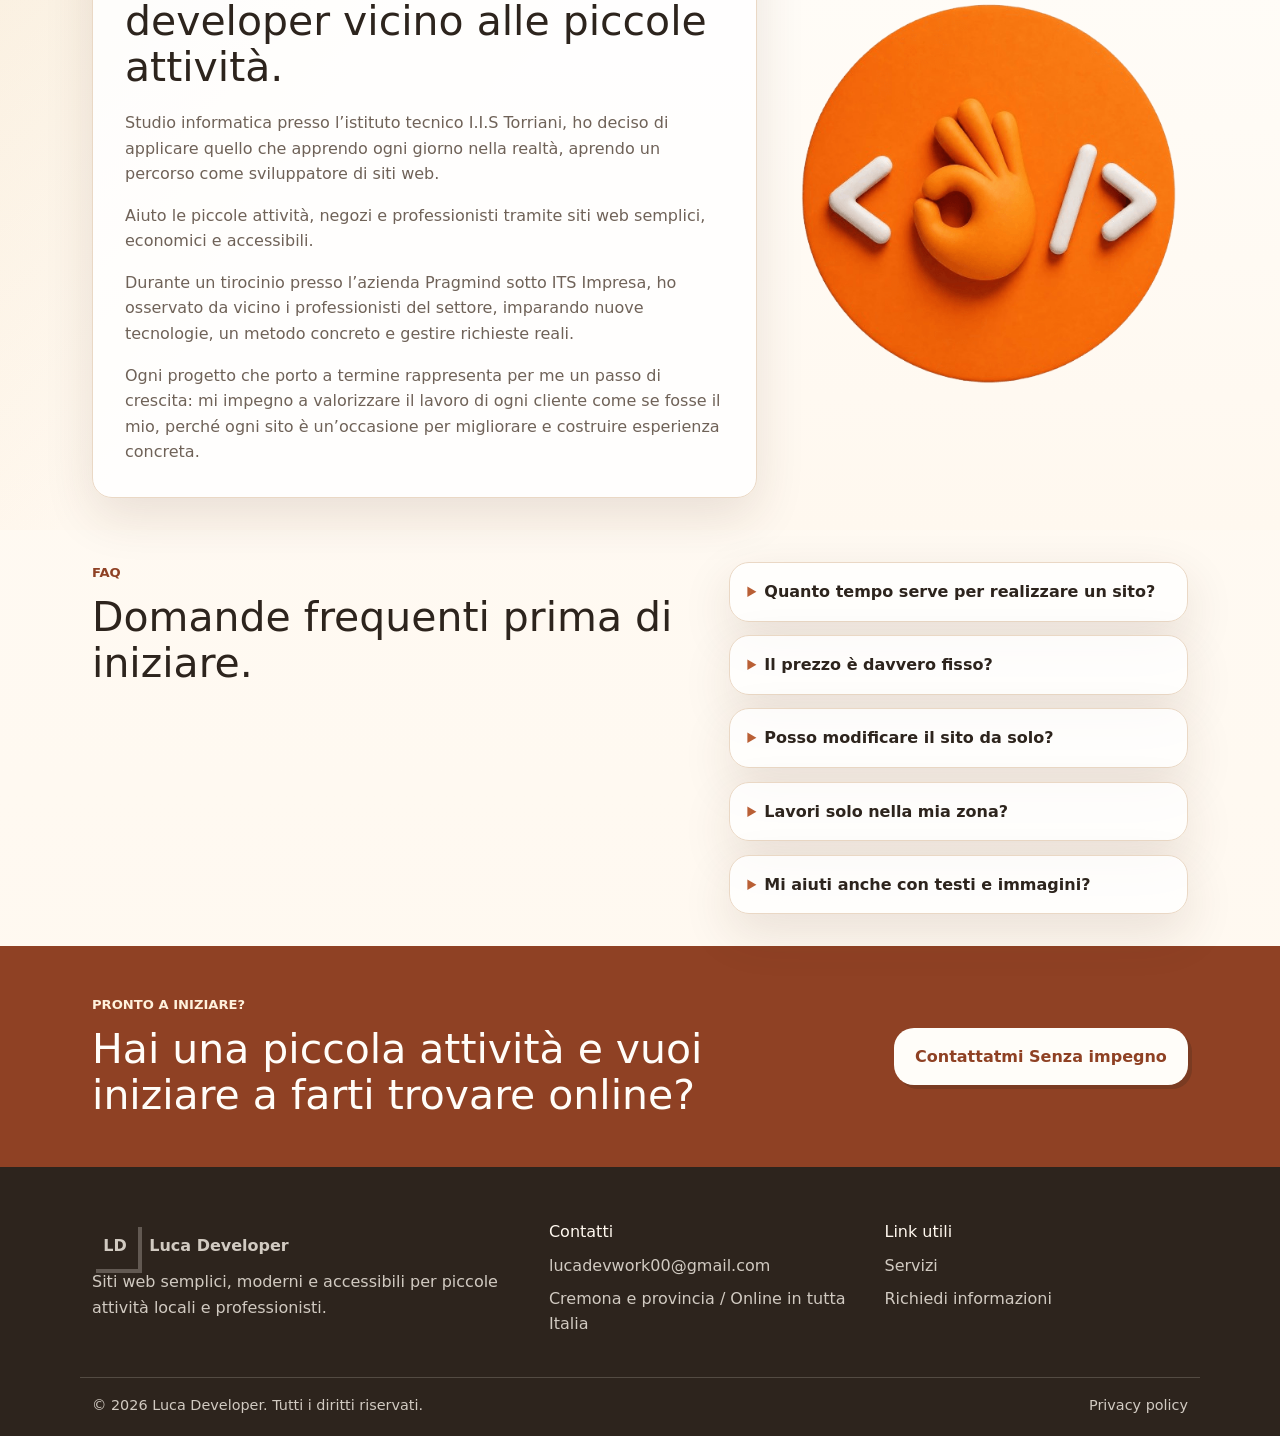
==== commit 0dcd84ce: "Update index.html contatti" ====
--- a/index.html
+++ b/index.html
@@ -374,7 +374,7 @@
           <p class="eyebrow">Pronto a iniziare?</p>
           <h2 id="final-cta-title">Hai una piccola attività e vuoi iniziare a farti trovare online?</h2>
         </div>
-        <a class="button button-light" href="mailto:lucadevwork00@gmail.com">Contattatmi</a>
+        <a class="button button-light" href="mailto:lucadevwork00@gmail.com">Contattatmi Senza impegno</a>
       </div>
     </section>
   </main>
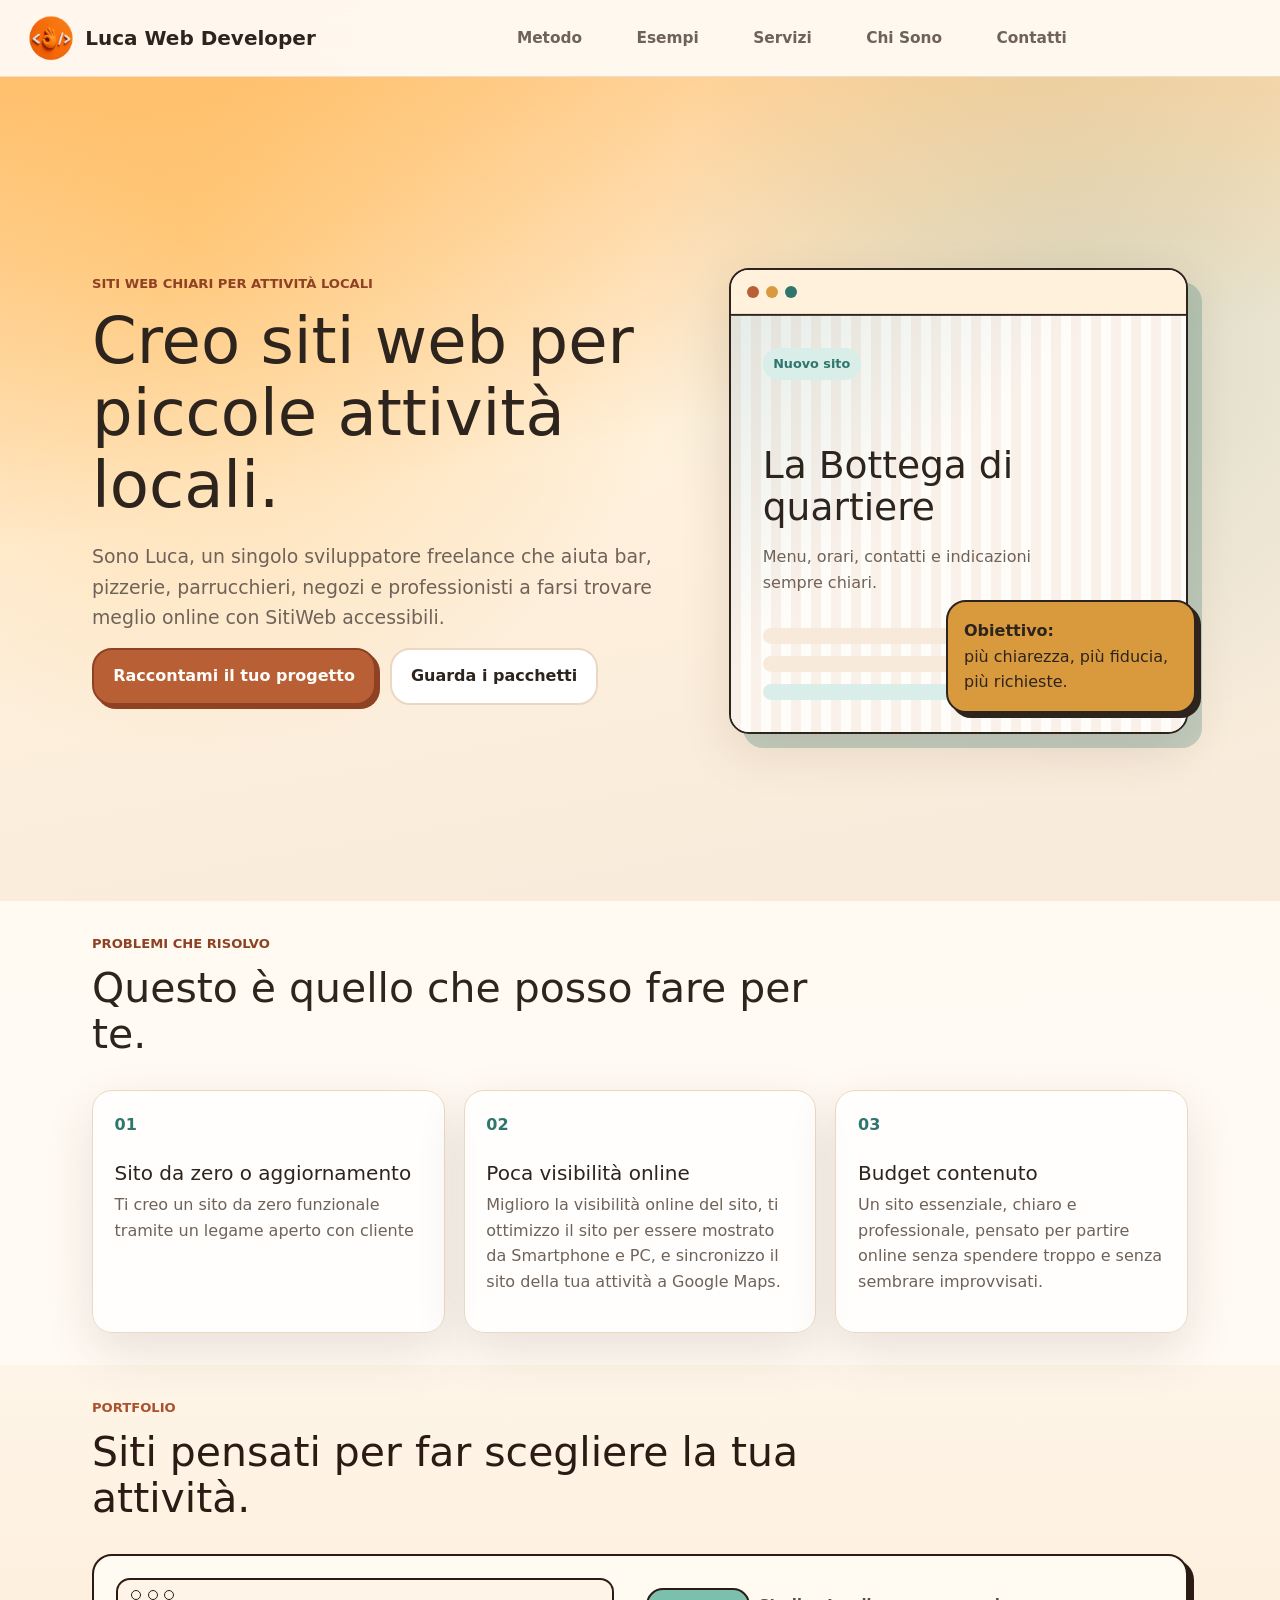
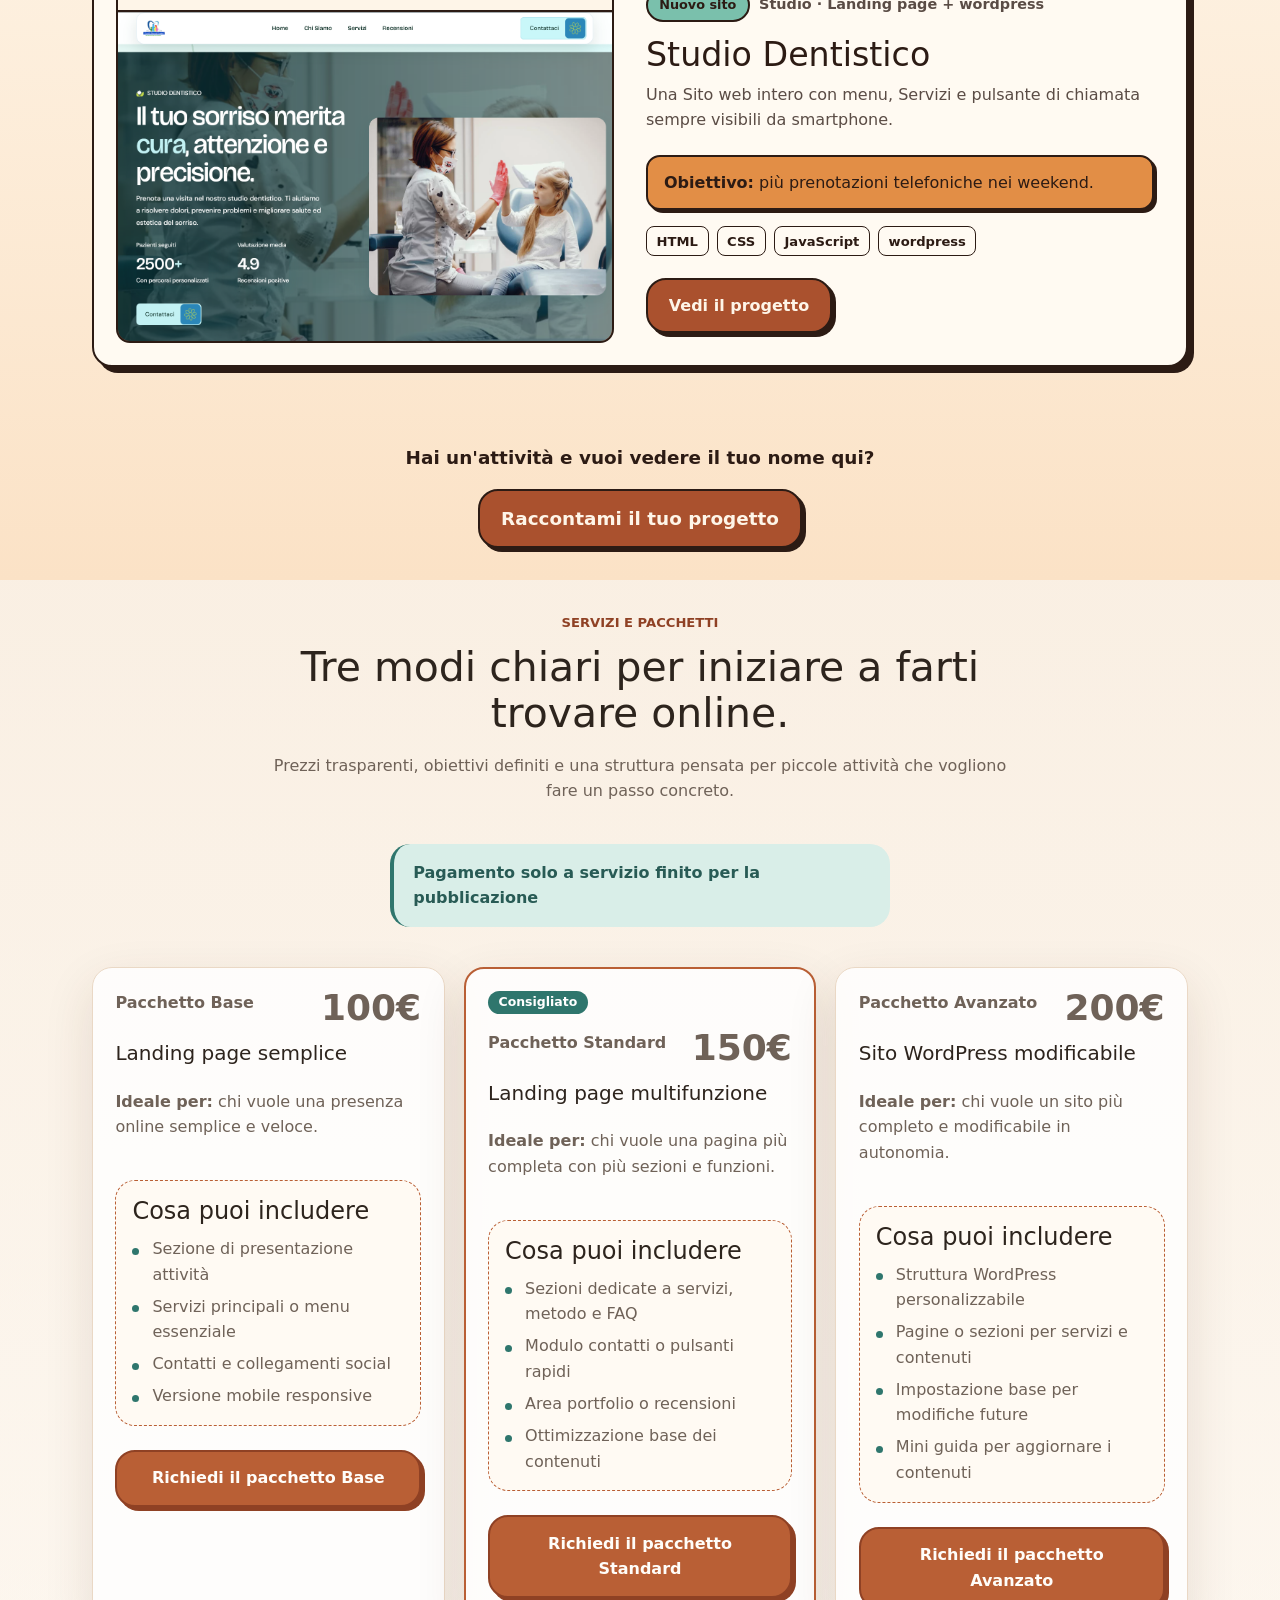
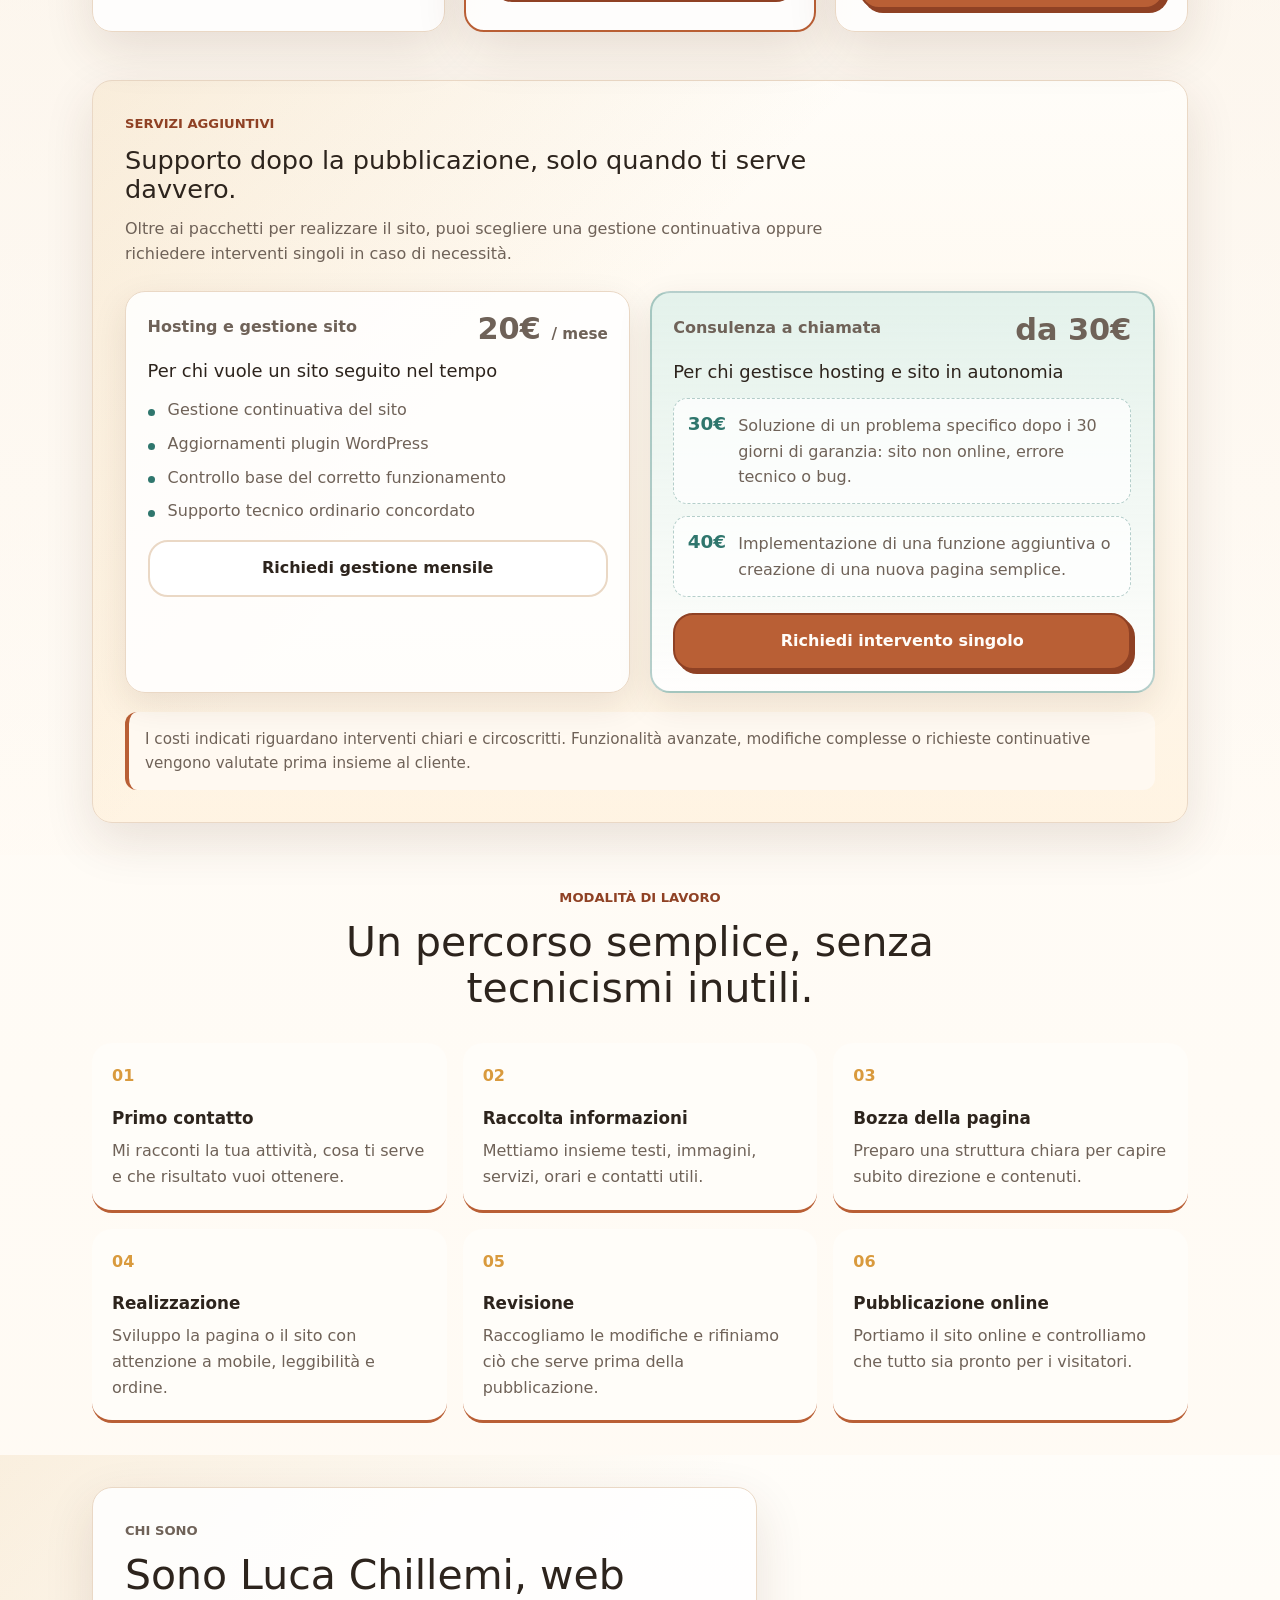
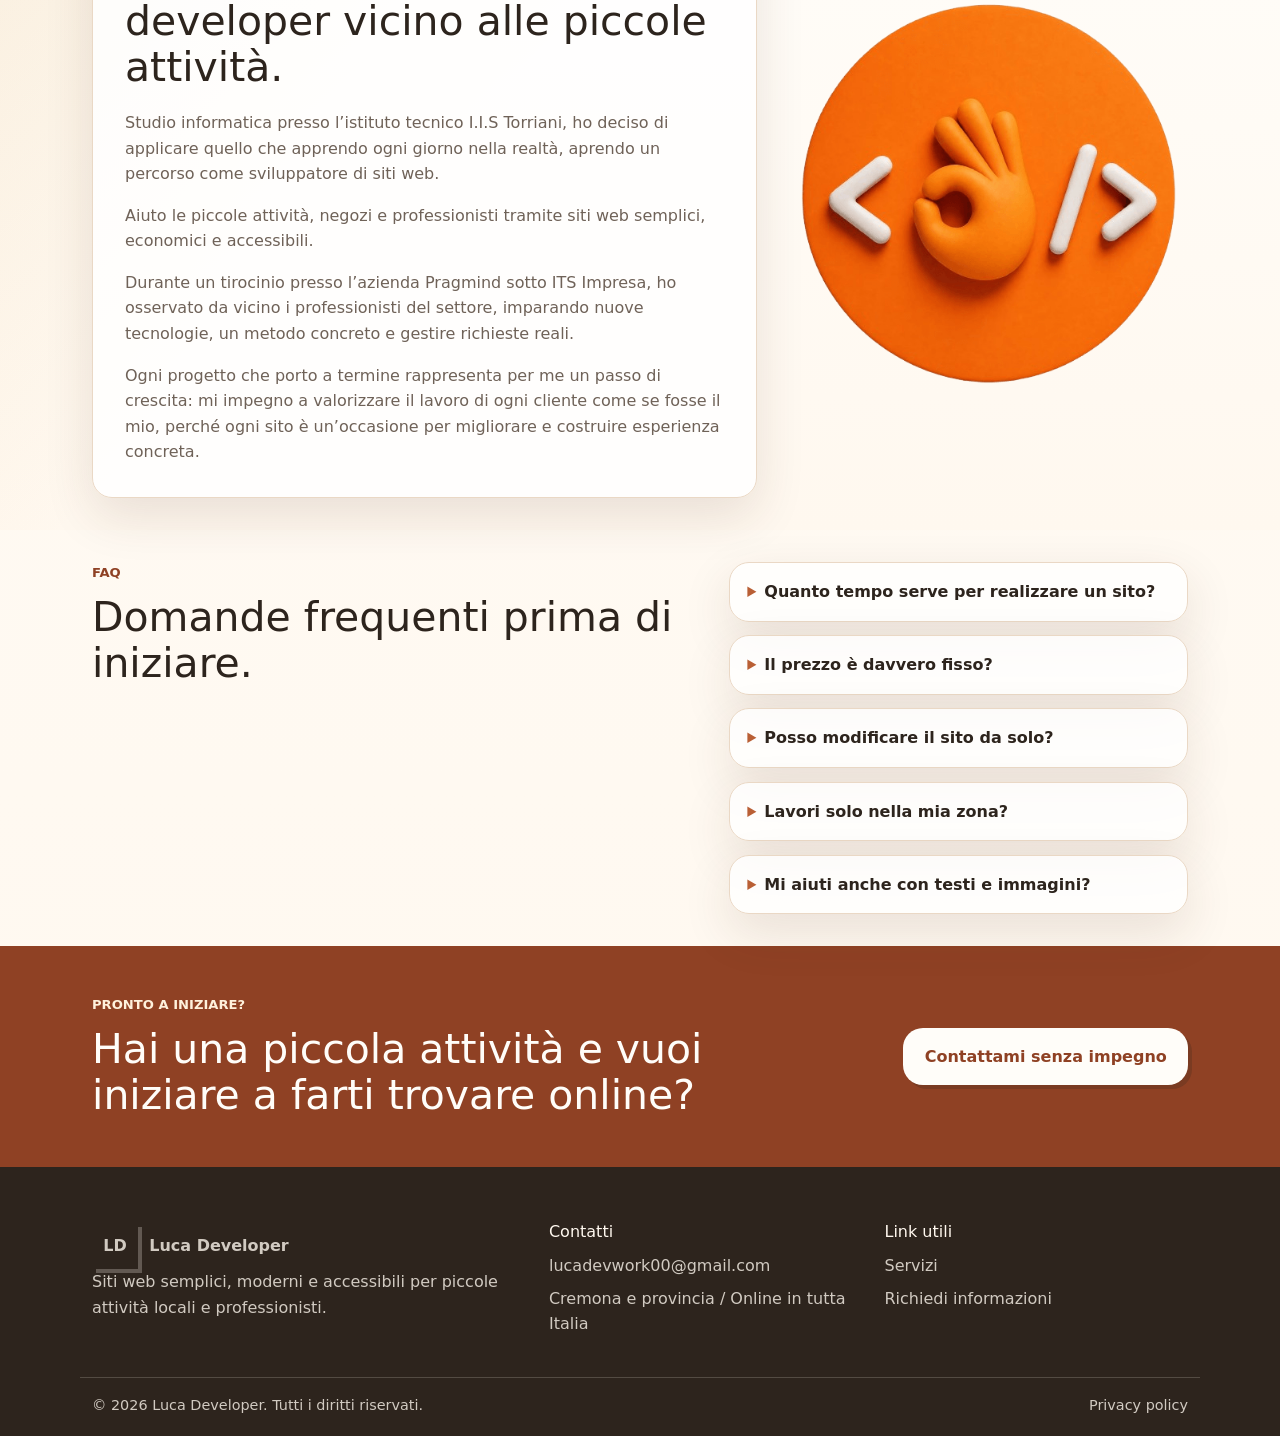
==== commit 847f3610: "Update index.html contatti" ====
--- a/index.html
+++ b/index.html
@@ -374,7 +374,7 @@
           <p class="eyebrow">Pronto a iniziare?</p>
           <h2 id="final-cta-title">Hai una piccola attività e vuoi iniziare a farti trovare online?</h2>
         </div>
-        <a class="button button-light" href="mailto:lucadevwork00@gmail.com">Contattatmi Senza impegno</a>
+        <a class="button button-light" href="mailto:lucadevwork00@gmail.com">Contattami senza impegno</a>
       </div>
     </section>
   </main>
